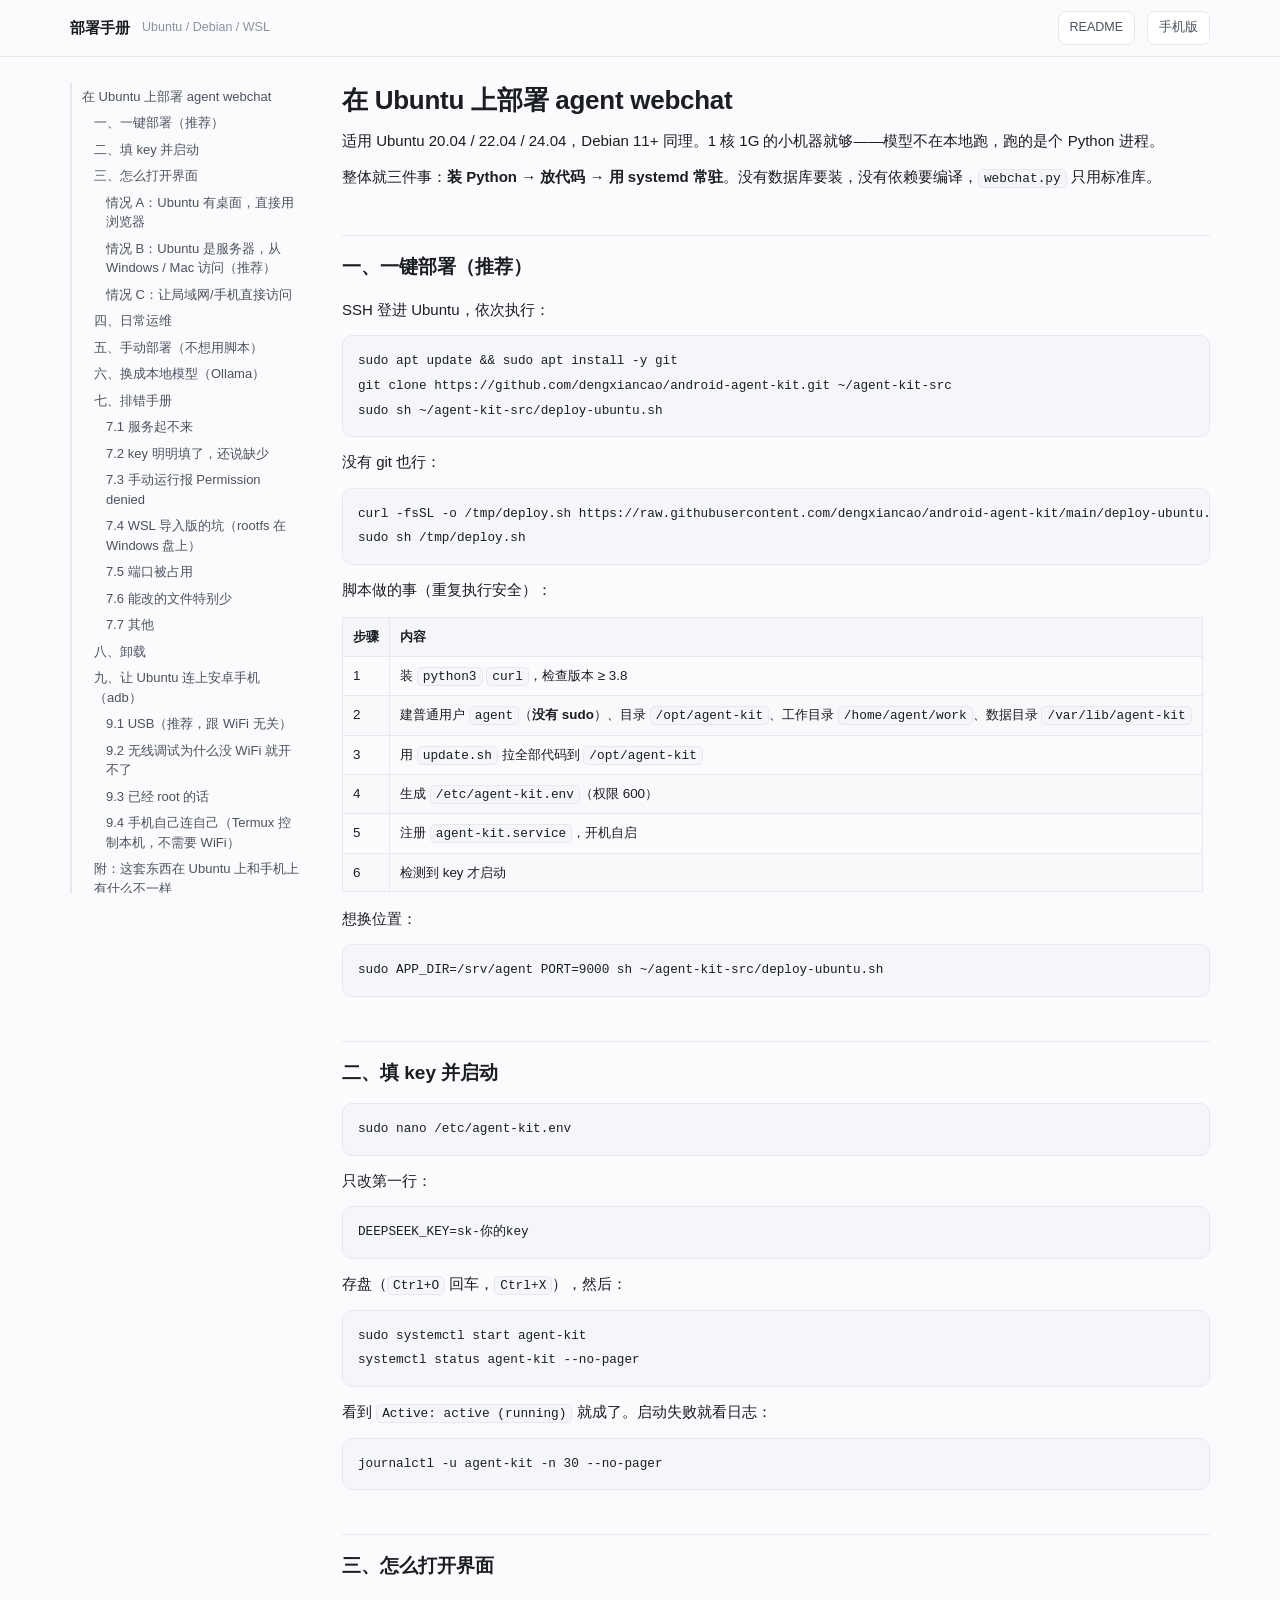
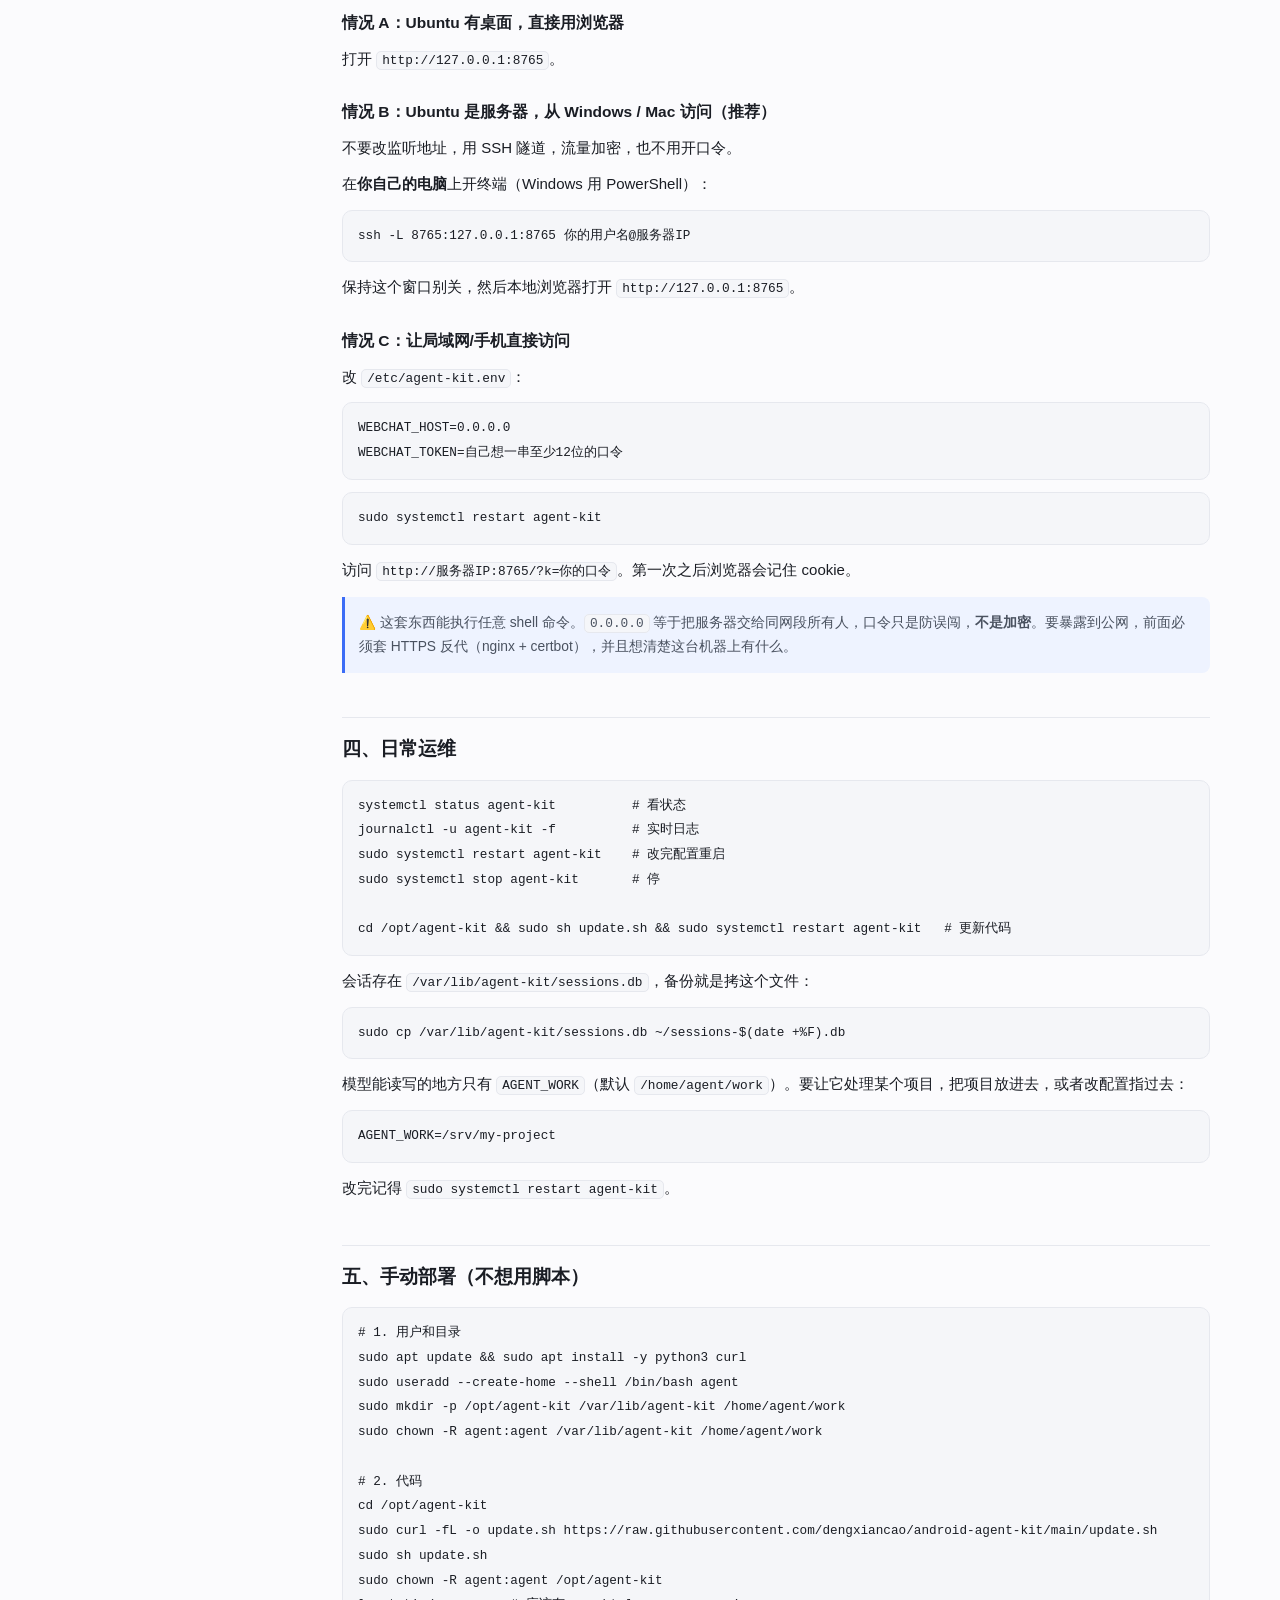
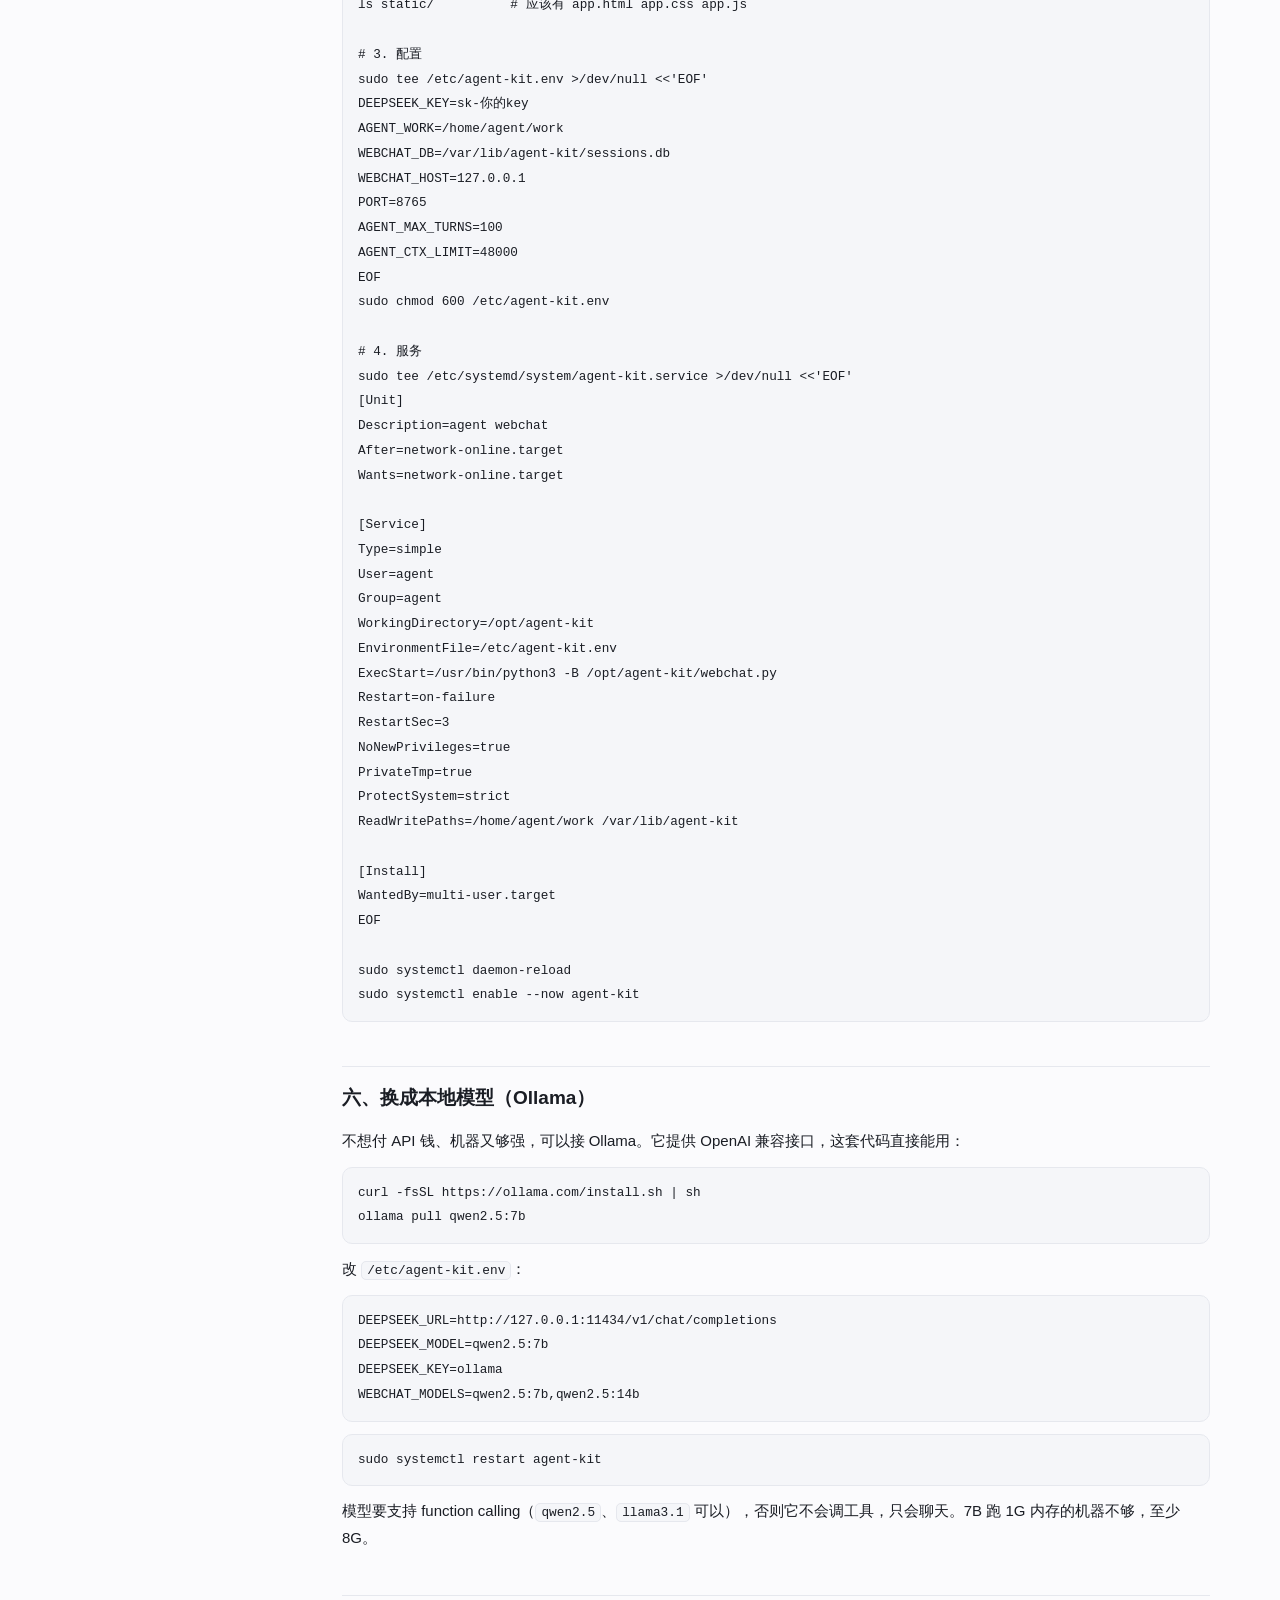
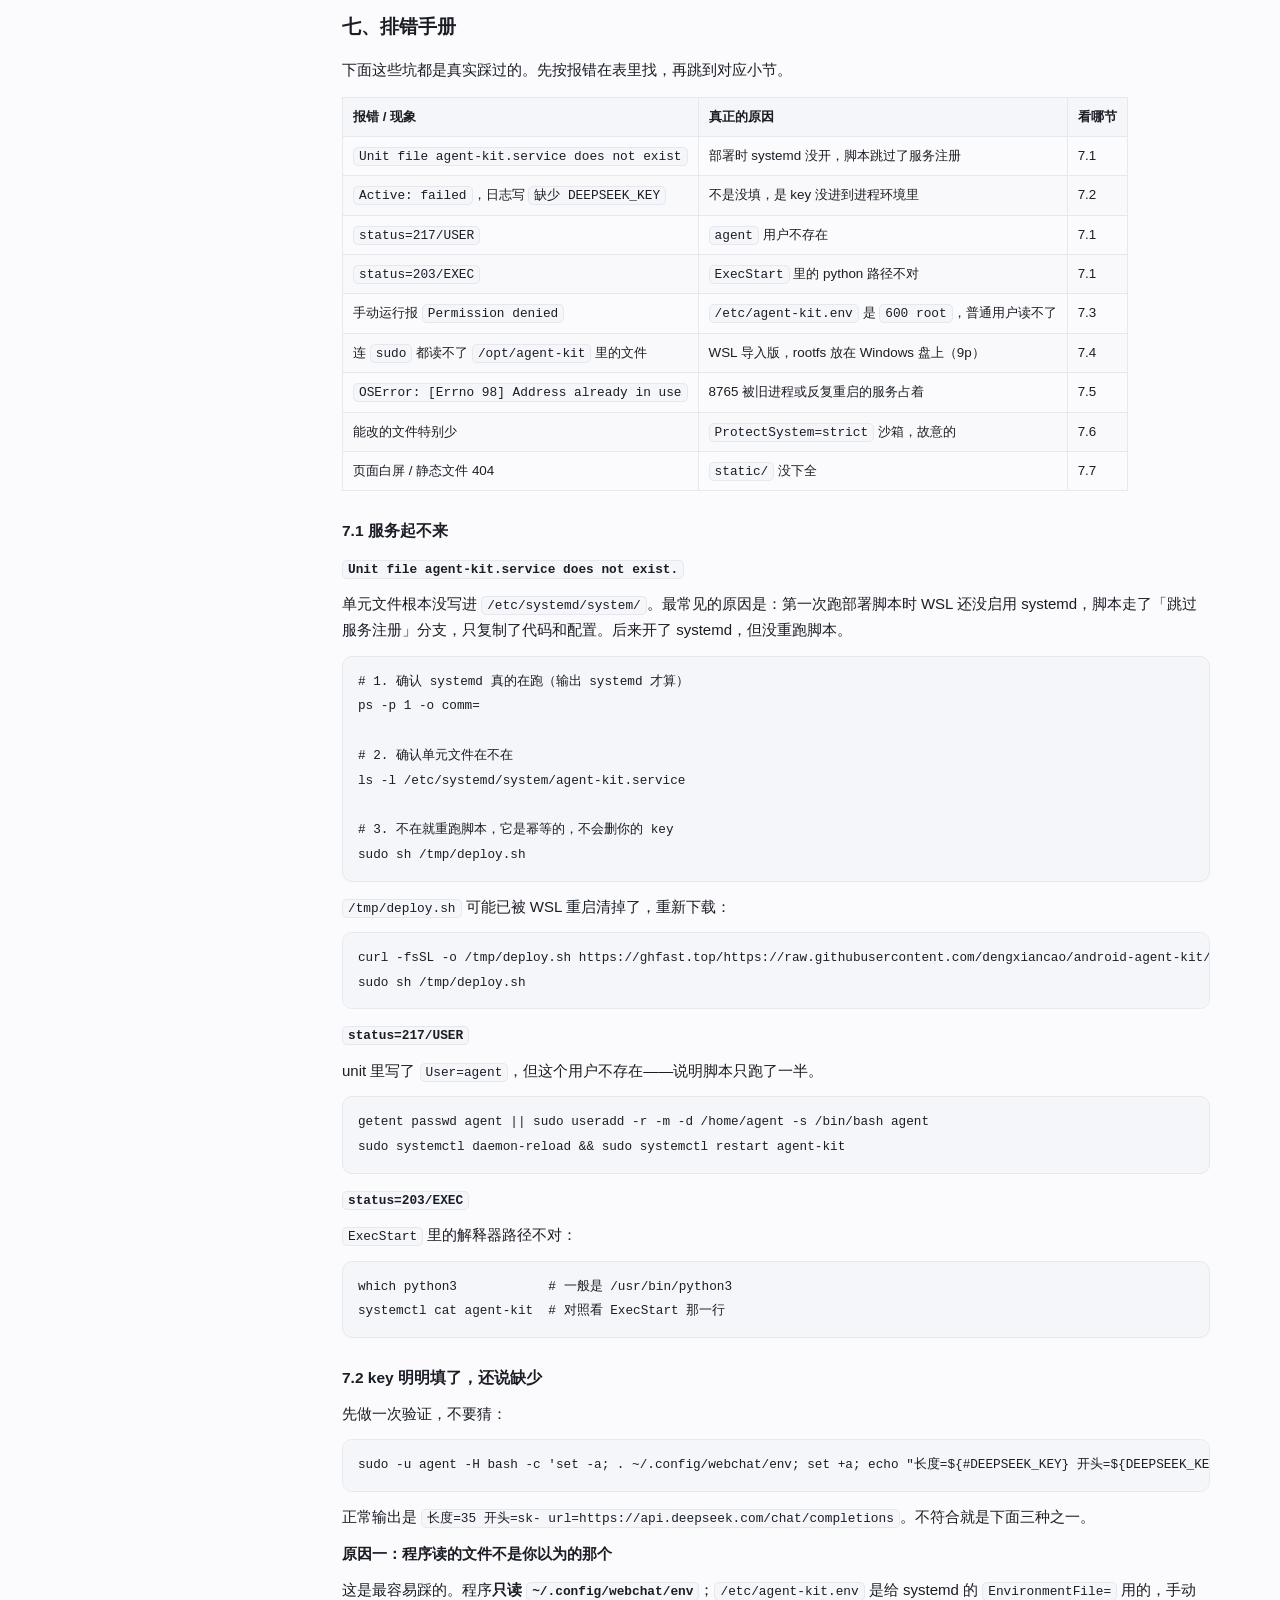
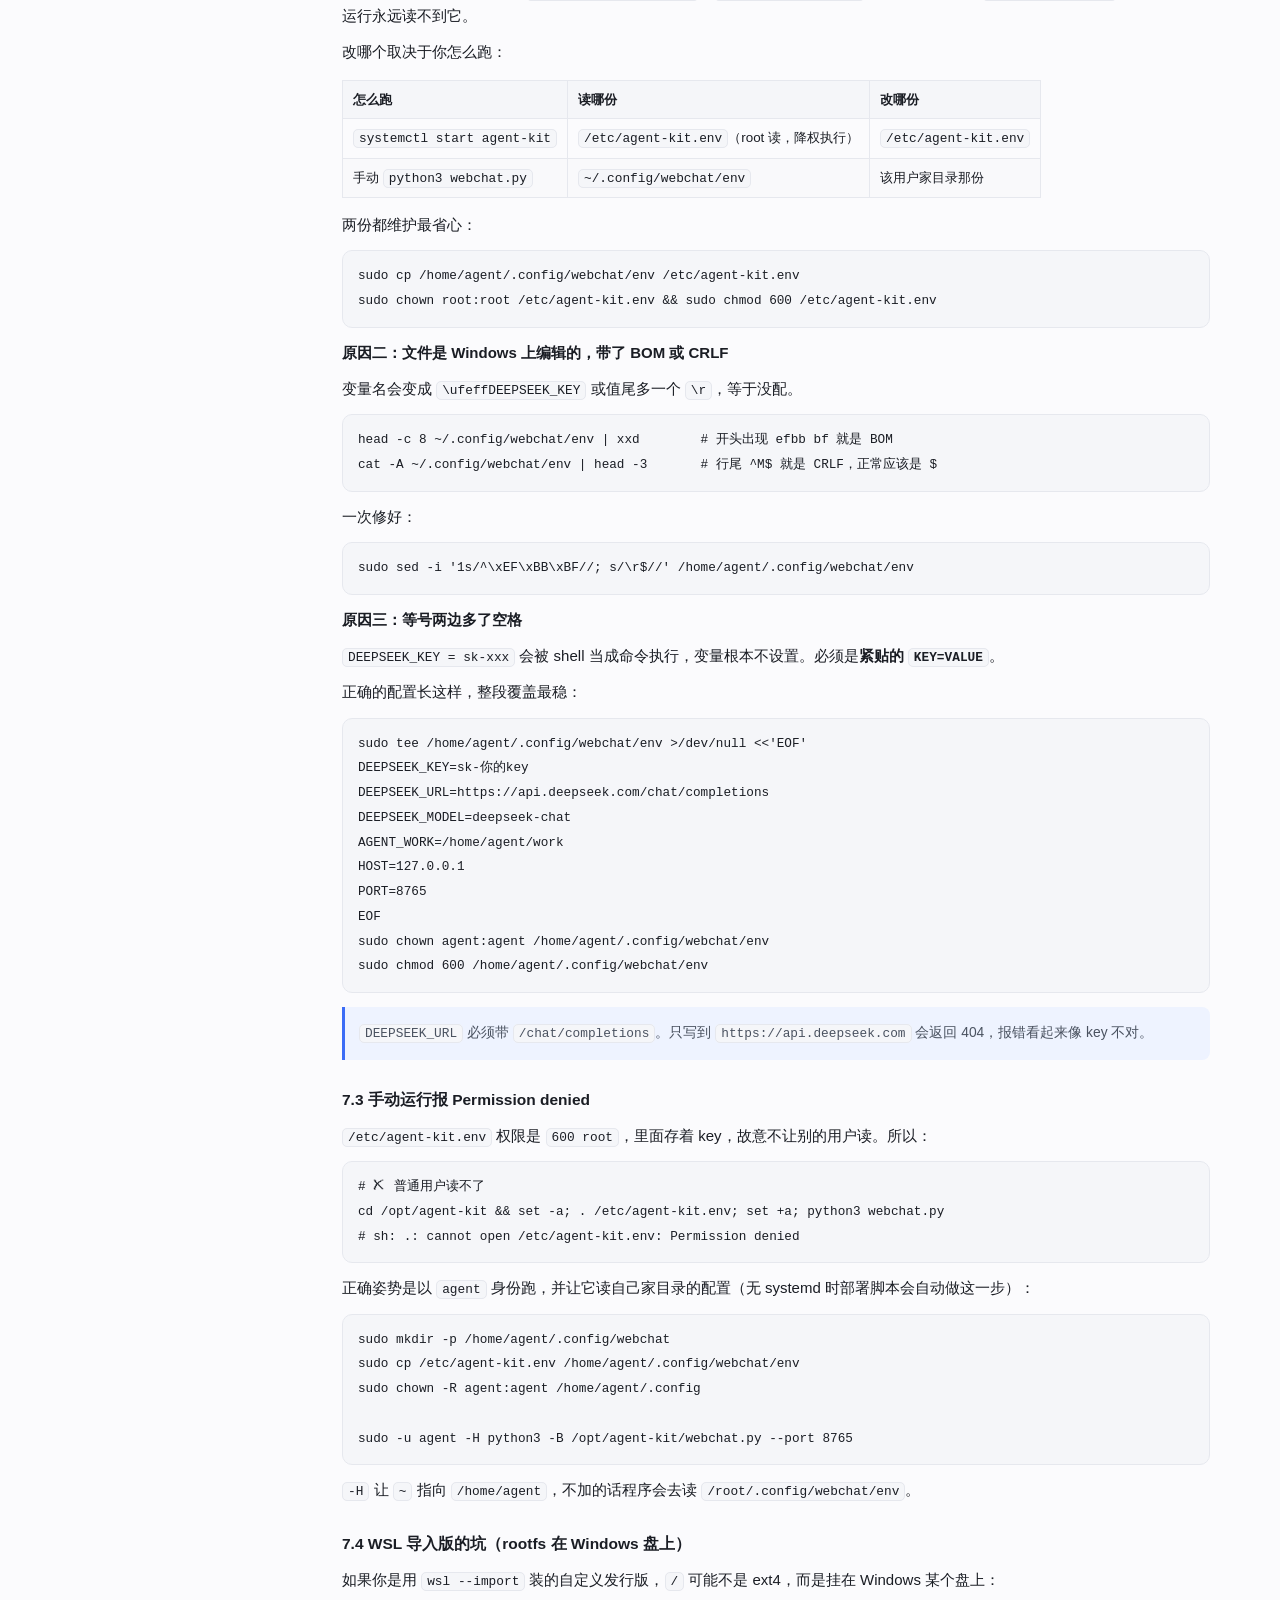
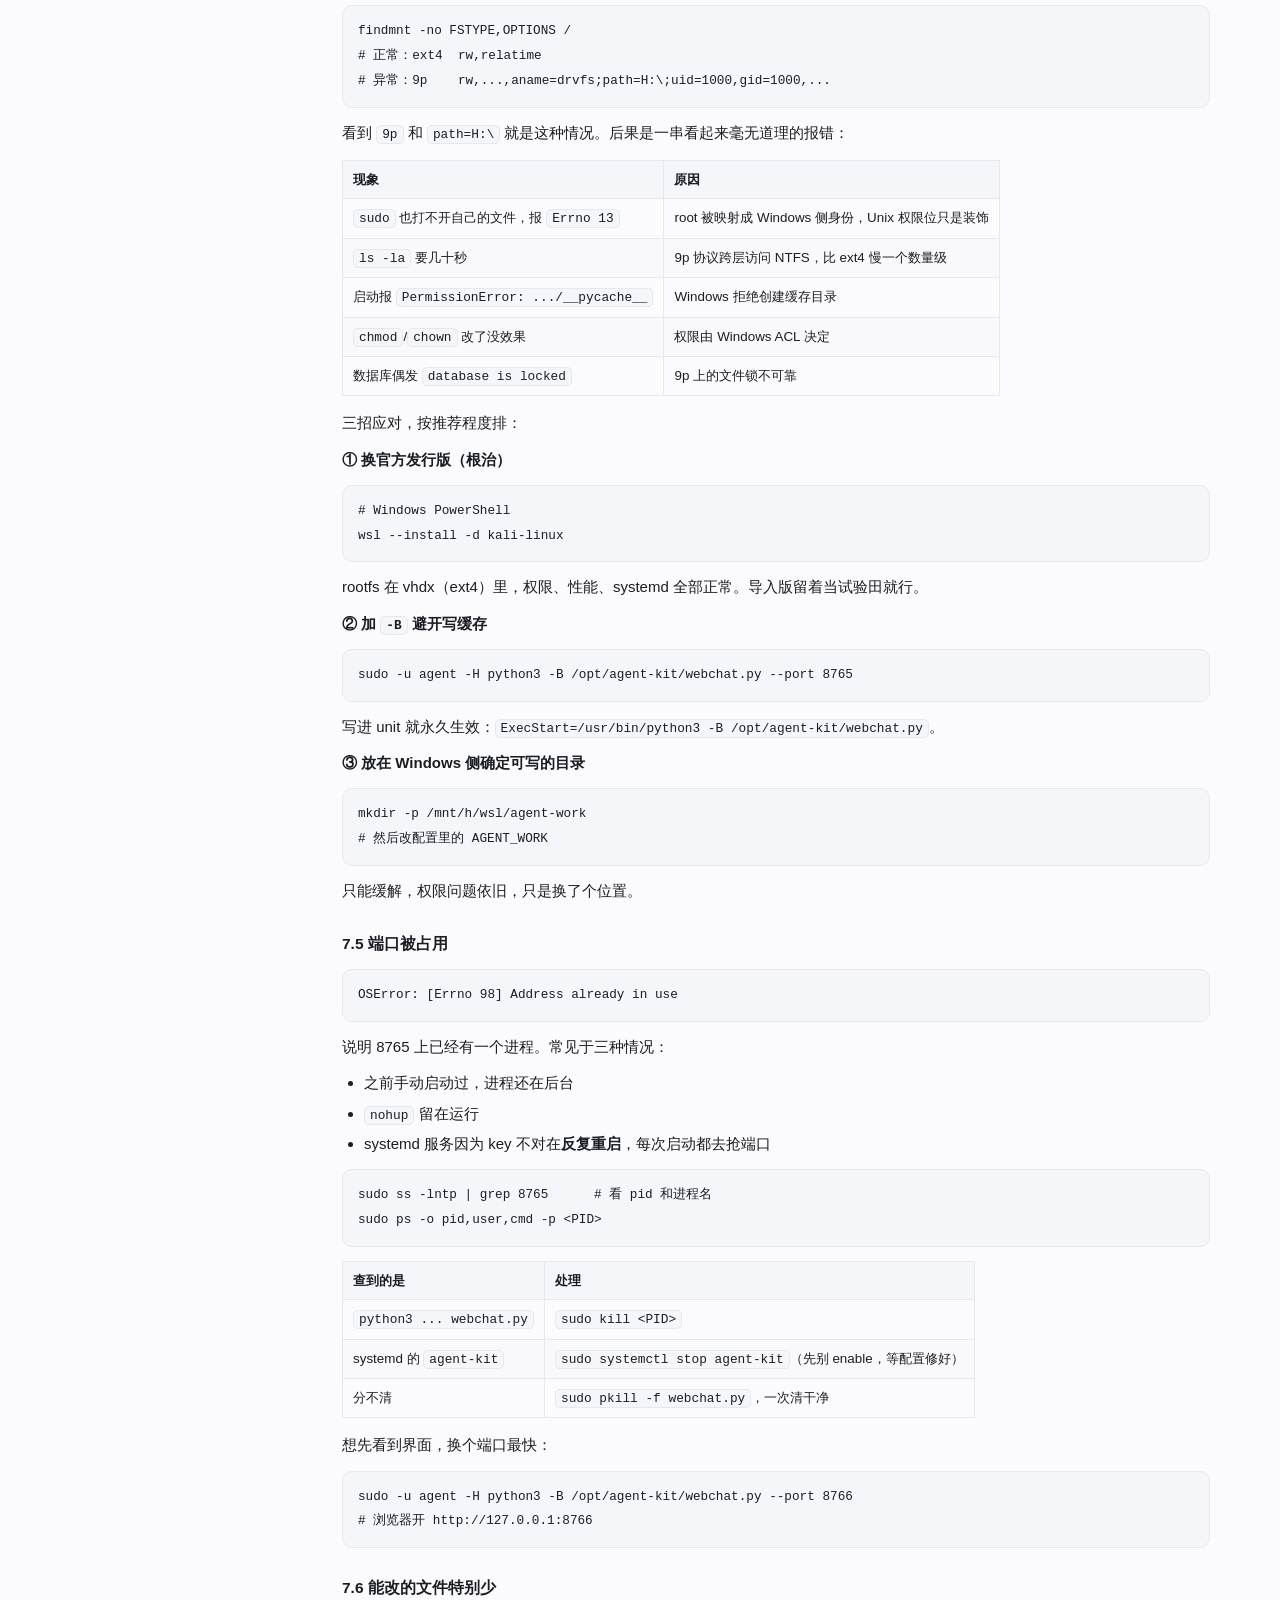
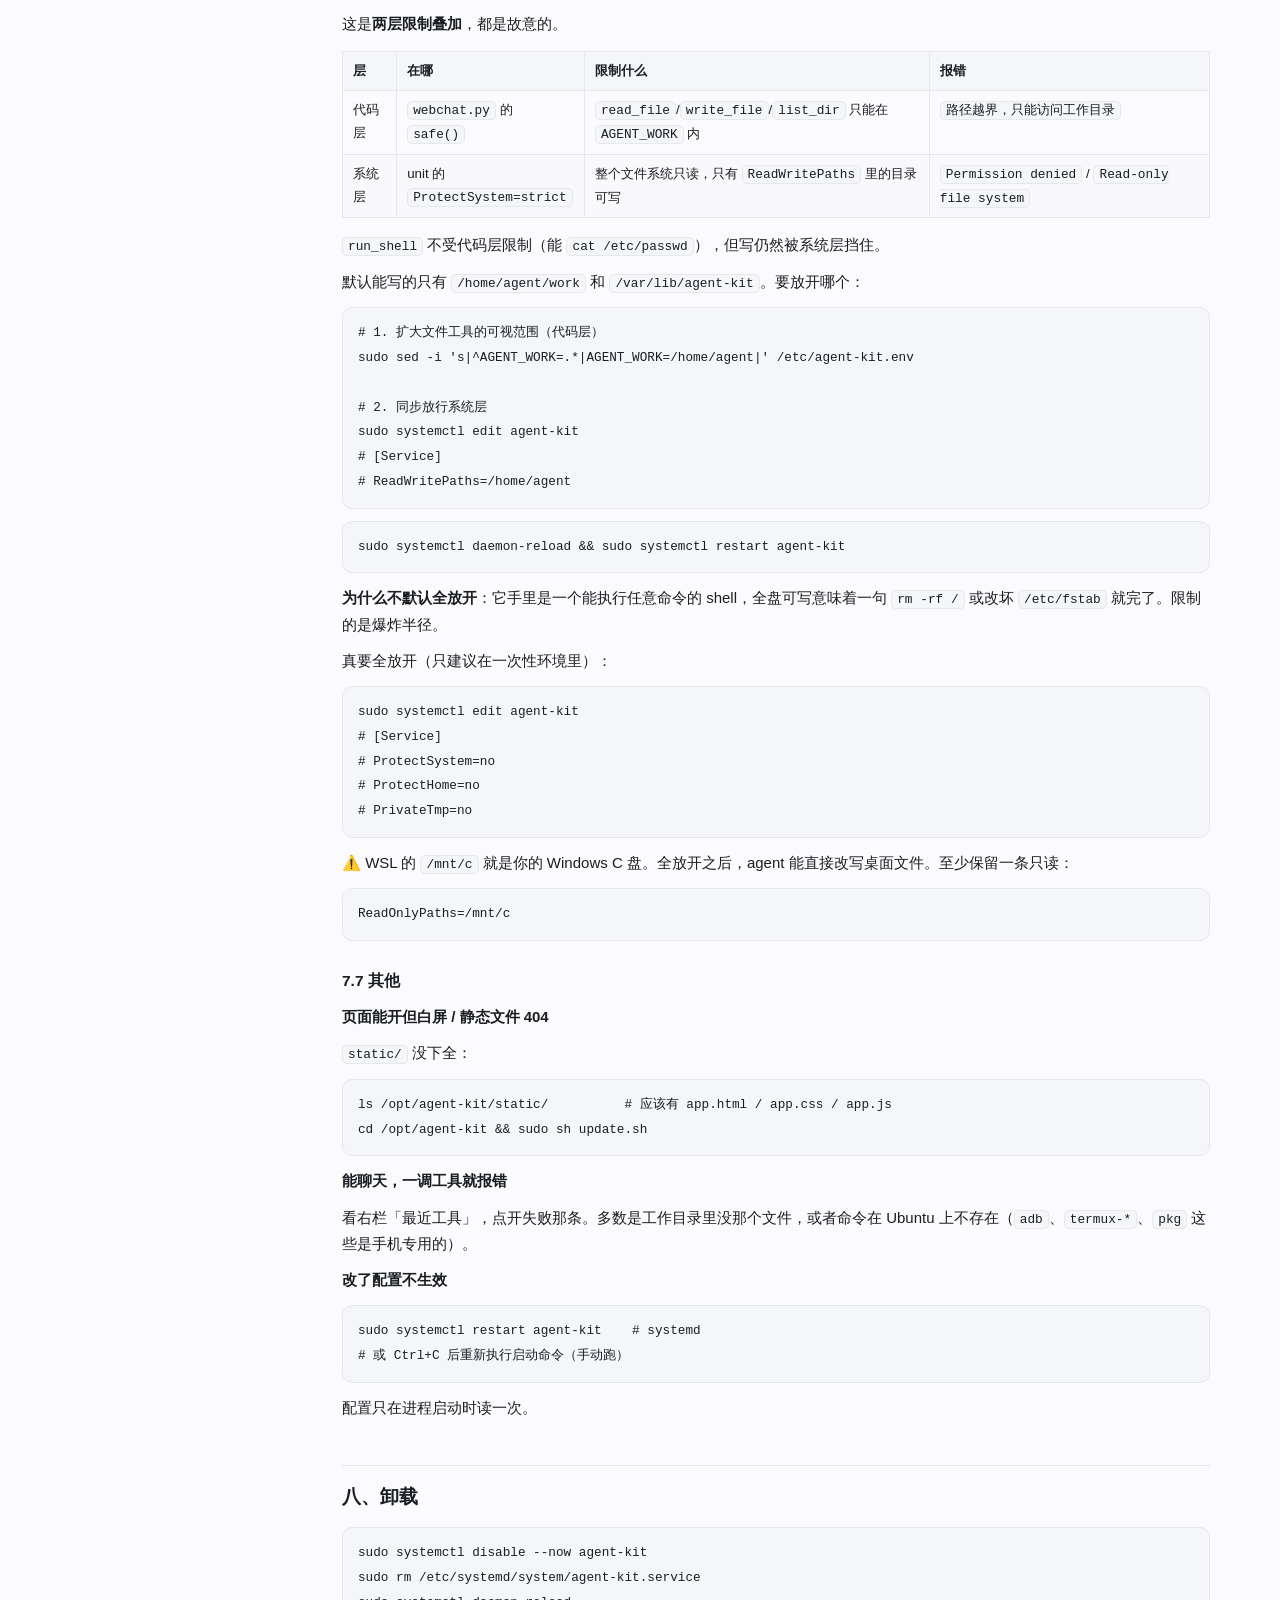
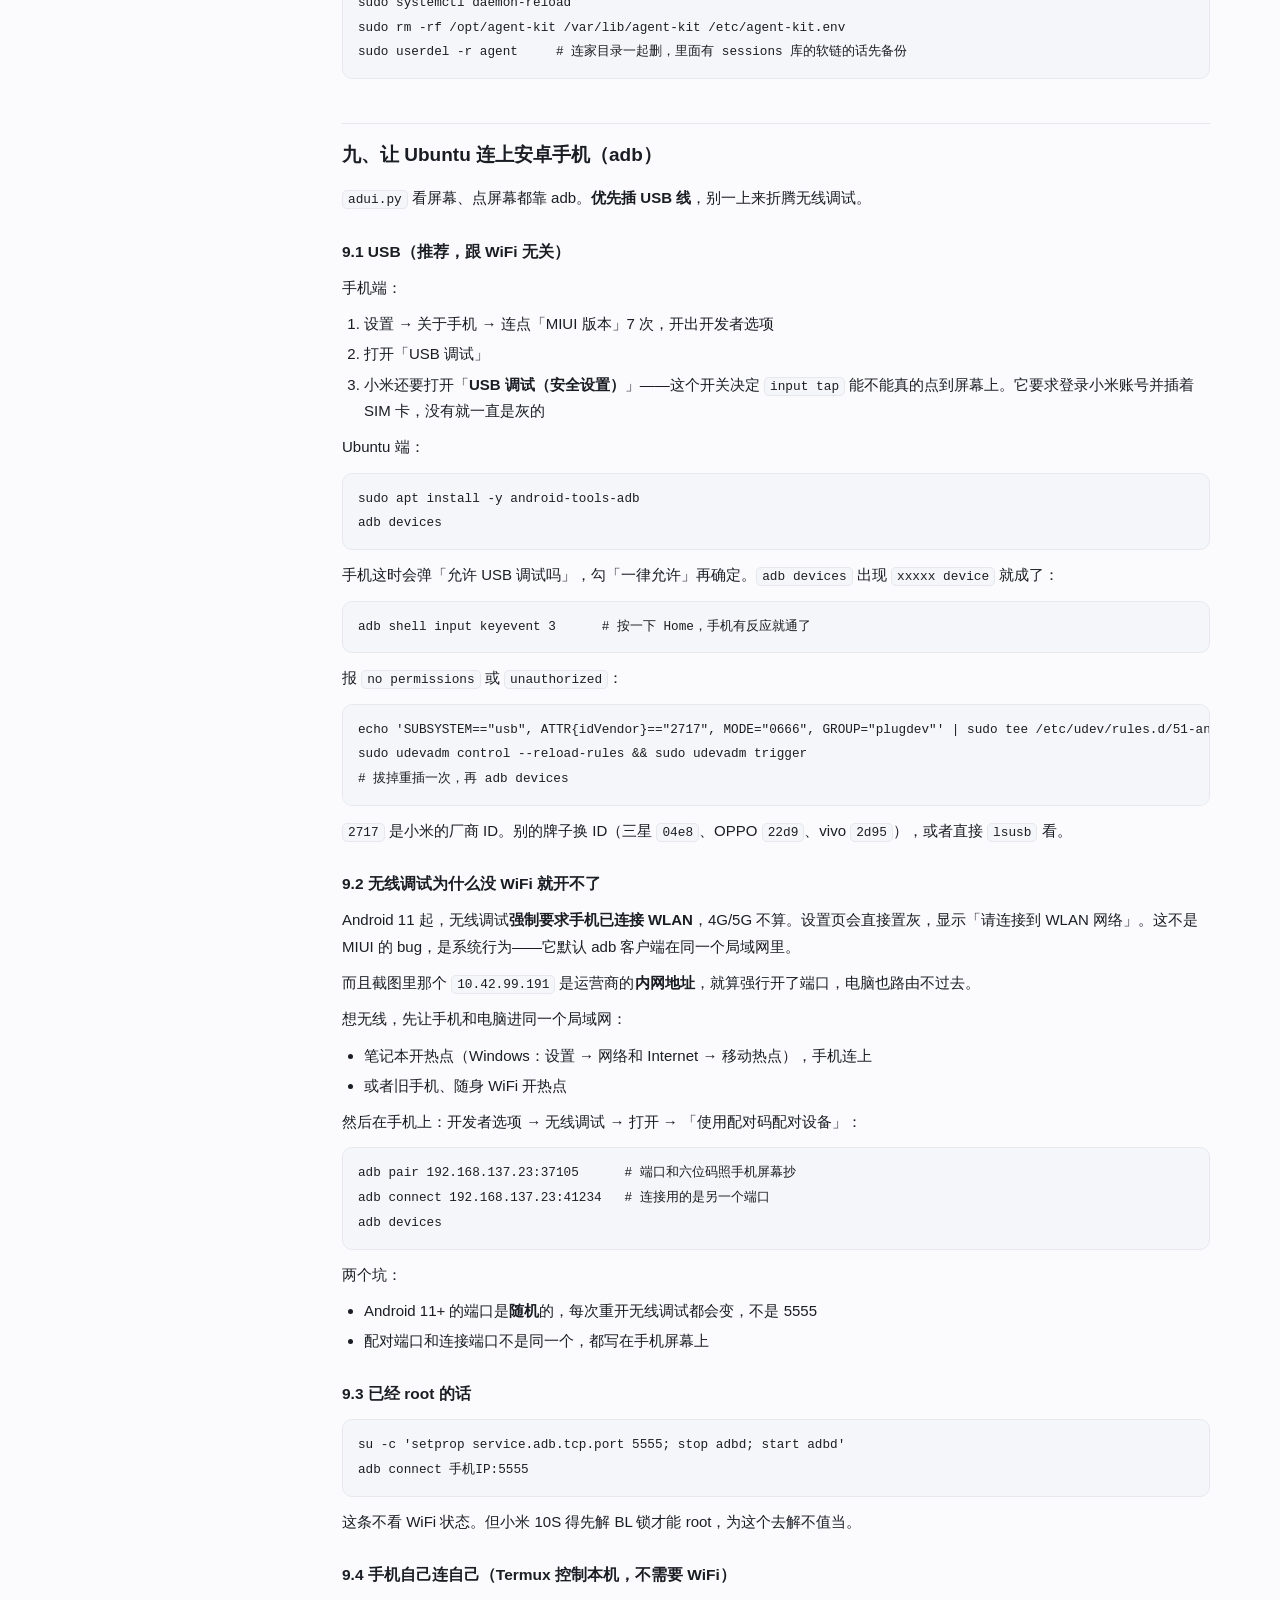
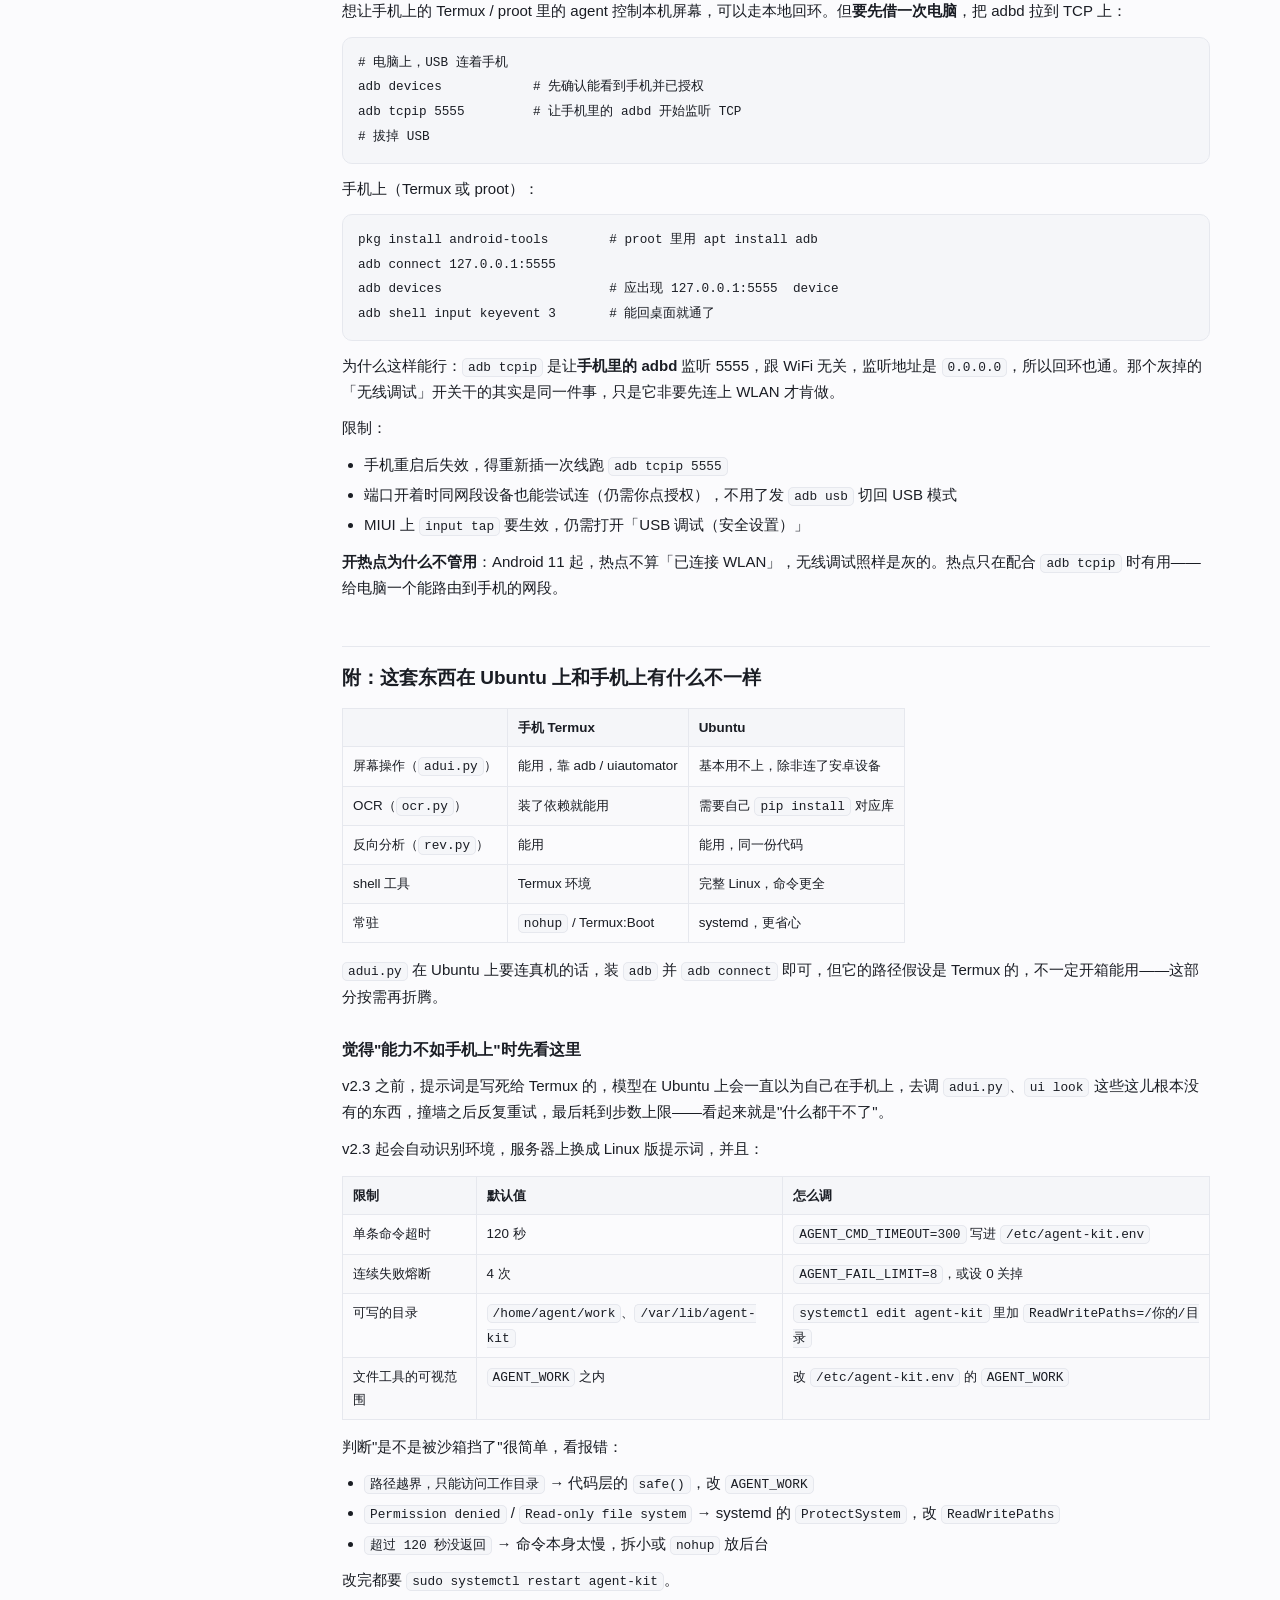
==== DEPLOY-UBUNTU.html @ cbb70004 "docs: 部署手册新增排错手册 7.1-7.7 + 速查表；deploy 脚本修正 key 同步；update.sh 纳入文档" ====
<!DOCTYPE html>
<html lang="zh-CN">
<head>
<meta charset="utf-8">
<meta name="viewport" content="width=device-width,initial-scale=1">
<title>在 Ubuntu / Debian 上部署 agent webchat</title>
<style>
:root{
  --bg:#fbfbfd; --card:#fff; --fg:#1a1d24; --fg2:#4a5260; --muted:#8b93a3;
  --line:#e6e8ee; --code:#f5f6f9; --brand:#3b6cf6; --brand-soft:#eef3ff;
  --ok:#12a06a; --warn:#b7791f;
}
@media (prefers-color-scheme:dark){
  :root{--bg:#0e1015; --card:#151821; --fg:#e8ebf2; --fg2:#b3bac9; --muted:#7c8698;
        --line:#252a36; --code:#11141c; --brand:#6f95ff; --brand-soft:#1a2340;}
}
*{box-sizing:border-box}
html{-webkit-text-size-adjust:100%}
body{margin:0;background:var(--bg);color:var(--fg);
  font:15px/1.75 -apple-system,"Segoe UI","Noto Sans SC","PingFang SC","Microsoft YaHei",sans-serif}
a{color:var(--brand);text-decoration:none}
a:hover{text-decoration:underline}

header{position:sticky;top:0;z-index:10;background:color-mix(in srgb,var(--bg) 88%,transparent);
  backdrop-filter:blur(10px);border-bottom:1px solid var(--line)}
.hd{max-width:1180px;margin:0 auto;padding:11px 20px;display:flex;align-items:center;gap:12px}
.hd b{font-size:15px;font-weight:650}
.hd .sub{font-size:12.5px;color:var(--muted)}
.hd .sp{flex:1}
.hd a.btn{font-size:12.5px;padding:5px 11px;border:1px solid var(--line);border-radius:8px;
  color:var(--fg2);background:var(--card)}

.wrap{max-width:1180px;margin:0 auto;padding:26px 20px 90px;display:grid;
  grid-template-columns:238px minmax(0,1fr);gap:34px;align-items:start}
nav.toc{position:sticky;top:66px;max-height:calc(100vh - 90px);overflow:auto;
  font-size:13px;border-left:2px solid var(--line);padding-left:2px}
.tocbtn{display:none}
nav.toc .toc{margin:0}
nav.toc ul{list-style:none;margin:0;padding-left:12px}
nav.toc > .toc > ul{padding-left:0}
nav.toc li{margin:1px 0}
nav.toc a{display:block;padding:3px 8px;border-radius:6px;color:var(--fg2);line-height:1.5}
nav.toc a:hover{background:var(--brand-soft);text-decoration:none;color:var(--brand)}

main{min-width:0}
h1{font-size:26px;line-height:1.35;margin:0 0 6px;font-weight:700;letter-spacing:-.01em}
h2{font-size:19px;margin:44px 0 14px;padding-top:14px;border-top:1px solid var(--line);font-weight:650}
h3{font-size:15.5px;margin:26px 0 10px;font-weight:650}
h4{font-size:14px;margin:20px 0 8px;color:var(--fg2)}
p{margin:10px 0}
ul,ol{padding-left:22px;margin:10px 0}
li{margin:4px 0}
hr{display:none}
blockquote{margin:14px 0;padding:10px 14px;border-left:3px solid var(--brand);
  background:var(--brand-soft);border-radius:0 8px 8px 0;color:var(--fg2);font-size:13.8px}
blockquote p{margin:4px 0}

code{font-family:ui-monospace,SFMono-Regular,Menlo,Consolas,"Liberation Mono",monospace;
  font-size:12.8px;background:var(--code);border:1px solid var(--line);
  border-radius:5px;padding:1px 5px;word-break:break-word}
.code{position:relative;margin:12px 0}
.code pre{margin:0;padding:13px 15px;background:var(--code);border:1px solid var(--line);
  border-radius:10px;overflow-x:auto;line-height:1.65}
.code pre code{background:none;border:none;padding:0;font-size:12.7px;white-space:pre}
.cp{position:absolute;top:7px;right:7px;font-size:11.5px;padding:3px 8px;border-radius:6px;
  border:1px solid var(--line);background:var(--card);color:var(--muted);cursor:pointer;
  opacity:0;transition:opacity .12s}
.code:hover .cp{opacity:1}
.cp:hover{color:var(--brand);border-color:var(--brand)}

table{width:100%;border-collapse:collapse;margin:14px 0;font-size:13.4px;display:block;overflow-x:auto}
th,td{border:1px solid var(--line);padding:7px 10px;text-align:left;vertical-align:top}
th{background:var(--code);font-weight:600;white-space:nowrap}
tr:nth-child(even) td{background:color-mix(in srgb,var(--code) 45%,transparent)}

@media (max-width:900px){
  .wrap{grid-template-columns:1fr;gap:0;padding:14px 14px 70px}
  .hd{padding:9px 14px;gap:8px}
  .hd b{font-size:14px;white-space:nowrap}
  .hd .sub{display:none}
  .hd a.btn{font-size:11.5px;padding:4px 9px;white-space:nowrap}

  .tocbtn{display:block;width:100%;margin:0;padding:9px 12px;text-align:left;
    border:1px solid var(--line);background:var(--card);border-radius:10px;
    font-size:13.5px;color:var(--fg2);cursor:pointer;font-family:inherit}
  nav.toc{position:static;max-height:none;border-left:none;padding:0;margin:0 0 4px}
  nav.toc > .toc{display:none}
  nav.toc.open > .toc{display:block;max-height:58vh;overflow:auto;margin-top:8px;
    padding:6px;border:1px solid var(--line);border-radius:10px;background:var(--card)}
  nav.toc > .toc > ul{display:block;padding-left:0}
  nav.toc ul{padding-left:14px}
  nav.toc a{padding:5px 8px;border:none;font-size:13px}
  h1{font-size:22px}
  h2{font-size:17.5px;margin-top:34px}
  .code pre code{font-size:11.8px}
  table{font-size:12.8px}
}
</style>
</head>
<body>
<header><div class="hd">
  <b>部署手册</b><span class="sub">Ubuntu / Debian / WSL</span>
  <span class="sp"></span>
  <a class="btn" href="README.md">README</a>
  <a class="btn" href="START.html">手机版</a>
</div></header>
<div class="wrap">
  <nav class="toc"><button class="tocbtn" id="tocbtn">目录 ▾</button><div class="toc">
<ul>
<li><a href="#ubuntu-agent-webchat">在 Ubuntu 上部署 agent webchat</a><ul>
<li><a href="#_1">一、一键部署（推荐）</a></li>
<li><a href="#key">二、填 key 并启动</a></li>
<li><a href="#_2">三、怎么打开界面</a><ul>
<li><a href="#aubuntu">情况 A：Ubuntu 有桌面，直接用浏览器</a></li>
<li><a href="#bubuntu-windows-mac">情况 B：Ubuntu 是服务器，从 Windows / Mac 访问（推荐）</a></li>
<li><a href="#c">情况 C：让局域网/手机直接访问</a></li>
</ul>
</li>
<li><a href="#_3">四、日常运维</a></li>
<li><a href="#_4">五、手动部署（不想用脚本）</a></li>
<li><a href="#ollama">六、换成本地模型（Ollama）</a></li>
<li><a href="#_5">七、排错手册</a><ul>
<li><a href="#71">7.1 服务起不来</a></li>
<li><a href="#72-key">7.2 key 明明填了，还说缺少</a></li>
<li><a href="#73-permission-denied">7.3 手动运行报 Permission denied</a></li>
<li><a href="#74-wsl-rootfs-windows">7.4 WSL 导入版的坑（rootfs 在 Windows 盘上）</a></li>
<li><a href="#75">7.5 端口被占用</a></li>
<li><a href="#76">7.6 能改的文件特别少</a></li>
<li><a href="#77">7.7 其他</a></li>
</ul>
</li>
<li><a href="#_6">八、卸载</a></li>
<li><a href="#ubuntu-adb">九、让 Ubuntu 连上安卓手机（adb）</a><ul>
<li><a href="#91-usb-wifi">9.1 USB（推荐，跟 WiFi 无关）</a></li>
<li><a href="#92-wifi">9.2 无线调试为什么没 WiFi 就开不了</a></li>
<li><a href="#93-root">9.3 已经 root 的话</a></li>
<li><a href="#94-termux-wifi">9.4 手机自己连自己（Termux 控制本机，不需要 WiFi）</a></li>
</ul>
</li>
<li><a href="#ubuntu">附：这套东西在 Ubuntu 上和手机上有什么不一样</a><ul>
<li><a href="#_7">觉得"能力不如手机上"时先看这里</a></li>
</ul>
</li>
</ul>
</li>
</ul>
</div>
</nav>
  <main><h1 id="ubuntu-agent-webchat">在 Ubuntu 上部署 agent webchat</h1>
<p>适用 Ubuntu 20.04 / 22.04 / 24.04，Debian 11+ 同理。1 核 1G 的小机器就够——模型不在本地跑，跑的是个 Python 进程。</p>
<p>整体就三件事：<strong>装 Python → 放代码 → 用 systemd 常驻</strong>。没有数据库要装，没有依赖要编译，<code>webchat.py</code> 只用标准库。</p>
<hr />
<h2 id="_1">一、一键部署（推荐）</h2>
<p>SSH 登进 Ubuntu，依次执行：</p>
<div class="code"><pre><code class="language-bash">sudo apt update &amp;&amp; sudo apt install -y git
git clone https://github.com/dengxiancao/android-agent-kit.git ~/agent-kit-src
sudo sh ~/agent-kit-src/deploy-ubuntu.sh
</code></pre></div>
<p>没有 git 也行：</p>
<div class="code"><pre><code class="language-bash">curl -fsSL -o /tmp/deploy.sh https://raw.githubusercontent.com/dengxiancao/android-agent-kit/main/deploy-ubuntu.sh
sudo sh /tmp/deploy.sh
</code></pre></div>
<p>脚本做的事（重复执行安全）：</p>
<table>
<thead>
<tr>
<th>步骤</th>
<th>内容</th>
</tr>
</thead>
<tbody>
<tr>
<td>1</td>
<td>装 <code>python3</code> <code>curl</code>，检查版本 ≥ 3.8</td>
</tr>
<tr>
<td>2</td>
<td>建普通用户 <code>agent</code>（<strong>没有 sudo</strong>）、目录 <code>/opt/agent-kit</code>、工作目录 <code>/home/agent/work</code>、数据目录 <code>/var/lib/agent-kit</code></td>
</tr>
<tr>
<td>3</td>
<td>用 <code>update.sh</code> 拉全部代码到 <code>/opt/agent-kit</code></td>
</tr>
<tr>
<td>4</td>
<td>生成 <code>/etc/agent-kit.env</code>（权限 600）</td>
</tr>
<tr>
<td>5</td>
<td>注册 <code>agent-kit.service</code>，开机自启</td>
</tr>
<tr>
<td>6</td>
<td>检测到 key 才启动</td>
</tr>
</tbody>
</table>
<p>想换位置：</p>
<div class="code"><pre><code class="language-bash">sudo APP_DIR=/srv/agent PORT=9000 sh ~/agent-kit-src/deploy-ubuntu.sh
</code></pre></div>
<hr />
<h2 id="key">二、填 key 并启动</h2>
<div class="code"><pre><code class="language-bash">sudo nano /etc/agent-kit.env
</code></pre></div>
<p>只改第一行：</p>
<div class="code"><pre><code class="language-ini">DEEPSEEK_KEY=sk-你的key
</code></pre></div>
<p>存盘（<code>Ctrl+O</code> 回车，<code>Ctrl+X</code>），然后：</p>
<div class="code"><pre><code class="language-bash">sudo systemctl start agent-kit
systemctl status agent-kit --no-pager
</code></pre></div>
<p>看到 <code>Active: active (running)</code> 就成了。启动失败就看日志：</p>
<div class="code"><pre><code class="language-bash">journalctl -u agent-kit -n 30 --no-pager
</code></pre></div>
<hr />
<h2 id="_2">三、怎么打开界面</h2>
<h3 id="aubuntu">情况 A：Ubuntu 有桌面，直接用浏览器</h3>
<p>打开 <code>http://127.0.0.1:8765</code>。</p>
<h3 id="bubuntu-windows-mac">情况 B：Ubuntu 是服务器，从 Windows / Mac 访问（推荐）</h3>
<p>不要改监听地址，用 SSH 隧道，流量加密，也不用开口令。</p>
<p>在<strong>你自己的电脑</strong>上开终端（Windows 用 PowerShell）：</p>
<div class="code"><pre><code class="language-bash">ssh -L 8765:127.0.0.1:8765 你的用户名@服务器IP
</code></pre></div>
<p>保持这个窗口别关，然后本地浏览器打开 <code>http://127.0.0.1:8765</code>。</p>
<h3 id="c">情况 C：让局域网/手机直接访问</h3>
<p>改 <code>/etc/agent-kit.env</code>：</p>
<div class="code"><pre><code class="language-ini">WEBCHAT_HOST=0.0.0.0
WEBCHAT_TOKEN=自己想一串至少12位的口令
</code></pre></div>
<div class="code"><pre><code class="language-bash">sudo systemctl restart agent-kit
</code></pre></div>
<p>访问 <code>http://服务器IP:8765/?k=你的口令</code>。第一次之后浏览器会记住 cookie。</p>
<blockquote>
<p>⚠️ 这套东西能执行任意 shell 命令。<code>0.0.0.0</code> 等于把服务器交给同网段所有人，口令只是防误闯，<strong>不是加密</strong>。要暴露到公网，前面必须套 HTTPS 反代（nginx + certbot），并且想清楚这台机器上有什么。</p>
</blockquote>
<hr />
<h2 id="_3">四、日常运维</h2>
<div class="code"><pre><code class="language-bash">systemctl status agent-kit          # 看状态
journalctl -u agent-kit -f          # 实时日志
sudo systemctl restart agent-kit    # 改完配置重启
sudo systemctl stop agent-kit       # 停

cd /opt/agent-kit &amp;&amp; sudo sh update.sh &amp;&amp; sudo systemctl restart agent-kit   # 更新代码
</code></pre></div>
<p>会话存在 <code>/var/lib/agent-kit/sessions.db</code>，备份就是拷这个文件：</p>
<div class="code"><pre><code class="language-bash">sudo cp /var/lib/agent-kit/sessions.db ~/sessions-$(date +%F).db
</code></pre></div>
<p>模型能读写的地方只有 <code>AGENT_WORK</code>（默认 <code>/home/agent/work</code>）。要让它处理某个项目，把项目放进去，或者改配置指过去：</p>
<div class="code"><pre><code class="language-ini">AGENT_WORK=/srv/my-project
</code></pre></div>
<p>改完记得 <code>sudo systemctl restart agent-kit</code>。</p>
<hr />
<h2 id="_4">五、手动部署（不想用脚本）</h2>
<div class="code"><pre><code class="language-bash"># 1. 用户和目录
sudo apt update &amp;&amp; sudo apt install -y python3 curl
sudo useradd --create-home --shell /bin/bash agent
sudo mkdir -p /opt/agent-kit /var/lib/agent-kit /home/agent/work
sudo chown -R agent:agent /var/lib/agent-kit /home/agent/work

# 2. 代码
cd /opt/agent-kit
sudo curl -fL -o update.sh https://raw.githubusercontent.com/dengxiancao/android-agent-kit/main/update.sh
sudo sh update.sh
sudo chown -R agent:agent /opt/agent-kit
ls static/          # 应该有 app.html app.css app.js

# 3. 配置
sudo tee /etc/agent-kit.env &gt;/dev/null &lt;&lt;'EOF'
DEEPSEEK_KEY=sk-你的key
AGENT_WORK=/home/agent/work
WEBCHAT_DB=/var/lib/agent-kit/sessions.db
WEBCHAT_HOST=127.0.0.1
PORT=8765
AGENT_MAX_TURNS=100
AGENT_CTX_LIMIT=48000
EOF
sudo chmod 600 /etc/agent-kit.env

# 4. 服务
sudo tee /etc/systemd/system/agent-kit.service &gt;/dev/null &lt;&lt;'EOF'
[Unit]
Description=agent webchat
After=network-online.target
Wants=network-online.target

[Service]
Type=simple
User=agent
Group=agent
WorkingDirectory=/opt/agent-kit
EnvironmentFile=/etc/agent-kit.env
ExecStart=/usr/bin/python3 -B /opt/agent-kit/webchat.py
Restart=on-failure
RestartSec=3
NoNewPrivileges=true
PrivateTmp=true
ProtectSystem=strict
ReadWritePaths=/home/agent/work /var/lib/agent-kit

[Install]
WantedBy=multi-user.target
EOF

sudo systemctl daemon-reload
sudo systemctl enable --now agent-kit
</code></pre></div>
<hr />
<h2 id="ollama">六、换成本地模型（Ollama）</h2>
<p>不想付 API 钱、机器又够强，可以接 Ollama。它提供 OpenAI 兼容接口，这套代码直接能用：</p>
<div class="code"><pre><code class="language-bash">curl -fsSL https://ollama.com/install.sh | sh
ollama pull qwen2.5:7b
</code></pre></div>
<p>改 <code>/etc/agent-kit.env</code>：</p>
<div class="code"><pre><code class="language-ini">DEEPSEEK_URL=http://127.0.0.1:11434/v1/chat/completions
DEEPSEEK_MODEL=qwen2.5:7b
DEEPSEEK_KEY=ollama
WEBCHAT_MODELS=qwen2.5:7b,qwen2.5:14b
</code></pre></div>
<div class="code"><pre><code class="language-bash">sudo systemctl restart agent-kit
</code></pre></div>
<p>模型要支持 function calling（<code>qwen2.5</code>、<code>llama3.1</code> 可以），否则它不会调工具，只会聊天。7B 跑 1G 内存的机器不够，至少 8G。</p>
<hr />
<h2 id="_5">七、排错手册</h2>
<p>下面这些坑都是真实踩过的。先按报错在表里找，再跳到对应小节。</p>
<table>
<thead>
<tr>
<th>报错 / 现象</th>
<th>真正的原因</th>
<th>看哪节</th>
</tr>
</thead>
<tbody>
<tr>
<td><code>Unit file agent-kit.service does not exist</code></td>
<td>部署时 systemd 没开，脚本跳过了服务注册</td>
<td>7.1</td>
</tr>
<tr>
<td><code>Active: failed</code>，日志写 <code>缺少 DEEPSEEK_KEY</code></td>
<td>不是没填，是 key 没进到进程环境里</td>
<td>7.2</td>
</tr>
<tr>
<td><code>status=217/USER</code></td>
<td><code>agent</code> 用户不存在</td>
<td>7.1</td>
</tr>
<tr>
<td><code>status=203/EXEC</code></td>
<td><code>ExecStart</code> 里的 python 路径不对</td>
<td>7.1</td>
</tr>
<tr>
<td>手动运行报 <code>Permission denied</code></td>
<td><code>/etc/agent-kit.env</code> 是 <code>600 root</code>，普通用户读不了</td>
<td>7.3</td>
</tr>
<tr>
<td>连 <code>sudo</code> 都读不了 <code>/opt/agent-kit</code> 里的文件</td>
<td>WSL 导入版，rootfs 放在 Windows 盘上（9p）</td>
<td>7.4</td>
</tr>
<tr>
<td><code>OSError: [Errno 98] Address already in use</code></td>
<td>8765 被旧进程或反复重启的服务占着</td>
<td>7.5</td>
</tr>
<tr>
<td>能改的文件特别少</td>
<td><code>ProtectSystem=strict</code> 沙箱，故意的</td>
<td>7.6</td>
</tr>
<tr>
<td>页面白屏 / 静态文件 404</td>
<td><code>static/</code> 没下全</td>
<td>7.7</td>
</tr>
</tbody>
</table>
<h3 id="71">7.1 服务起不来</h3>
<p><strong><code>Unit file agent-kit.service does not exist.</code></strong></p>
<p>单元文件根本没写进 <code>/etc/systemd/system/</code>。最常见的原因是：第一次跑部署脚本时 WSL 还没启用 systemd，脚本走了「跳过服务注册」分支，只复制了代码和配置。后来开了 systemd，但没重跑脚本。</p>
<div class="code"><pre><code class="language-bash"># 1. 确认 systemd 真的在跑（输出 systemd 才算）
ps -p 1 -o comm=

# 2. 确认单元文件在不在
ls -l /etc/systemd/system/agent-kit.service

# 3. 不在就重跑脚本，它是幂等的，不会删你的 key
sudo sh /tmp/deploy.sh
</code></pre></div>
<p><code>/tmp/deploy.sh</code> 可能已被 WSL 重启清掉了，重新下载：</p>
<div class="code"><pre><code class="language-bash">curl -fsSL -o /tmp/deploy.sh https://ghfast.top/https://raw.githubusercontent.com/dengxiancao/android-agent-kit/main/deploy-ubuntu.sh
sudo sh /tmp/deploy.sh
</code></pre></div>
<p><strong><code>status=217/USER</code></strong></p>
<p>unit 里写了 <code>User=agent</code>，但这个用户不存在——说明脚本只跑了一半。</p>
<div class="code"><pre><code class="language-bash">getent passwd agent || sudo useradd -r -m -d /home/agent -s /bin/bash agent
sudo systemctl daemon-reload &amp;&amp; sudo systemctl restart agent-kit
</code></pre></div>
<p><strong><code>status=203/EXEC</code></strong></p>
<p><code>ExecStart</code> 里的解释器路径不对：</p>
<div class="code"><pre><code class="language-bash">which python3            # 一般是 /usr/bin/python3
systemctl cat agent-kit  # 对照看 ExecStart 那一行
</code></pre></div>
<h3 id="72-key">7.2 key 明明填了，还说缺少</h3>
<p>先做一次验证，不要猜：</p>
<div class="code"><pre><code class="language-bash">sudo -u agent -H bash -c 'set -a; . ~/.config/webchat/env; set +a; echo &quot;长度=${#DEEPSEEK_KEY} 开头=${DEEPSEEK_KEY:0:6} url=$DEEPSEEK_URL&quot;'
</code></pre></div>
<p>正常输出是 <code>长度=35 开头=sk- url=https://api.deepseek.com/chat/completions</code>。不符合就是下面三种之一。</p>
<p><strong>原因一：程序读的文件不是你以为的那个</strong></p>
<p>这是最容易踩的。程序<strong>只读 <code>~/.config/webchat/env</code></strong>；<code>/etc/agent-kit.env</code> 是给 systemd 的 <code>EnvironmentFile=</code> 用的，手动运行永远读不到它。</p>
<p>改哪个取决于你怎么跑：</p>
<table>
<thead>
<tr>
<th>怎么跑</th>
<th>读哪份</th>
<th>改哪份</th>
</tr>
</thead>
<tbody>
<tr>
<td><code>systemctl start agent-kit</code></td>
<td><code>/etc/agent-kit.env</code>（root 读，降权执行）</td>
<td><code>/etc/agent-kit.env</code></td>
</tr>
<tr>
<td>手动 <code>python3 webchat.py</code></td>
<td><code>~/.config/webchat/env</code></td>
<td>该用户家目录那份</td>
</tr>
</tbody>
</table>
<p>两份都维护最省心：</p>
<div class="code"><pre><code class="language-bash">sudo cp /home/agent/.config/webchat/env /etc/agent-kit.env
sudo chown root:root /etc/agent-kit.env &amp;&amp; sudo chmod 600 /etc/agent-kit.env
</code></pre></div>
<p><strong>原因二：文件是 Windows 上编辑的，带了 BOM 或 CRLF</strong></p>
<p>变量名会变成 <code>\ufeffDEEPSEEK_KEY</code> 或值尾多一个 <code>\r</code>，等于没配。</p>
<div class="code"><pre><code class="language-bash">head -c 8 ~/.config/webchat/env | xxd        # 开头出现 efbb bf 就是 BOM
cat -A ~/.config/webchat/env | head -3       # 行尾 ^M$ 就是 CRLF，正常应该是 $
</code></pre></div>
<p>一次修好：</p>
<div class="code"><pre><code class="language-bash">sudo sed -i '1s/^\xEF\xBB\xBF//; s/\r$//' /home/agent/.config/webchat/env
</code></pre></div>
<p><strong>原因三：等号两边多了空格</strong></p>
<p><code>DEEPSEEK_KEY = sk-xxx</code> 会被 shell 当成命令执行，变量根本不设置。必须是<strong>紧贴的 <code>KEY=VALUE</code></strong>。</p>
<p>正确的配置长这样，整段覆盖最稳：</p>
<div class="code"><pre><code class="language-bash">sudo tee /home/agent/.config/webchat/env &gt;/dev/null &lt;&lt;'EOF'
DEEPSEEK_KEY=sk-你的key
DEEPSEEK_URL=https://api.deepseek.com/chat/completions
DEEPSEEK_MODEL=deepseek-chat
AGENT_WORK=/home/agent/work
HOST=127.0.0.1
PORT=8765
EOF
sudo chown agent:agent /home/agent/.config/webchat/env
sudo chmod 600 /home/agent/.config/webchat/env
</code></pre></div>
<blockquote>
<p><code>DEEPSEEK_URL</code> 必须带 <code>/chat/completions</code>。只写到 <code>https://api.deepseek.com</code> 会返回 404，报错看起来像 key 不对。</p>
</blockquote>
<h3 id="73-permission-denied">7.3 手动运行报 Permission denied</h3>
<p><code>/etc/agent-kit.env</code> 权限是 <code>600 root</code>，里面存着 key，故意不让别的用户读。所以：</p>
<div class="code"><pre><code class="language-bash"># ✗ 普通用户读不了
cd /opt/agent-kit &amp;&amp; set -a; . /etc/agent-kit.env; set +a; python3 webchat.py
# sh: .: cannot open /etc/agent-kit.env: Permission denied
</code></pre></div>
<p>正确姿势是以 <code>agent</code> 身份跑，并让它读自己家目录的配置（无 systemd 时部署脚本会自动做这一步）：</p>
<div class="code"><pre><code class="language-bash">sudo mkdir -p /home/agent/.config/webchat
sudo cp /etc/agent-kit.env /home/agent/.config/webchat/env
sudo chown -R agent:agent /home/agent/.config

sudo -u agent -H python3 -B /opt/agent-kit/webchat.py --port 8765
</code></pre></div>
<p><code>-H</code> 让 <code>~</code> 指向 <code>/home/agent</code>，不加的话程序会去读 <code>/root/.config/webchat/env</code>。</p>
<h3 id="74-wsl-rootfs-windows">7.4 WSL 导入版的坑（rootfs 在 Windows 盘上）</h3>
<p>如果你是用 <code>wsl --import</code> 装的自定义发行版，<code>/</code> 可能不是 ext4，而是挂在 Windows 某个盘上：</p>
<div class="code"><pre><code class="language-bash">findmnt -no FSTYPE,OPTIONS /
# 正常：ext4  rw,relatime
# 异常：9p    rw,...,aname=drvfs;path=H:\;uid=1000,gid=1000,...
</code></pre></div>
<p>看到 <code>9p</code> 和 <code>path=H:\</code> 就是这种情况。后果是一串看起来毫无道理的报错：</p>
<table>
<thead>
<tr>
<th>现象</th>
<th>原因</th>
</tr>
</thead>
<tbody>
<tr>
<td><code>sudo</code> 也打不开自己的文件，报 <code>Errno 13</code></td>
<td>root 被映射成 Windows 侧身份，Unix 权限位只是装饰</td>
</tr>
<tr>
<td><code>ls -la</code> 要几十秒</td>
<td>9p 协议跨层访问 NTFS，比 ext4 慢一个数量级</td>
</tr>
<tr>
<td>启动报 <code>PermissionError: .../__pycache__</code></td>
<td>Windows 拒绝创建缓存目录</td>
</tr>
<tr>
<td><code>chmod</code>/<code>chown</code> 改了没效果</td>
<td>权限由 Windows ACL 决定</td>
</tr>
<tr>
<td>数据库偶发 <code>database is locked</code></td>
<td>9p 上的文件锁不可靠</td>
</tr>
</tbody>
</table>
<p>三招应对，按推荐程度排：</p>
<p><strong>① 换官方发行版（根治）</strong></p>
<div class="code"><pre><code class="language-powershell"># Windows PowerShell
wsl --install -d kali-linux
</code></pre></div>
<p>rootfs 在 vhdx（ext4）里，权限、性能、systemd 全部正常。导入版留着当试验田就行。</p>
<p><strong>② 加 <code>-B</code> 避开写缓存</strong></p>
<div class="code"><pre><code class="language-bash">sudo -u agent -H python3 -B /opt/agent-kit/webchat.py --port 8765
</code></pre></div>
<p>写进 unit 就永久生效：<code>ExecStart=/usr/bin/python3 -B /opt/agent-kit/webchat.py</code>。</p>
<p><strong>③ 放在 Windows 侧确定可写的目录</strong></p>
<div class="code"><pre><code class="language-bash">mkdir -p /mnt/h/wsl/agent-work
# 然后改配置里的 AGENT_WORK
</code></pre></div>
<p>只能缓解，权限问题依旧，只是换了个位置。</p>
<h3 id="75">7.5 端口被占用</h3>
<div class="code"><pre><code>OSError: [Errno 98] Address already in use
</code></pre></div>
<p>说明 8765 上已经有一个进程。常见于三种情况：</p>
<ul>
<li>之前手动启动过，进程还在后台</li>
<li><code>nohup</code> 留在运行</li>
<li>systemd 服务因为 key 不对在<strong>反复重启</strong>，每次启动都去抢端口</li>
</ul>
<div class="code"><pre><code class="language-bash">sudo ss -lntp | grep 8765      # 看 pid 和进程名
sudo ps -o pid,user,cmd -p &lt;PID&gt;
</code></pre></div>
<table>
<thead>
<tr>
<th>查到的是</th>
<th>处理</th>
</tr>
</thead>
<tbody>
<tr>
<td><code>python3 ... webchat.py</code></td>
<td><code>sudo kill &lt;PID&gt;</code></td>
</tr>
<tr>
<td>systemd 的 <code>agent-kit</code></td>
<td><code>sudo systemctl stop agent-kit</code>（先别 enable，等配置修好）</td>
</tr>
<tr>
<td>分不清</td>
<td><code>sudo pkill -f webchat.py</code>，一次清干净</td>
</tr>
</tbody>
</table>
<p>想先看到界面，换个端口最快：</p>
<div class="code"><pre><code class="language-bash">sudo -u agent -H python3 -B /opt/agent-kit/webchat.py --port 8766
# 浏览器开 http://127.0.0.1:8766
</code></pre></div>
<h3 id="76">7.6 能改的文件特别少</h3>
<p>这是<strong>两层限制叠加</strong>，都是故意的。</p>
<table>
<thead>
<tr>
<th>层</th>
<th>在哪</th>
<th>限制什么</th>
<th>报错</th>
</tr>
</thead>
<tbody>
<tr>
<td>代码层</td>
<td><code>webchat.py</code> 的 <code>safe()</code></td>
<td><code>read_file</code>/<code>write_file</code>/<code>list_dir</code> 只能在 <code>AGENT_WORK</code> 内</td>
<td><code>路径越界，只能访问工作目录</code></td>
</tr>
<tr>
<td>系统层</td>
<td>unit 的 <code>ProtectSystem=strict</code></td>
<td>整个文件系统只读，只有 <code>ReadWritePaths</code> 里的目录可写</td>
<td><code>Permission denied</code> / <code>Read-only file system</code></td>
</tr>
</tbody>
</table>
<p><code>run_shell</code> 不受代码层限制（能 <code>cat /etc/passwd</code>），但写仍然被系统层挡住。</p>
<p>默认能写的只有 <code>/home/agent/work</code> 和 <code>/var/lib/agent-kit</code>。要放开哪个：</p>
<div class="code"><pre><code class="language-bash"># 1. 扩大文件工具的可视范围（代码层）
sudo sed -i 's|^AGENT_WORK=.*|AGENT_WORK=/home/agent|' /etc/agent-kit.env

# 2. 同步放行系统层
sudo systemctl edit agent-kit
# [Service]
# ReadWritePaths=/home/agent
</code></pre></div>
<div class="code"><pre><code class="language-bash">sudo systemctl daemon-reload &amp;&amp; sudo systemctl restart agent-kit
</code></pre></div>
<p><strong>为什么不默认全放开</strong>：它手里是一个能执行任意命令的 shell，全盘可写意味着一句 <code>rm -rf /</code> 或改坏 <code>/etc/fstab</code> 就完了。限制的是爆炸半径。</p>
<p>真要全放开（只建议在一次性环境里）：</p>
<div class="code"><pre><code class="language-bash">sudo systemctl edit agent-kit
# [Service]
# ProtectSystem=no
# ProtectHome=no
# PrivateTmp=no
</code></pre></div>
<p>⚠️ WSL 的 <code>/mnt/c</code> 就是你的 Windows C 盘。全放开之后，agent 能直接改写桌面文件。至少保留一条只读：</p>
<div class="code"><pre><code class="language-ini">ReadOnlyPaths=/mnt/c
</code></pre></div>
<h3 id="77">7.7 其他</h3>
<p><strong>页面能开但白屏 / 静态文件 404</strong></p>
<p><code>static/</code> 没下全：</p>
<div class="code"><pre><code class="language-bash">ls /opt/agent-kit/static/          # 应该有 app.html / app.css / app.js
cd /opt/agent-kit &amp;&amp; sudo sh update.sh
</code></pre></div>
<p><strong>能聊天，一调工具就报错</strong></p>
<p>看右栏「最近工具」，点开失败那条。多数是工作目录里没那个文件，或者命令在 Ubuntu 上不存在（<code>adb</code>、<code>termux-*</code>、<code>pkg</code> 这些是手机专用的）。</p>
<p><strong>改了配置不生效</strong></p>
<div class="code"><pre><code class="language-bash">sudo systemctl restart agent-kit    # systemd
# 或 Ctrl+C 后重新执行启动命令（手动跑）
</code></pre></div>
<p>配置只在进程启动时读一次。</p>
<hr />
<h2 id="_6">八、卸载</h2>
<div class="code"><pre><code class="language-bash">sudo systemctl disable --now agent-kit
sudo rm /etc/systemd/system/agent-kit.service
sudo systemctl daemon-reload
sudo rm -rf /opt/agent-kit /var/lib/agent-kit /etc/agent-kit.env
sudo userdel -r agent     # 连家目录一起删，里面有 sessions 库的软链的话先备份
</code></pre></div>
<hr />
<h2 id="ubuntu-adb">九、让 Ubuntu 连上安卓手机（adb）</h2>
<p><code>adui.py</code> 看屏幕、点屏幕都靠 adb。<strong>优先插 USB 线</strong>，别一上来折腾无线调试。</p>
<h3 id="91-usb-wifi">9.1 USB（推荐，跟 WiFi 无关）</h3>
<p>手机端：</p>
<ol>
<li>设置 → 关于手机 → 连点「MIUI 版本」7 次，开出开发者选项</li>
<li>打开「USB 调试」</li>
<li>小米还要打开「<strong>USB 调试（安全设置）</strong>」——这个开关决定 <code>input tap</code> 能不能真的点到屏幕上。它要求登录小米账号并插着 SIM 卡，没有就一直是灰的</li>
</ol>
<p>Ubuntu 端：</p>
<div class="code"><pre><code class="language-bash">sudo apt install -y android-tools-adb
adb devices
</code></pre></div>
<p>手机这时会弹「允许 USB 调试吗」，勾「一律允许」再确定。<code>adb devices</code> 出现 <code>xxxxx device</code> 就成了：</p>
<div class="code"><pre><code class="language-bash">adb shell input keyevent 3      # 按一下 Home，手机有反应就通了
</code></pre></div>
<p>报 <code>no permissions</code> 或 <code>unauthorized</code>：</p>
<div class="code"><pre><code class="language-bash">echo 'SUBSYSTEM==&quot;usb&quot;, ATTR{idVendor}==&quot;2717&quot;, MODE=&quot;0666&quot;, GROUP=&quot;plugdev&quot;' | sudo tee /etc/udev/rules.d/51-android.rules
sudo udevadm control --reload-rules &amp;&amp; sudo udevadm trigger
# 拔掉重插一次，再 adb devices
</code></pre></div>
<p><code>2717</code> 是小米的厂商 ID。别的牌子换 ID（三星 <code>04e8</code>、OPPO <code>22d9</code>、vivo <code>2d95</code>），或者直接 <code>lsusb</code> 看。</p>
<h3 id="92-wifi">9.2 无线调试为什么没 WiFi 就开不了</h3>
<p>Android 11 起，无线调试<strong>强制要求手机已连接 WLAN</strong>，4G/5G 不算。设置页会直接置灰，显示「请连接到 WLAN 网络」。这不是 MIUI 的 bug，是系统行为——它默认 adb 客户端在同一个局域网里。</p>
<p>而且截图里那个 <code>10.42.99.191</code> 是运营商的<strong>内网地址</strong>，就算强行开了端口，电脑也路由不过去。</p>
<p>想无线，先让手机和电脑进同一个局域网：</p>
<ul>
<li>笔记本开热点（Windows：设置 → 网络和 Internet → 移动热点），手机连上</li>
<li>或者旧手机、随身 WiFi 开热点</li>
</ul>
<p>然后在手机上：开发者选项 → 无线调试 → 打开 → 「使用配对码配对设备」：</p>
<div class="code"><pre><code class="language-bash">adb pair 192.168.137.23:37105      # 端口和六位码照手机屏幕抄
adb connect 192.168.137.23:41234   # 连接用的是另一个端口
adb devices
</code></pre></div>
<p>两个坑：</p>
<ul>
<li>Android 11+ 的端口是<strong>随机</strong>的，每次重开无线调试都会变，不是 5555</li>
<li>配对端口和连接端口不是同一个，都写在手机屏幕上</li>
</ul>
<h3 id="93-root">9.3 已经 root 的话</h3>
<div class="code"><pre><code class="language-bash">su -c 'setprop service.adb.tcp.port 5555; stop adbd; start adbd'
adb connect 手机IP:5555
</code></pre></div>
<p>这条不看 WiFi 状态。但小米 10S 得先解 BL 锁才能 root，为这个去解不值当。</p>
<h3 id="94-termux-wifi">9.4 手机自己连自己（Termux 控制本机，不需要 WiFi）</h3>
<p>想让手机上的 Termux / proot 里的 agent 控制本机屏幕，可以走本地回环。但<strong>要先借一次电脑</strong>，把 adbd 拉到 TCP 上：</p>
<div class="code"><pre><code class="language-bash"># 电脑上，USB 连着手机
adb devices            # 先确认能看到手机并已授权
adb tcpip 5555         # 让手机里的 adbd 开始监听 TCP
# 拔掉 USB
</code></pre></div>
<p>手机上（Termux 或 proot）：</p>
<div class="code"><pre><code class="language-bash">pkg install android-tools        # proot 里用 apt install adb
adb connect 127.0.0.1:5555
adb devices                      # 应出现 127.0.0.1:5555  device
adb shell input keyevent 3       # 能回桌面就通了
</code></pre></div>
<p>为什么这样能行：<code>adb tcpip</code> 是让<strong>手机里的 adbd</strong> 监听 5555，跟 WiFi 无关，监听地址是 <code>0.0.0.0</code>，所以回环也通。那个灰掉的「无线调试」开关干的其实是同一件事，只是它非要先连上 WLAN 才肯做。</p>
<p>限制：</p>
<ul>
<li>手机重启后失效，得重新插一次线跑 <code>adb tcpip 5555</code></li>
<li>端口开着时同网段设备也能尝试连（仍需你点授权），不用了发 <code>adb usb</code> 切回 USB 模式</li>
<li>MIUI 上 <code>input tap</code> 要生效，仍需打开「USB 调试（安全设置）」</li>
</ul>
<p><strong>开热点为什么不管用</strong>：Android 11 起，热点不算「已连接 WLAN」，无线调试照样是灰的。热点只在配合 <code>adb tcpip</code> 时有用——给电脑一个能路由到手机的网段。</p>
<hr />
<h2 id="ubuntu">附：这套东西在 Ubuntu 上和手机上有什么不一样</h2>
<table>
<thead>
<tr>
<th></th>
<th>手机 Termux</th>
<th>Ubuntu</th>
</tr>
</thead>
<tbody>
<tr>
<td>屏幕操作（<code>adui.py</code>）</td>
<td>能用，靠 adb / uiautomator</td>
<td>基本用不上，除非连了安卓设备</td>
</tr>
<tr>
<td>OCR（<code>ocr.py</code>）</td>
<td>装了依赖就能用</td>
<td>需要自己 <code>pip install</code> 对应库</td>
</tr>
<tr>
<td>反向分析（<code>rev.py</code>）</td>
<td>能用</td>
<td>能用，同一份代码</td>
</tr>
<tr>
<td>shell 工具</td>
<td>Termux 环境</td>
<td>完整 Linux，命令更全</td>
</tr>
<tr>
<td>常驻</td>
<td><code>nohup</code> / Termux:Boot</td>
<td>systemd，更省心</td>
</tr>
</tbody>
</table>
<p><code>adui.py</code> 在 Ubuntu 上要连真机的话，装 <code>adb</code> 并 <code>adb connect</code> 即可，但它的路径假设是 Termux 的，不一定开箱能用——这部分按需再折腾。</p>
<h3 id="_7">觉得"能力不如手机上"时先看这里</h3>
<p>v2.3 之前，提示词是写死给 Termux 的，模型在 Ubuntu 上会一直以为自己在手机上，去调 <code>adui.py</code>、<code>ui look</code> 这些这儿根本没有的东西，撞墙之后反复重试，最后耗到步数上限——看起来就是"什么都干不了"。</p>
<p>v2.3 起会自动识别环境，服务器上换成 Linux 版提示词，并且：</p>
<table>
<thead>
<tr>
<th>限制</th>
<th>默认值</th>
<th>怎么调</th>
</tr>
</thead>
<tbody>
<tr>
<td>单条命令超时</td>
<td>120 秒</td>
<td><code>AGENT_CMD_TIMEOUT=300</code> 写进 <code>/etc/agent-kit.env</code></td>
</tr>
<tr>
<td>连续失败熔断</td>
<td>4 次</td>
<td><code>AGENT_FAIL_LIMIT=8</code>，或设 0 关掉</td>
</tr>
<tr>
<td>可写的目录</td>
<td><code>/home/agent/work</code>、<code>/var/lib/agent-kit</code></td>
<td><code>systemctl edit agent-kit</code> 里加 <code>ReadWritePaths=/你的/目录</code></td>
</tr>
<tr>
<td>文件工具的可视范围</td>
<td><code>AGENT_WORK</code> 之内</td>
<td>改 <code>/etc/agent-kit.env</code> 的 <code>AGENT_WORK</code></td>
</tr>
</tbody>
</table>
<p>判断"是不是被沙箱挡了"很简单，看报错：</p>
<ul>
<li><code>路径越界，只能访问工作目录</code> → 代码层的 <code>safe()</code>，改 <code>AGENT_WORK</code></li>
<li><code>Permission denied</code> / <code>Read-only file system</code> → systemd 的 <code>ProtectSystem</code>，改 <code>ReadWritePaths</code></li>
<li><code>超过 120 秒没返回</code> → 命令本身太慢，拆小或 <code>nohup</code> 放后台</li>
</ul>
<p>改完都要 <code>sudo systemctl restart agent-kit</code>。</p></main>
</div>
<script>
var tb=document.getElementById('tocbtn');
if(tb) tb.onclick=function(){
  var n=document.querySelector('nav.toc');
  n.classList.toggle('open');
  tb.textContent=n.classList.contains('open')?'目录 ▴':'目录 ▾';
};
document.querySelectorAll('.code').forEach(function(box){
  var btn=document.createElement('button');
  btn.className='cp'; btn.textContent='复制';
  btn.onclick=function(){
    var t=box.querySelector('code').innerText;
    navigator.clipboard.writeText(t).then(function(){
      btn.textContent='已复制';
      setTimeout(function(){btn.textContent='复制';},1200);
    });
  };
  box.appendChild(btn);
});
</script>
</body>
</html>
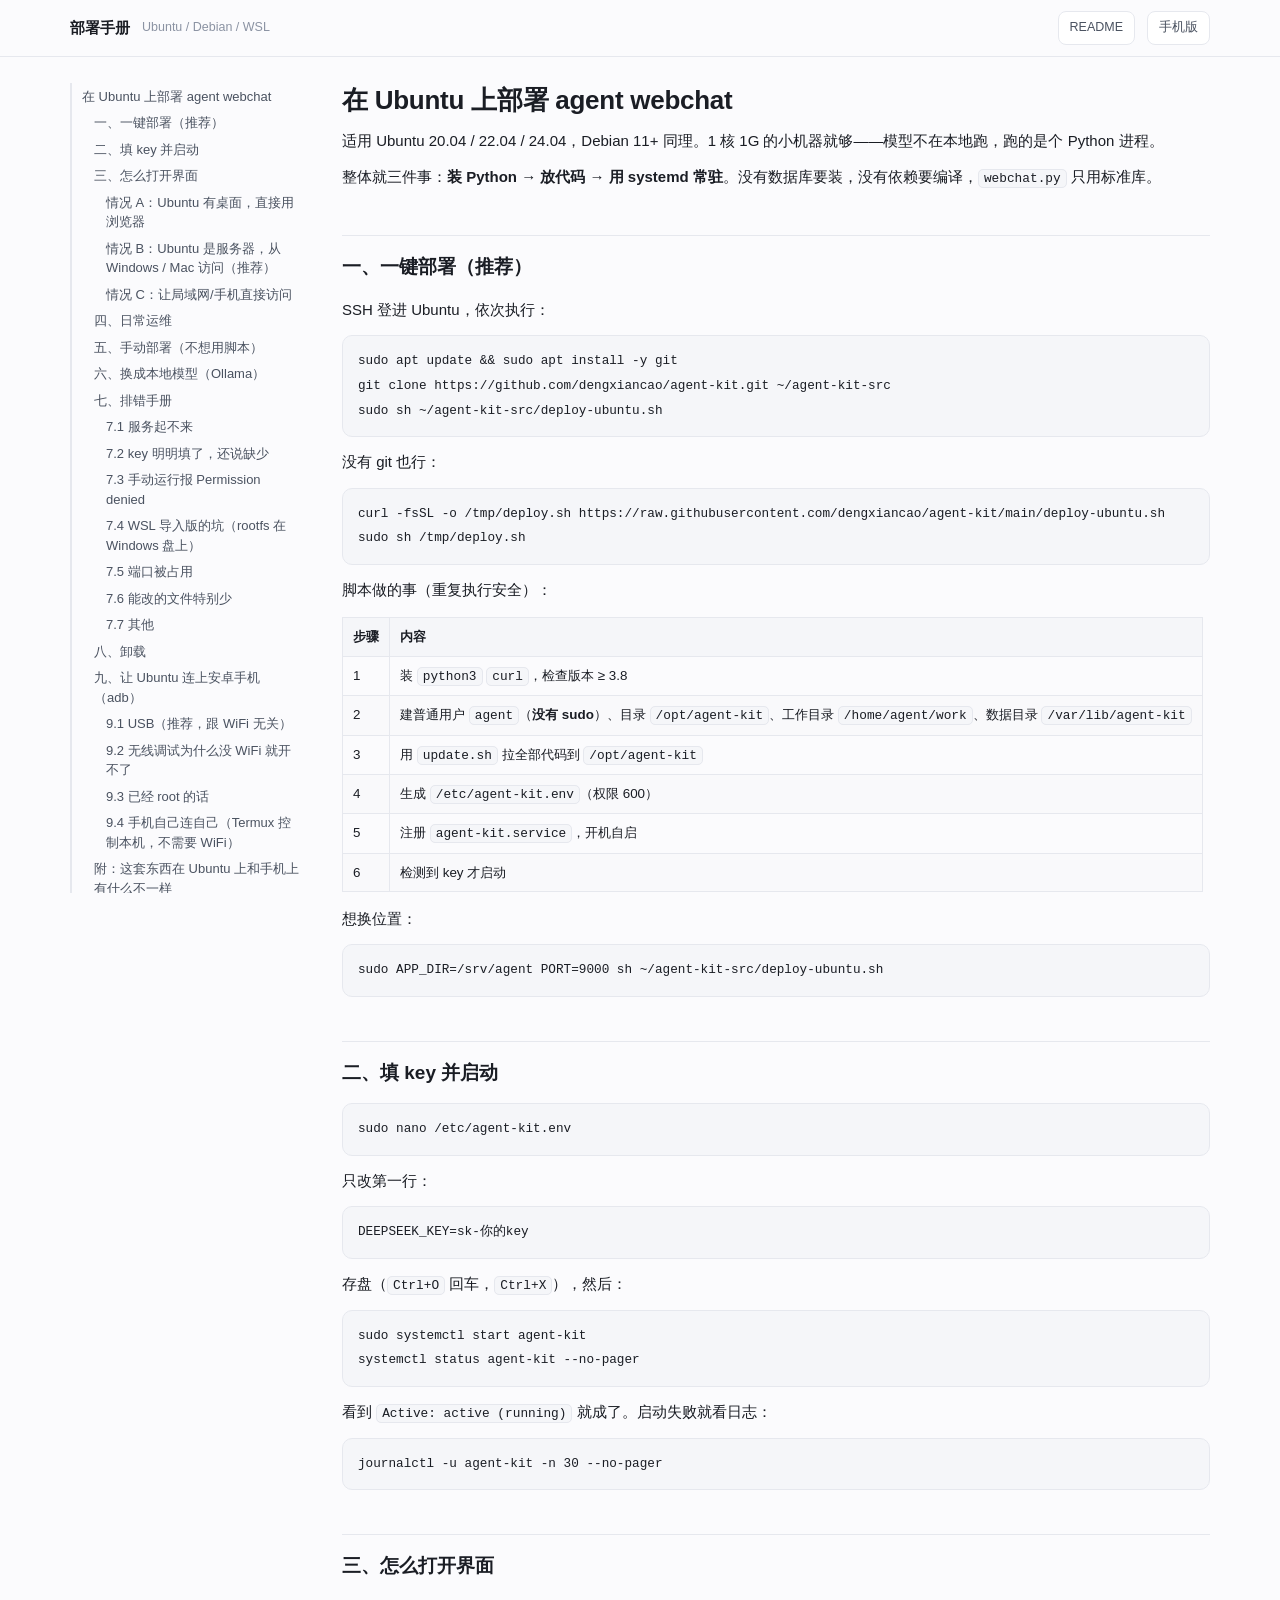
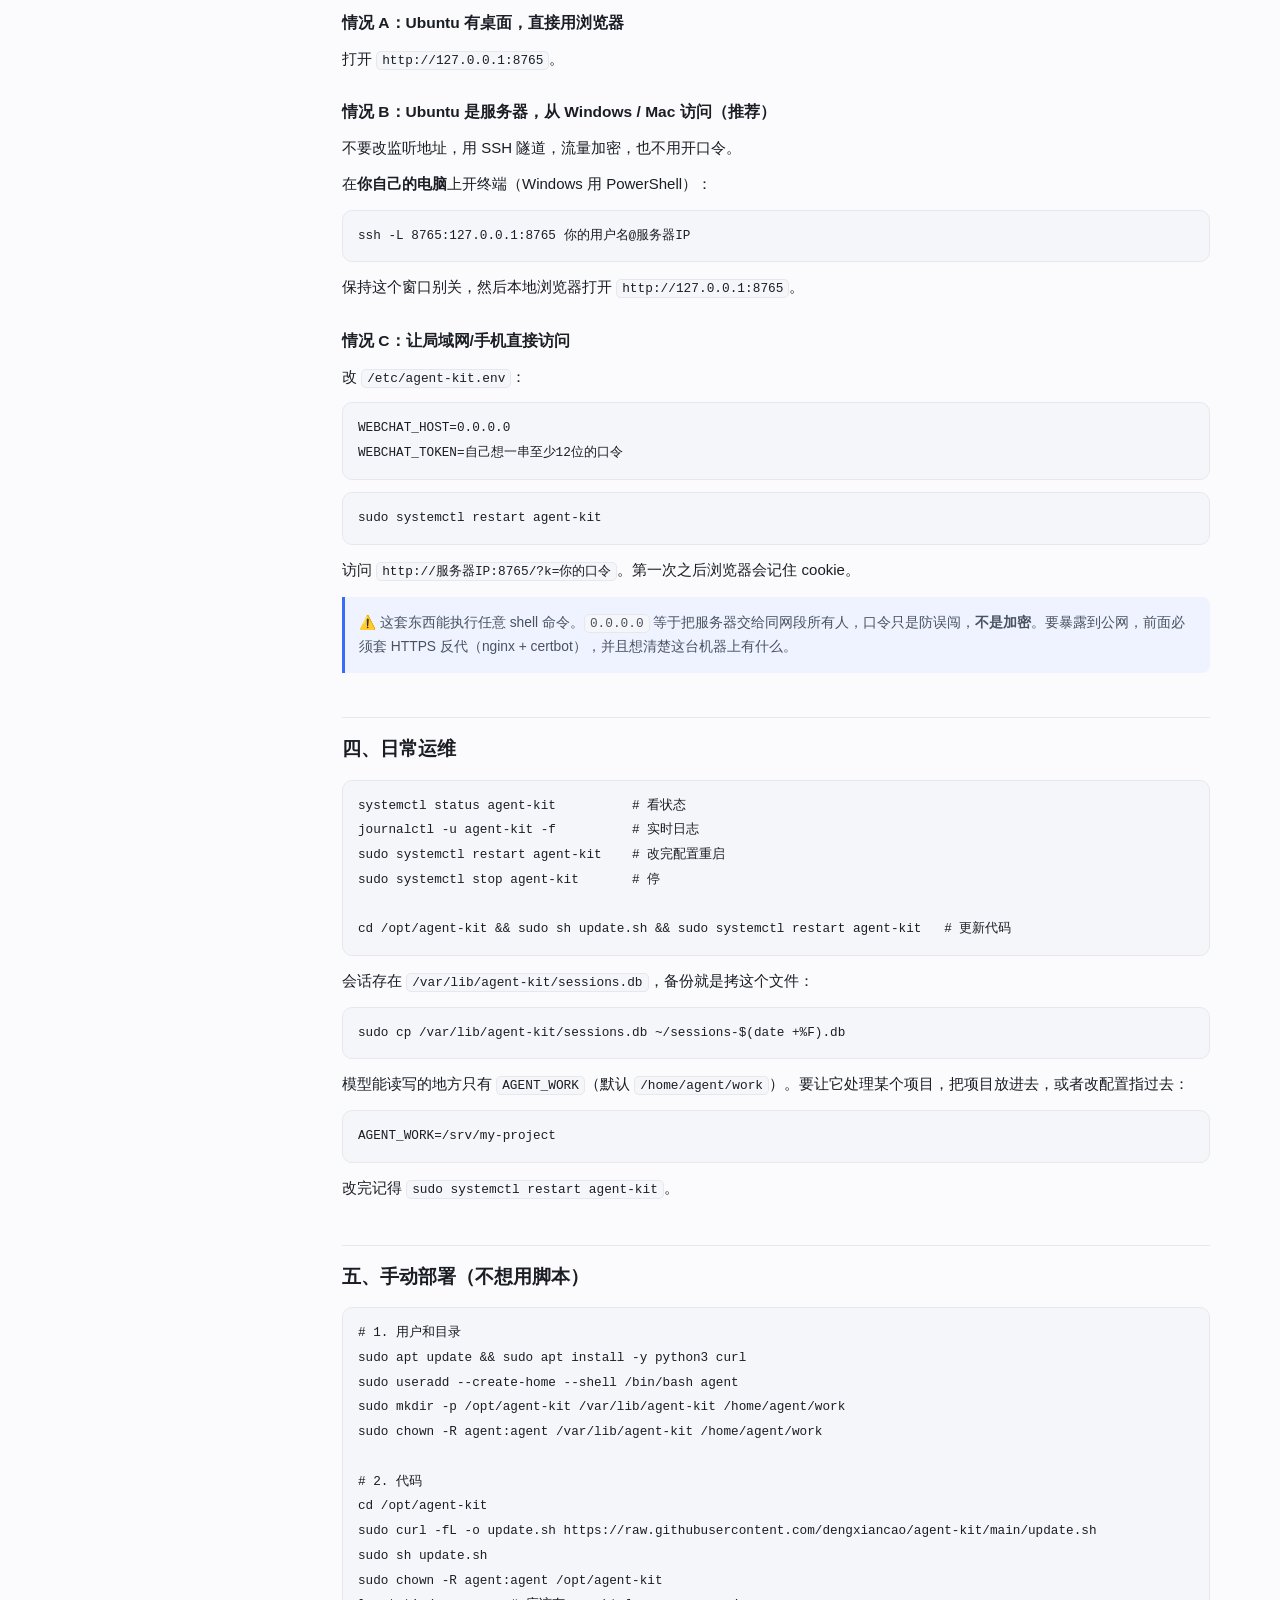
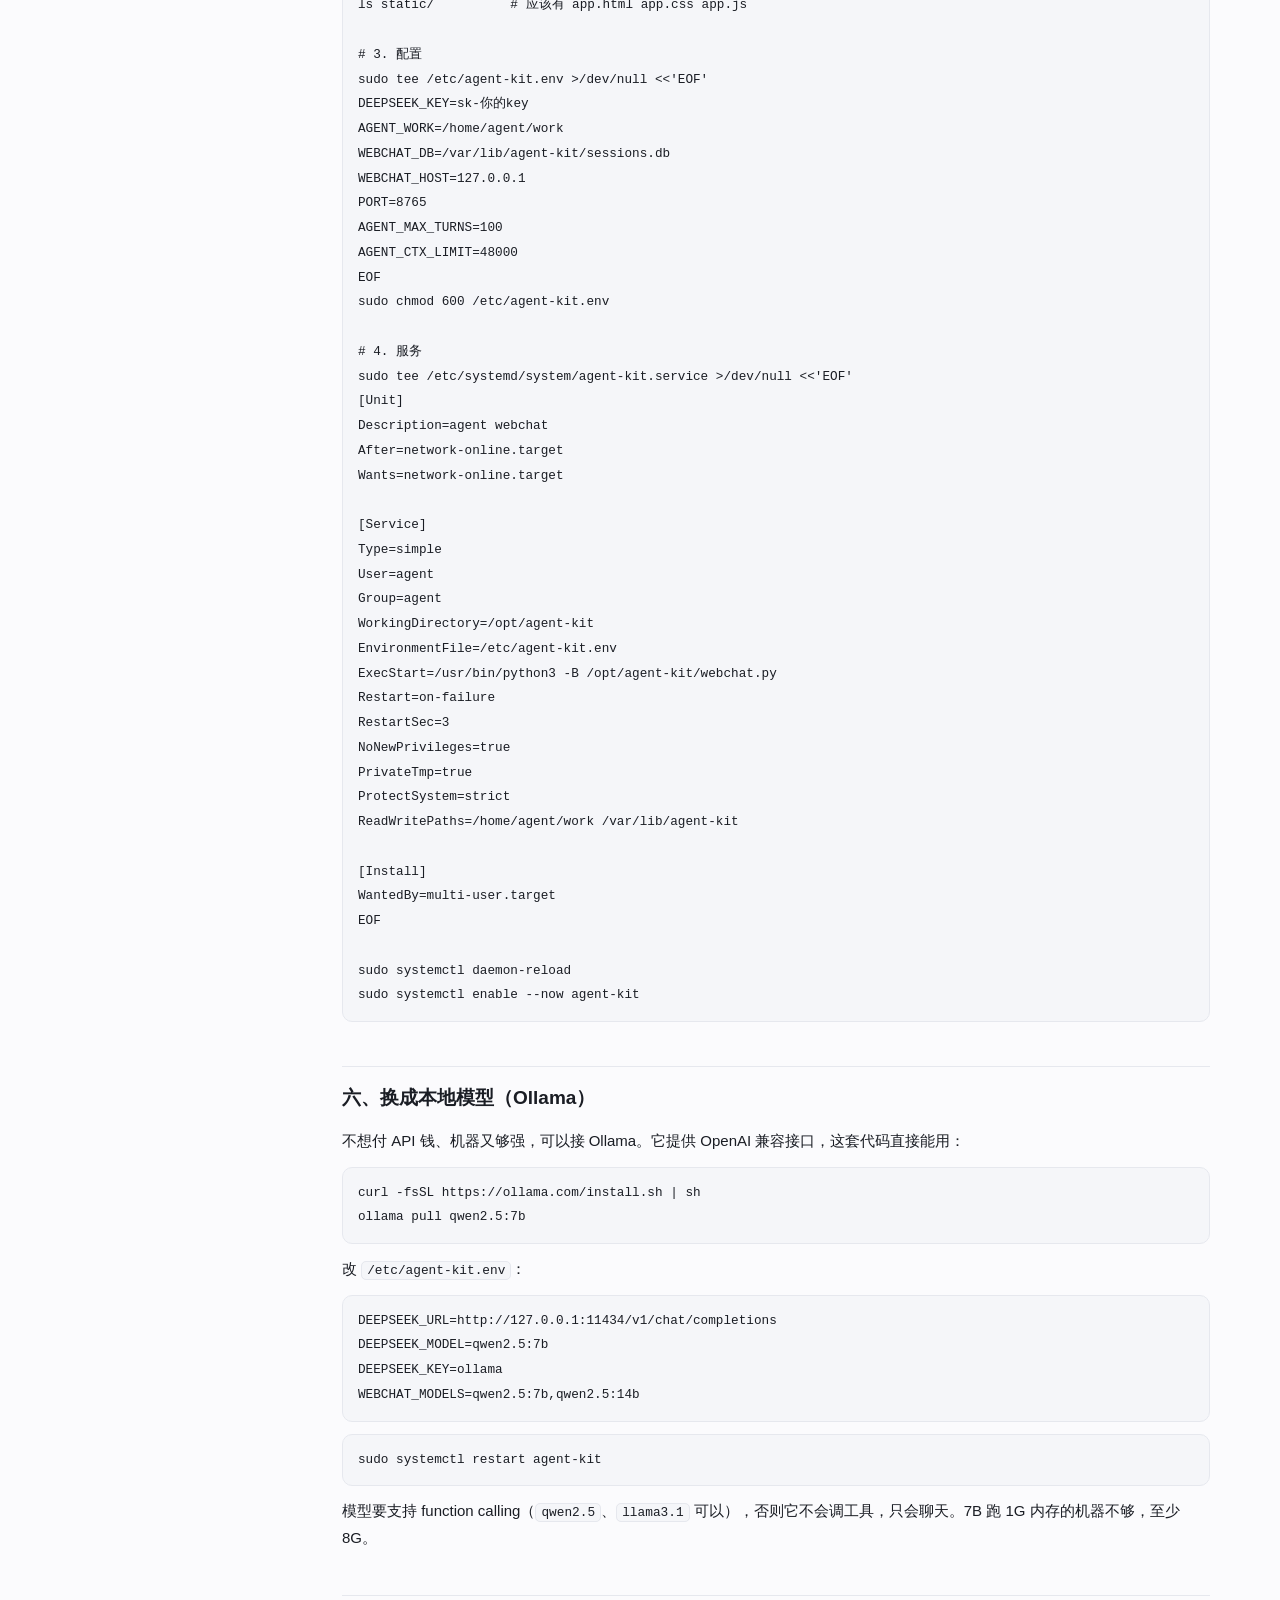
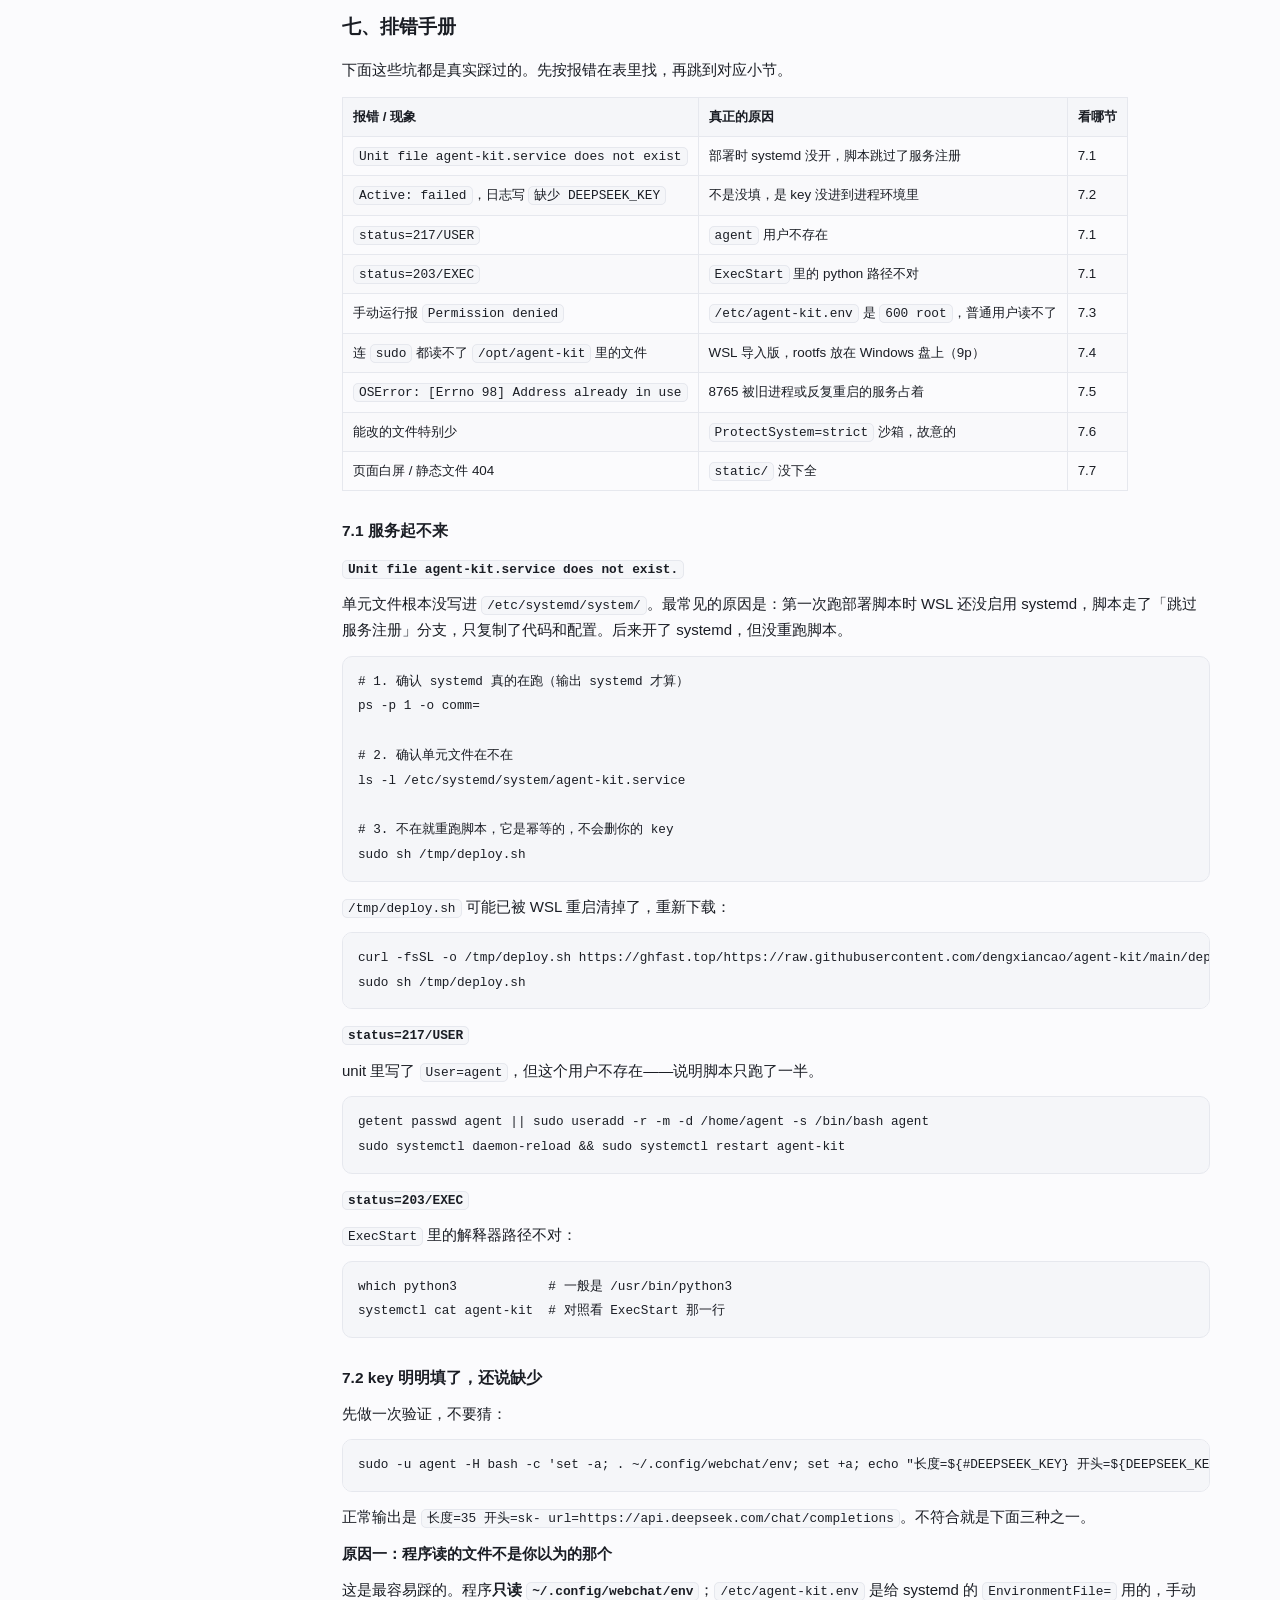
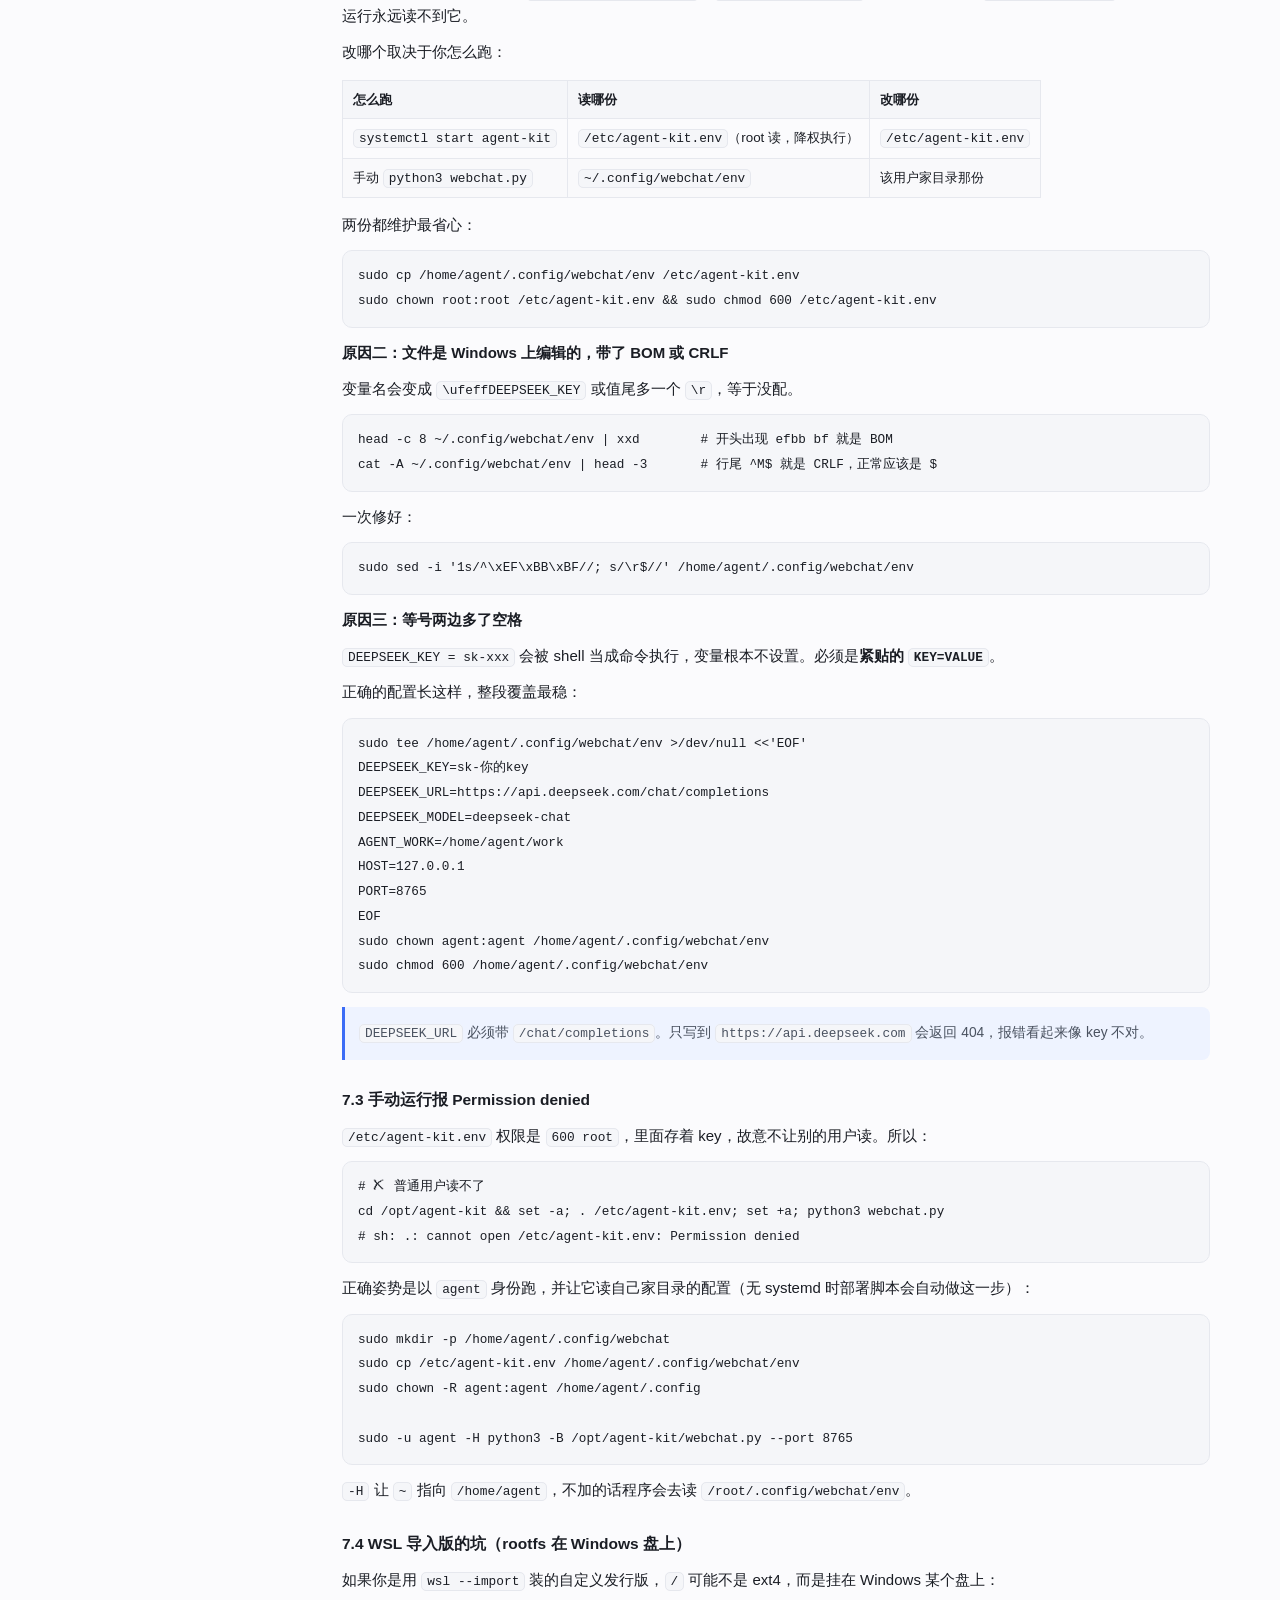
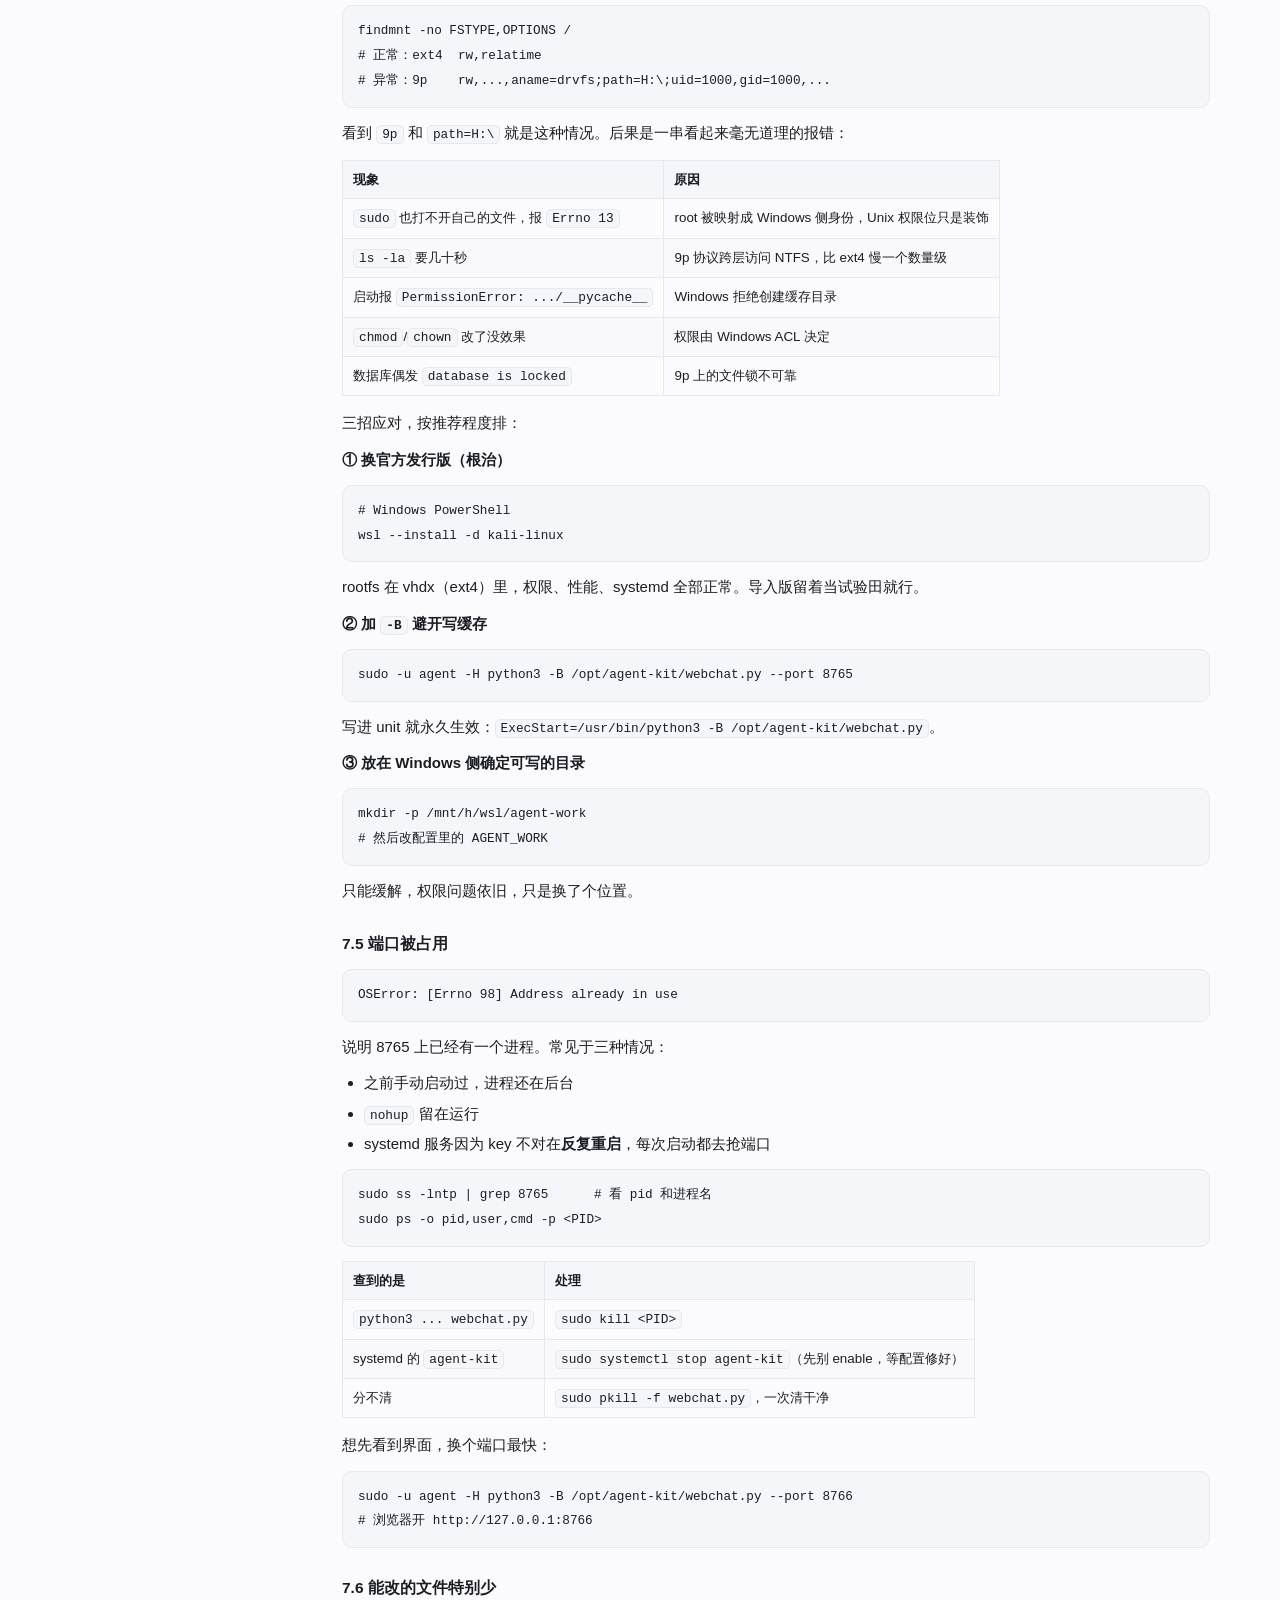
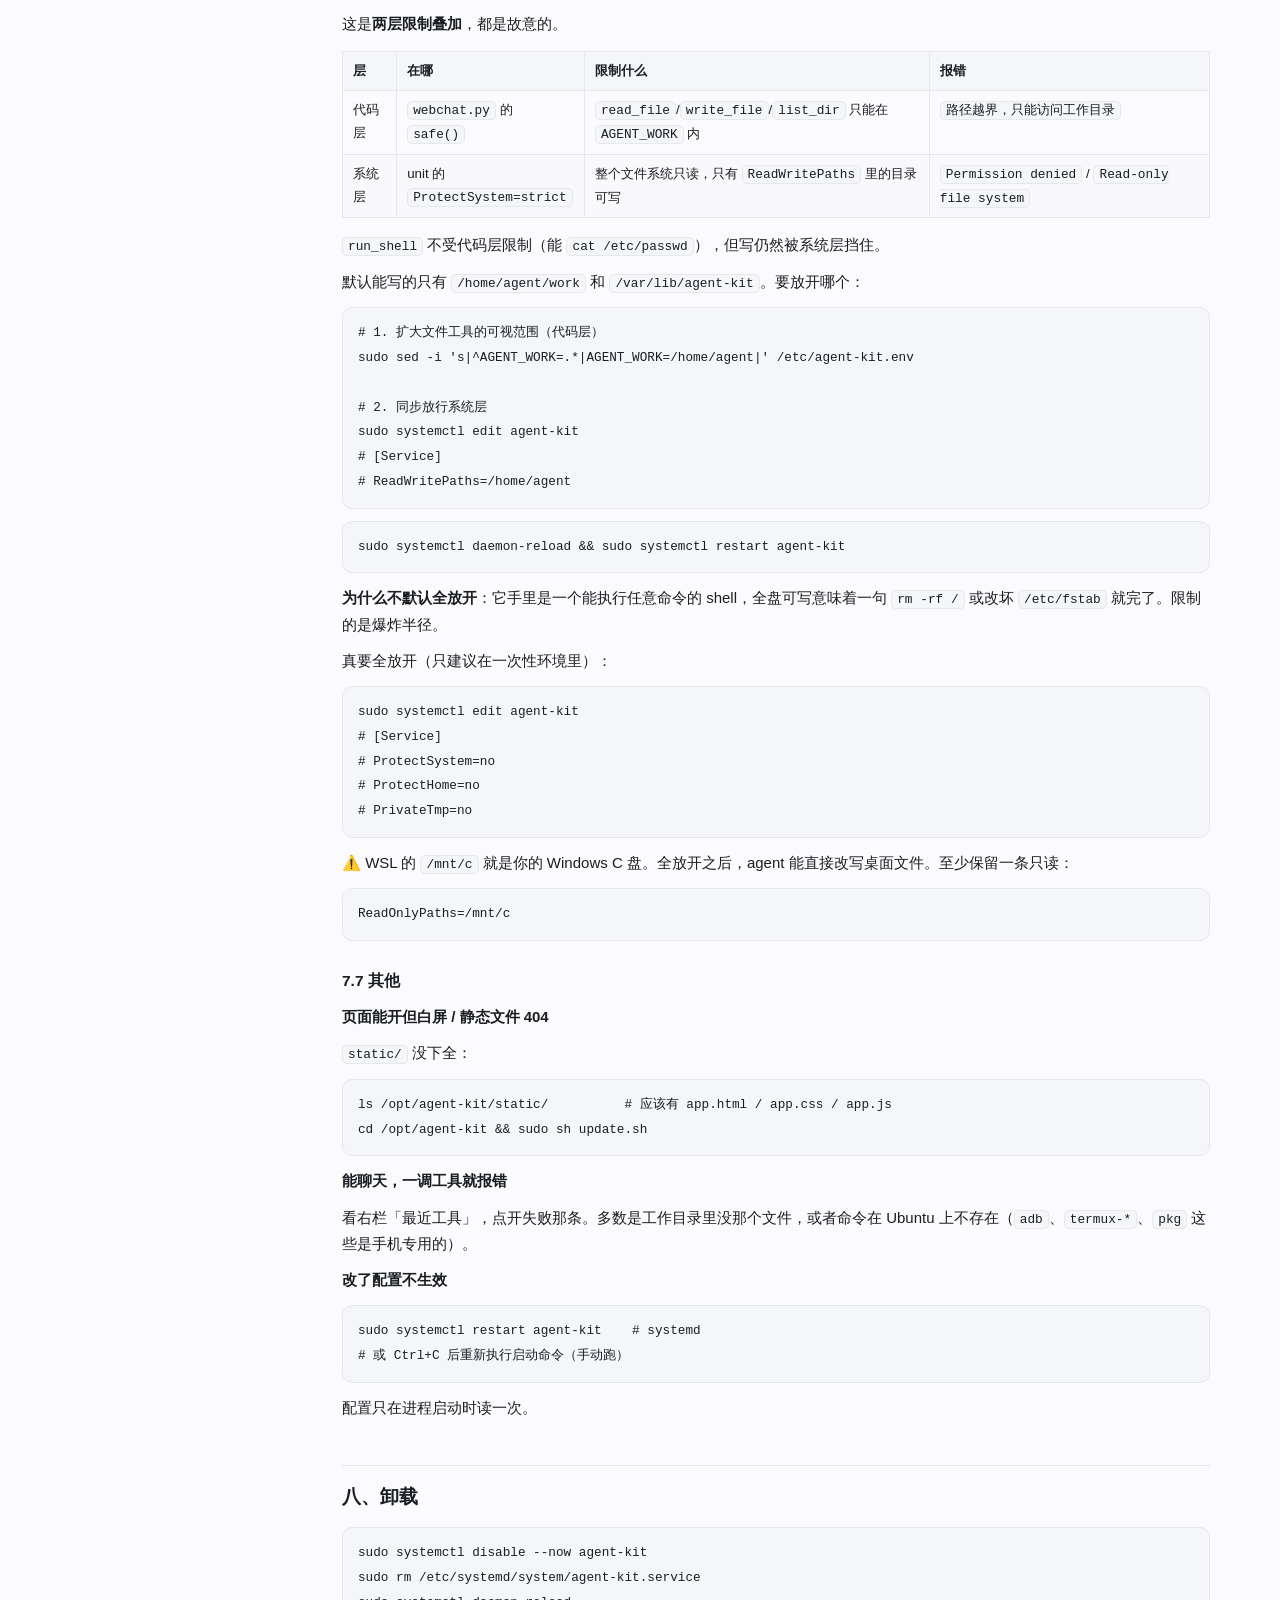
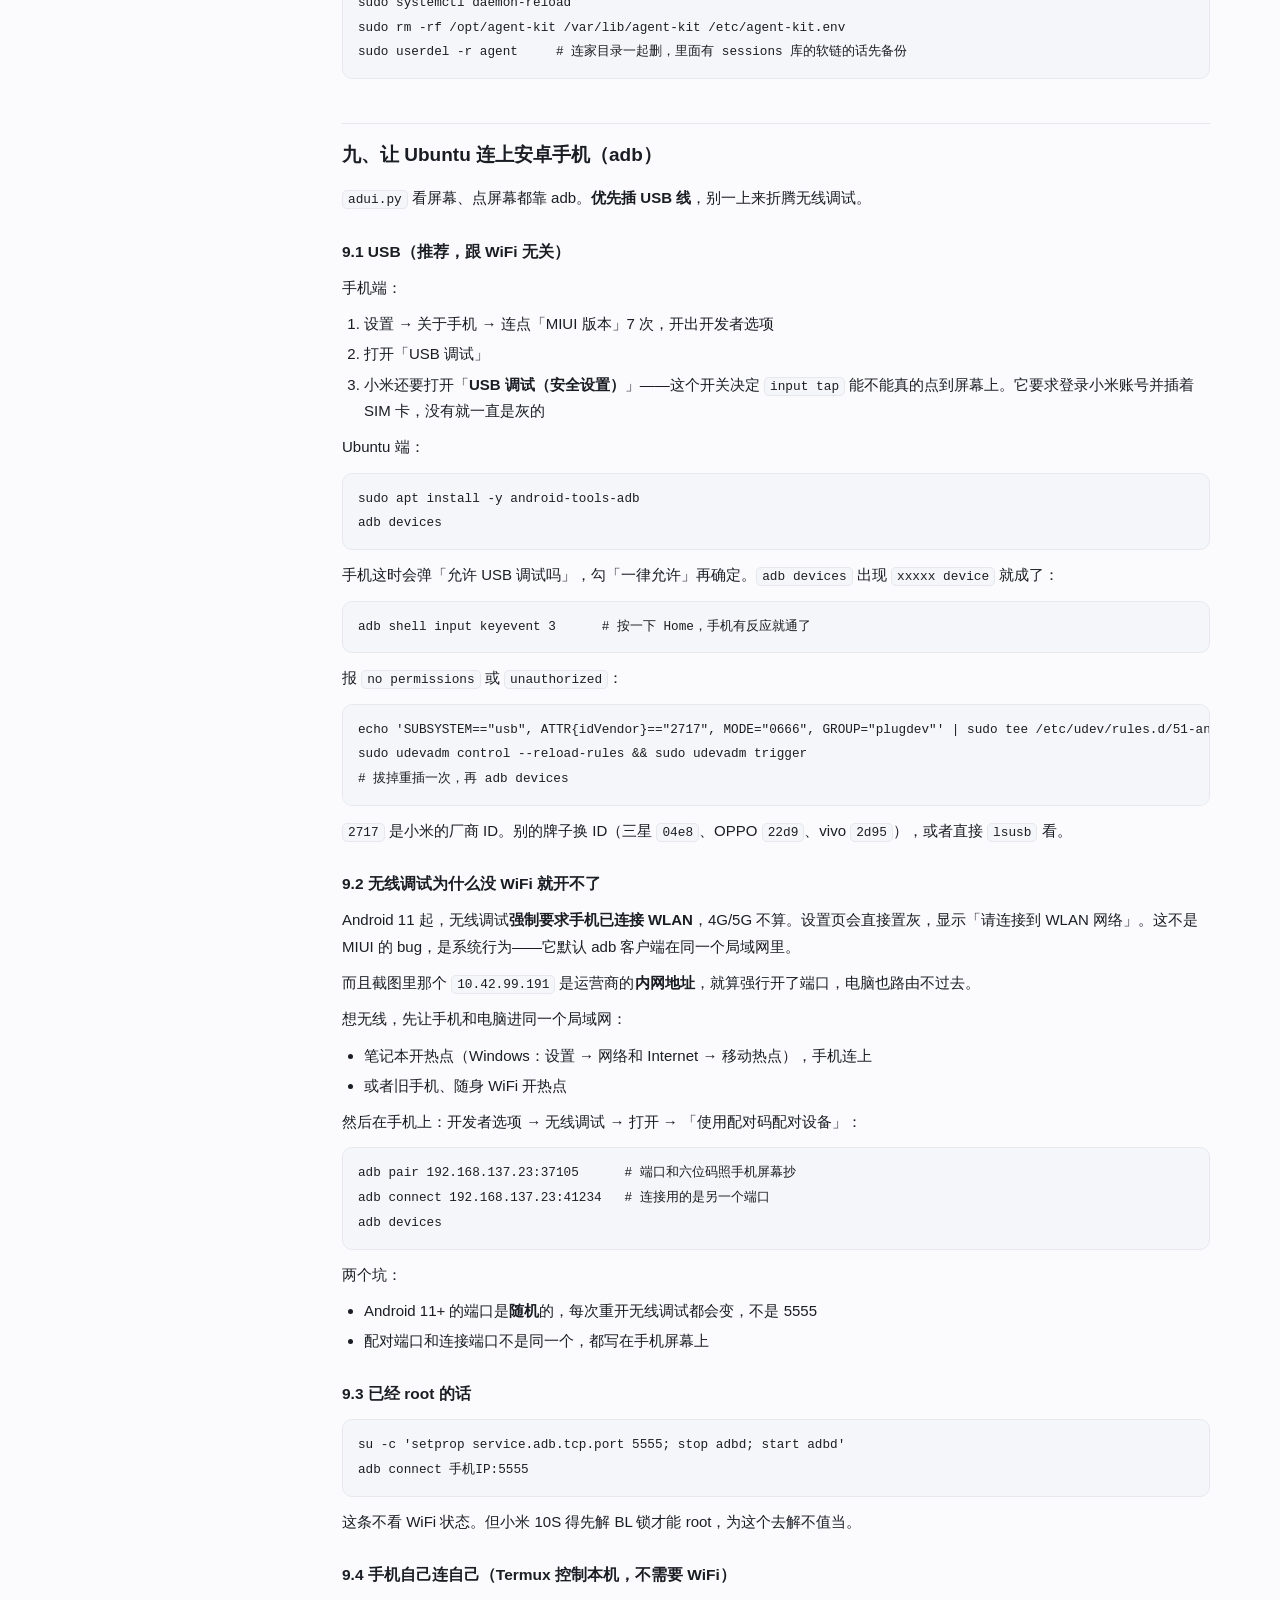
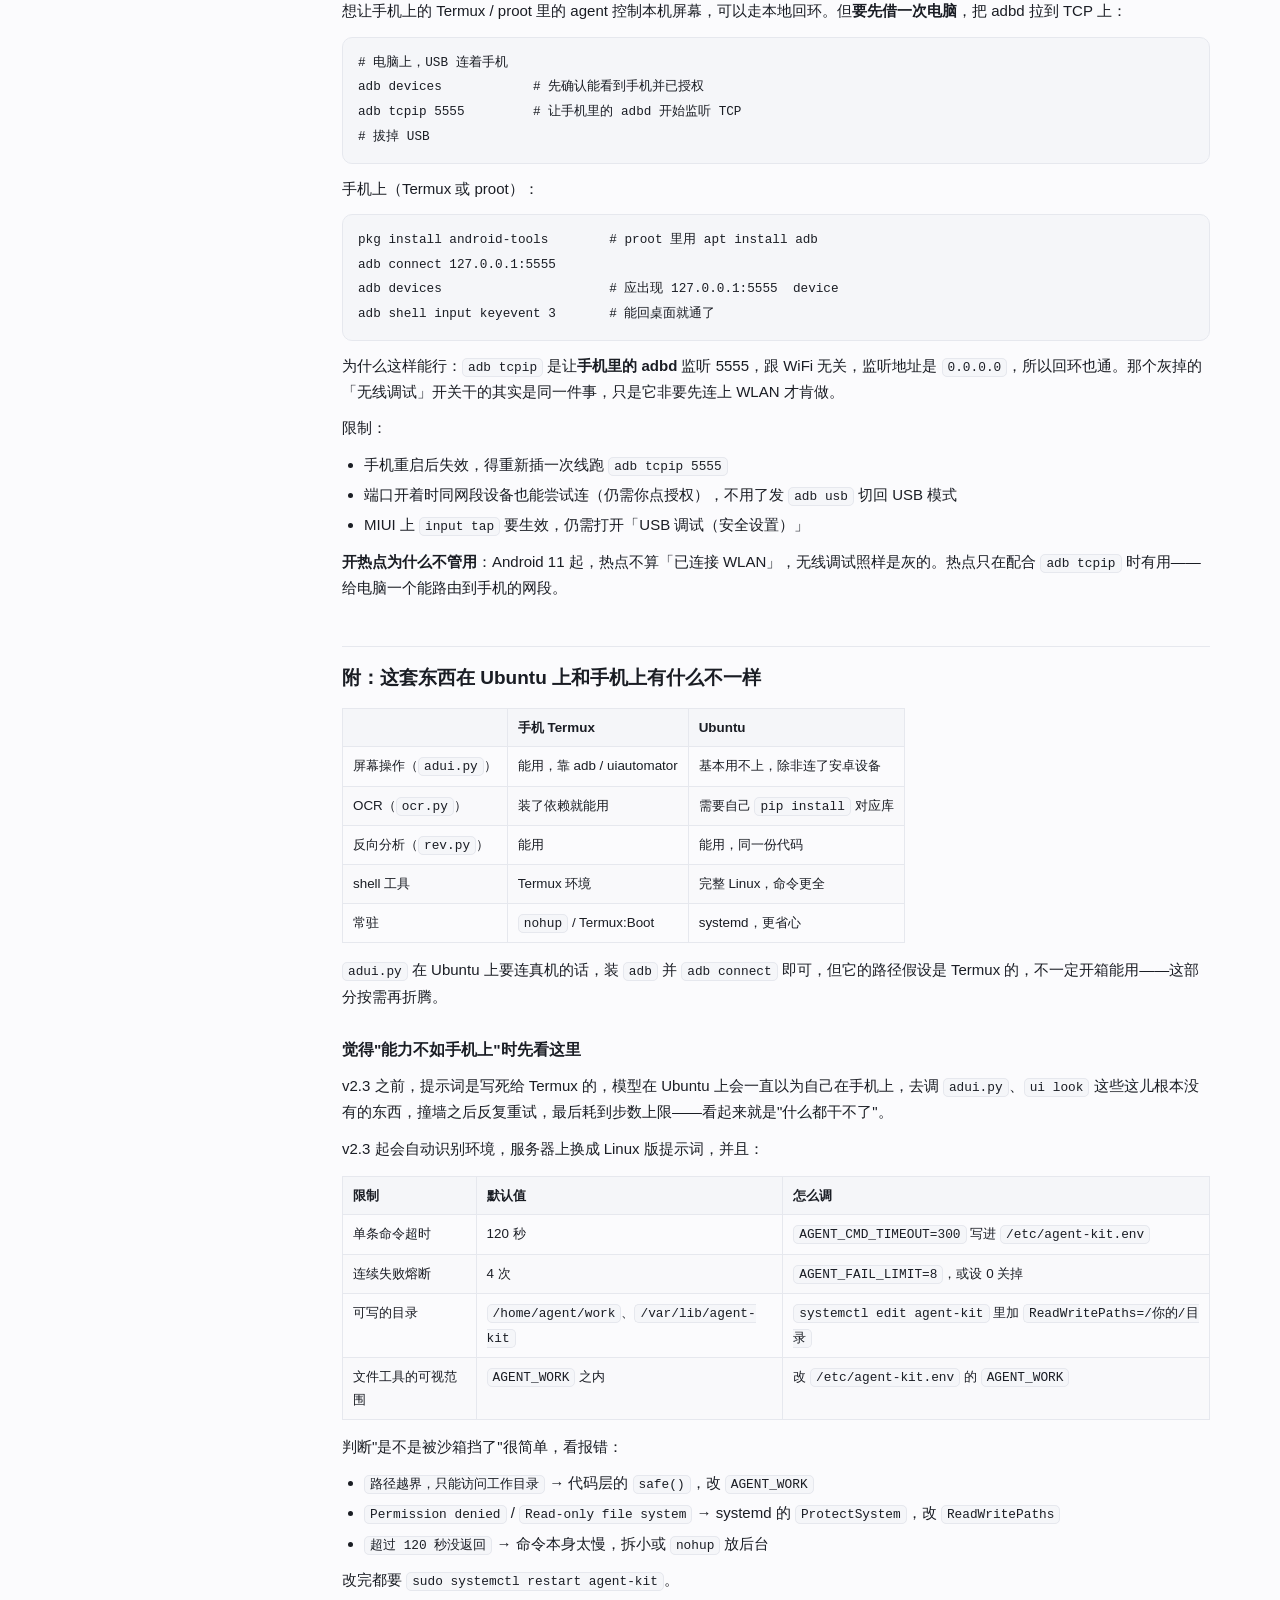
==== commit a622c9ff: "refactor: 仓库更名 agent-kit，去掉安卓限定，文档统一双平台表述" ====
--- a/DEPLOY-UBUNTU.html
+++ b/DEPLOY-UBUNTU.html
@@ -153,11 +153,11 @@
 <h2 id="_1">一、一键部署（推荐）</h2>
 <p>SSH 登进 Ubuntu，依次执行：</p>
 <div class="code"><pre><code class="language-bash">sudo apt update &amp;&amp; sudo apt install -y git
-git clone https://github.com/dengxiancao/android-agent-kit.git ~/agent-kit-src
+git clone https://github.com/dengxiancao/agent-kit.git ~/agent-kit-src
 sudo sh ~/agent-kit-src/deploy-ubuntu.sh
 </code></pre></div>
 <p>没有 git 也行：</p>
-<div class="code"><pre><code class="language-bash">curl -fsSL -o /tmp/deploy.sh https://raw.githubusercontent.com/dengxiancao/android-agent-kit/main/deploy-ubuntu.sh
+<div class="code"><pre><code class="language-bash">curl -fsSL -o /tmp/deploy.sh https://raw.githubusercontent.com/dengxiancao/agent-kit/main/deploy-ubuntu.sh
 sudo sh /tmp/deploy.sh
 </code></pre></div>
 <p>脚本做的事（重复执行安全）：</p>
@@ -259,7 +259,7 @@
 
 # 2. 代码
 cd /opt/agent-kit
-sudo curl -fL -o update.sh https://raw.githubusercontent.com/dengxiancao/android-agent-kit/main/update.sh
+sudo curl -fL -o update.sh https://raw.githubusercontent.com/dengxiancao/agent-kit/main/update.sh
 sudo sh update.sh
 sudo chown -R agent:agent /opt/agent-kit
 ls static/          # 应该有 app.html app.css app.js
@@ -391,7 +391,7 @@
 sudo sh /tmp/deploy.sh
 </code></pre></div>
 <p><code>/tmp/deploy.sh</code> 可能已被 WSL 重启清掉了，重新下载：</p>
-<div class="code"><pre><code class="language-bash">curl -fsSL -o /tmp/deploy.sh https://ghfast.top/https://raw.githubusercontent.com/dengxiancao/android-agent-kit/main/deploy-ubuntu.sh
+<div class="code"><pre><code class="language-bash">curl -fsSL -o /tmp/deploy.sh https://ghfast.top/https://raw.githubusercontent.com/dengxiancao/agent-kit/main/deploy-ubuntu.sh
 sudo sh /tmp/deploy.sh
 </code></pre></div>
 <p><strong><code>status=217/USER</code></strong></p>
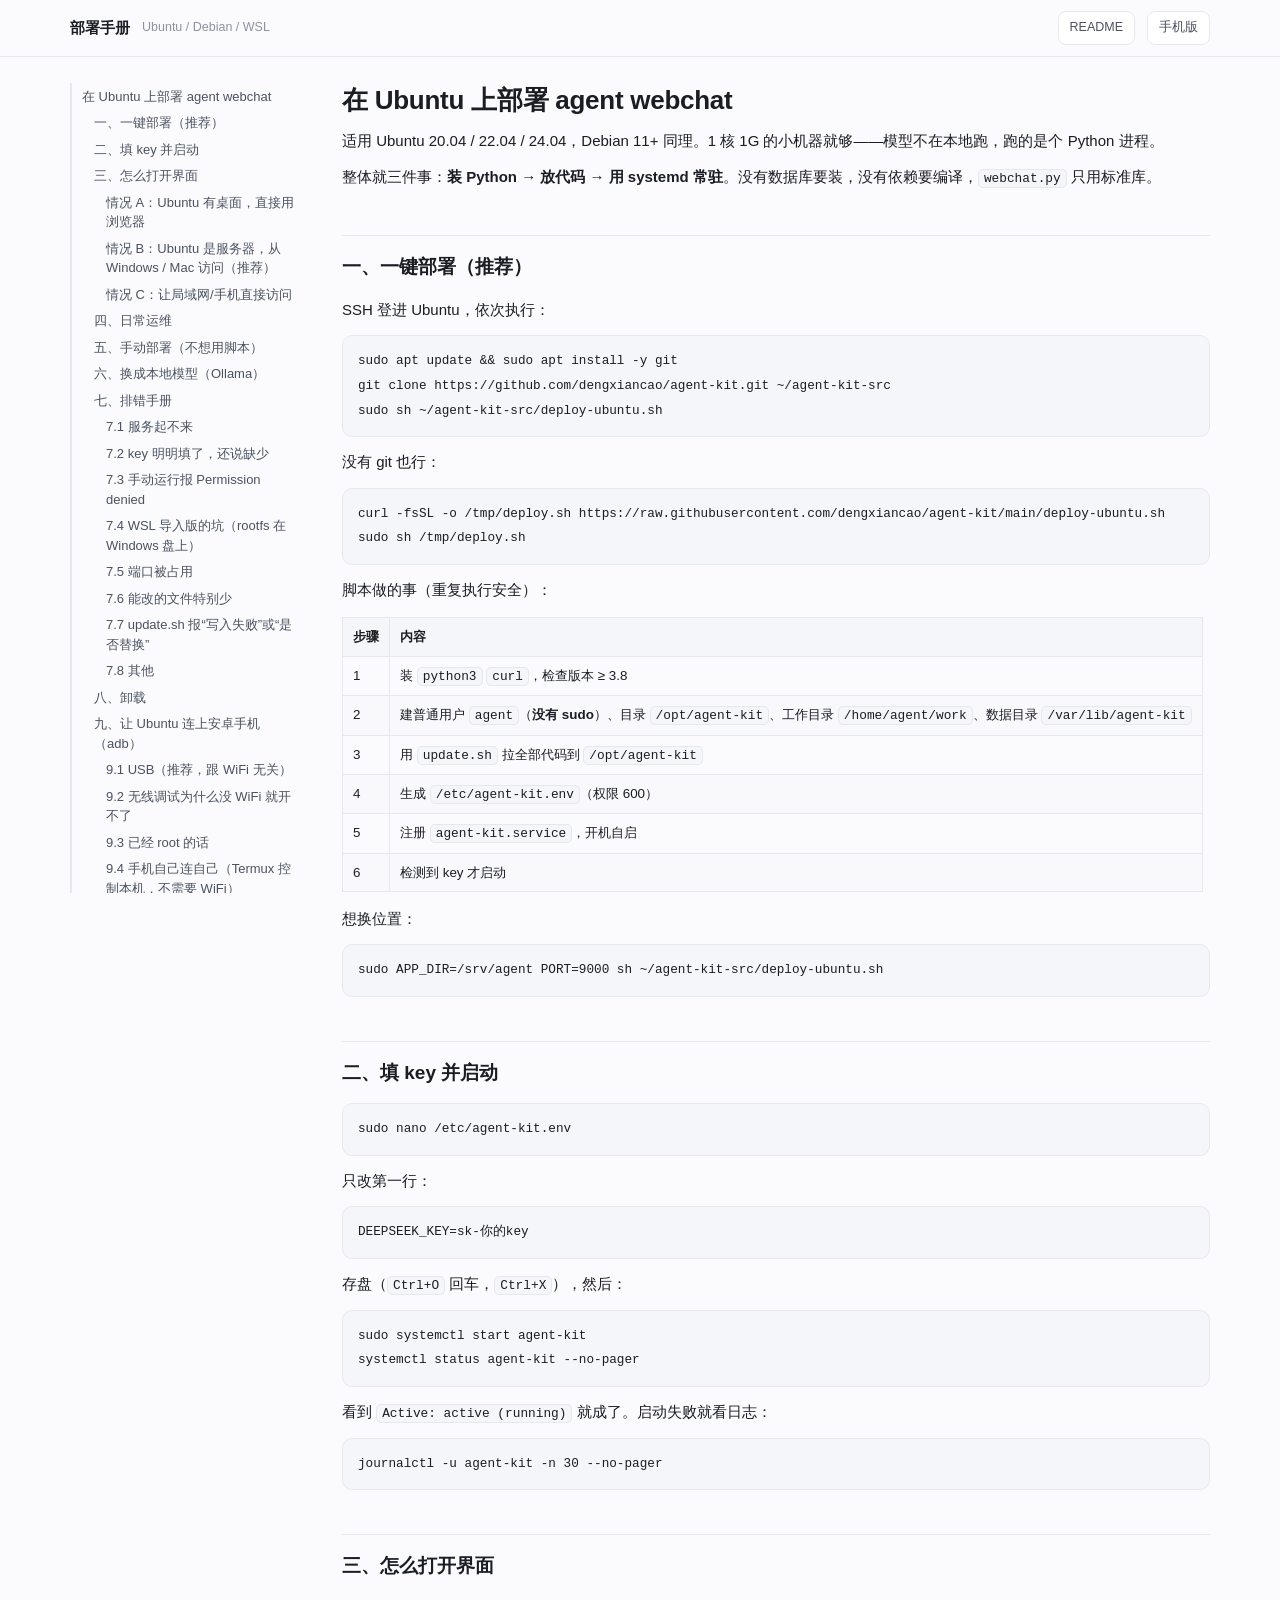
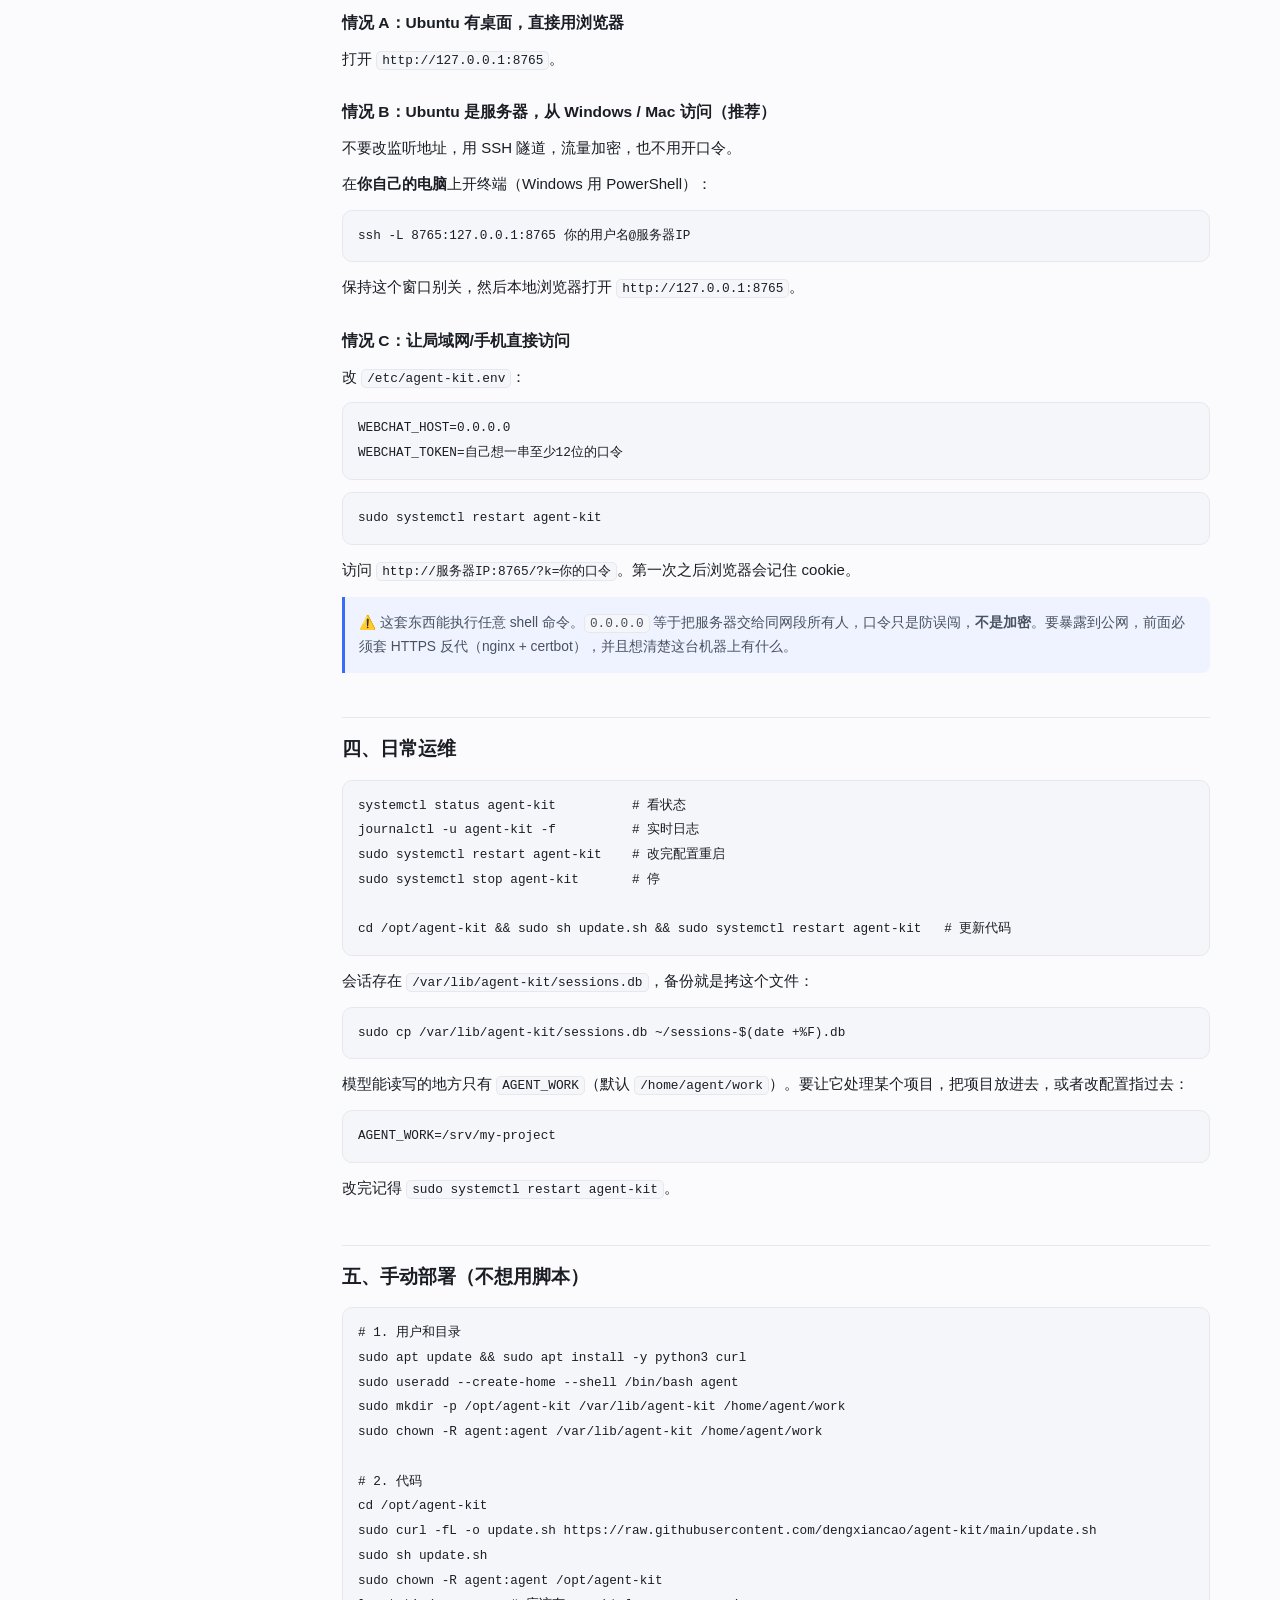
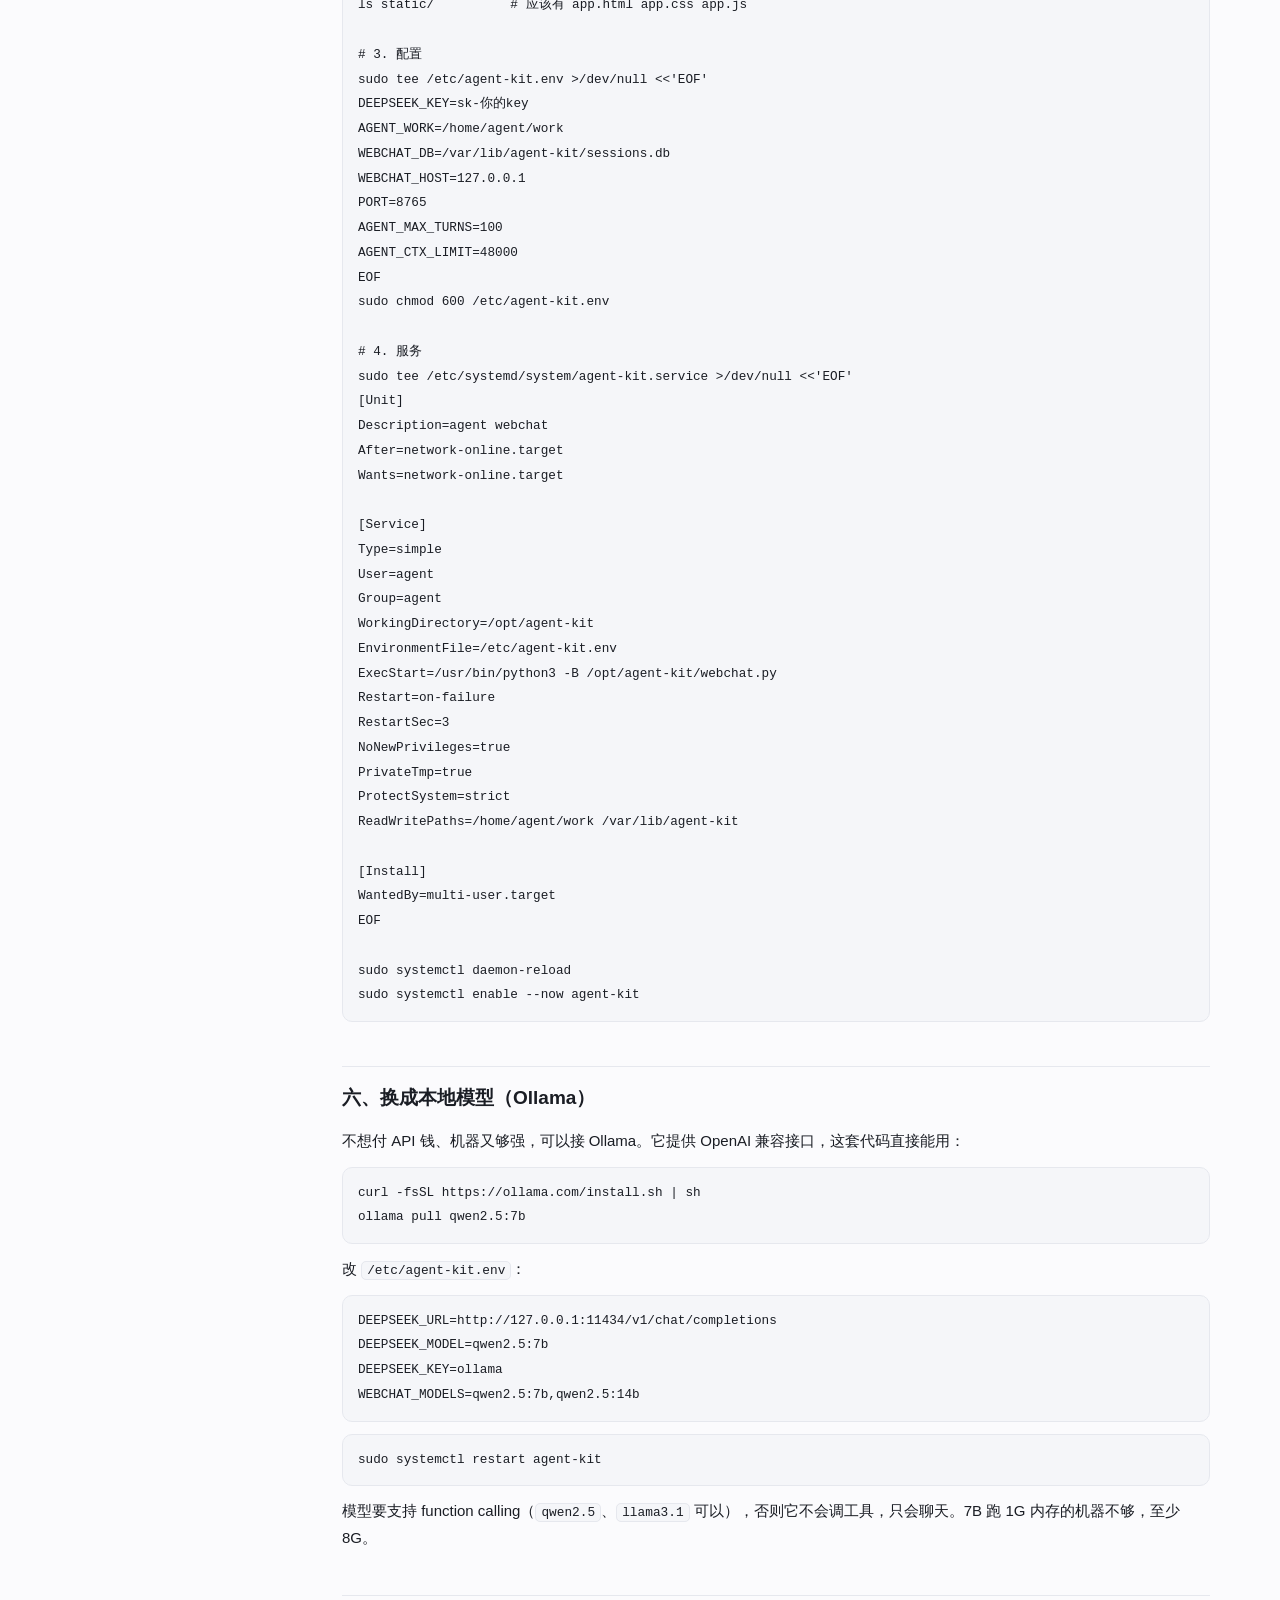
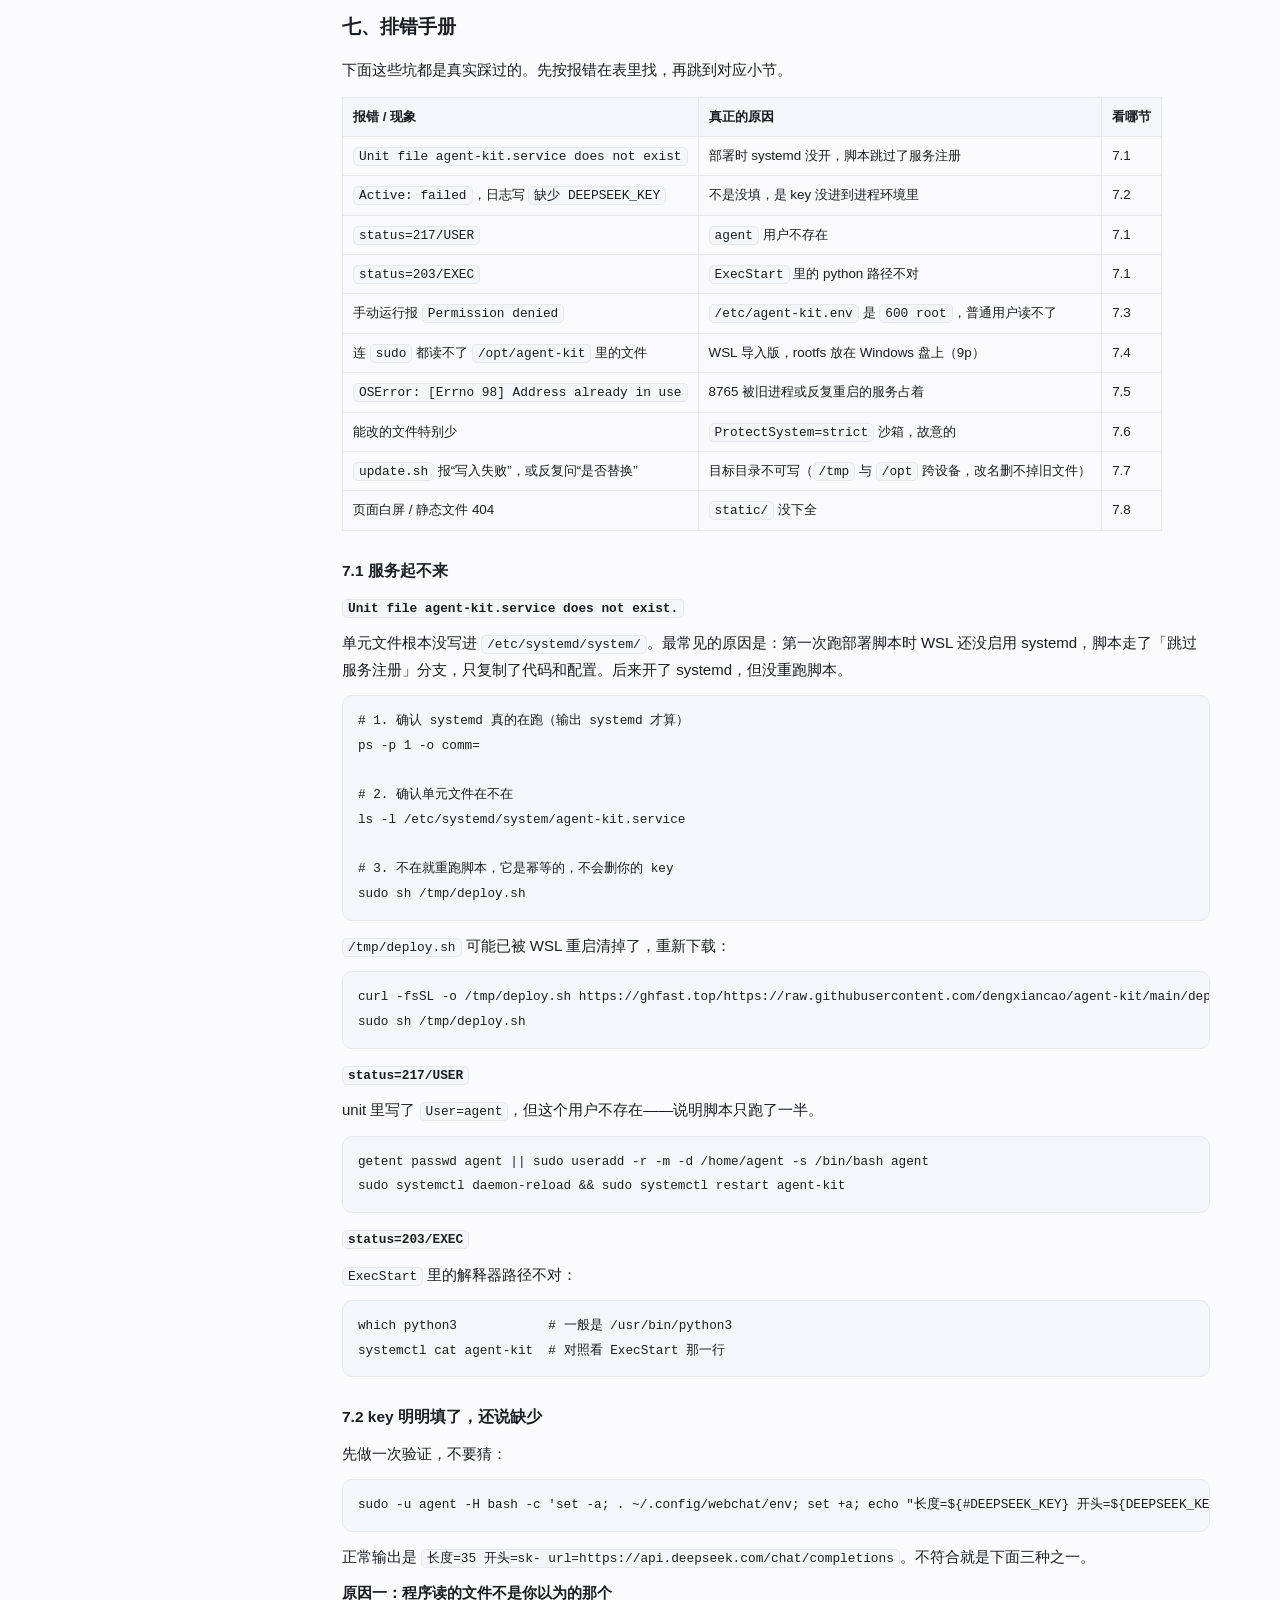
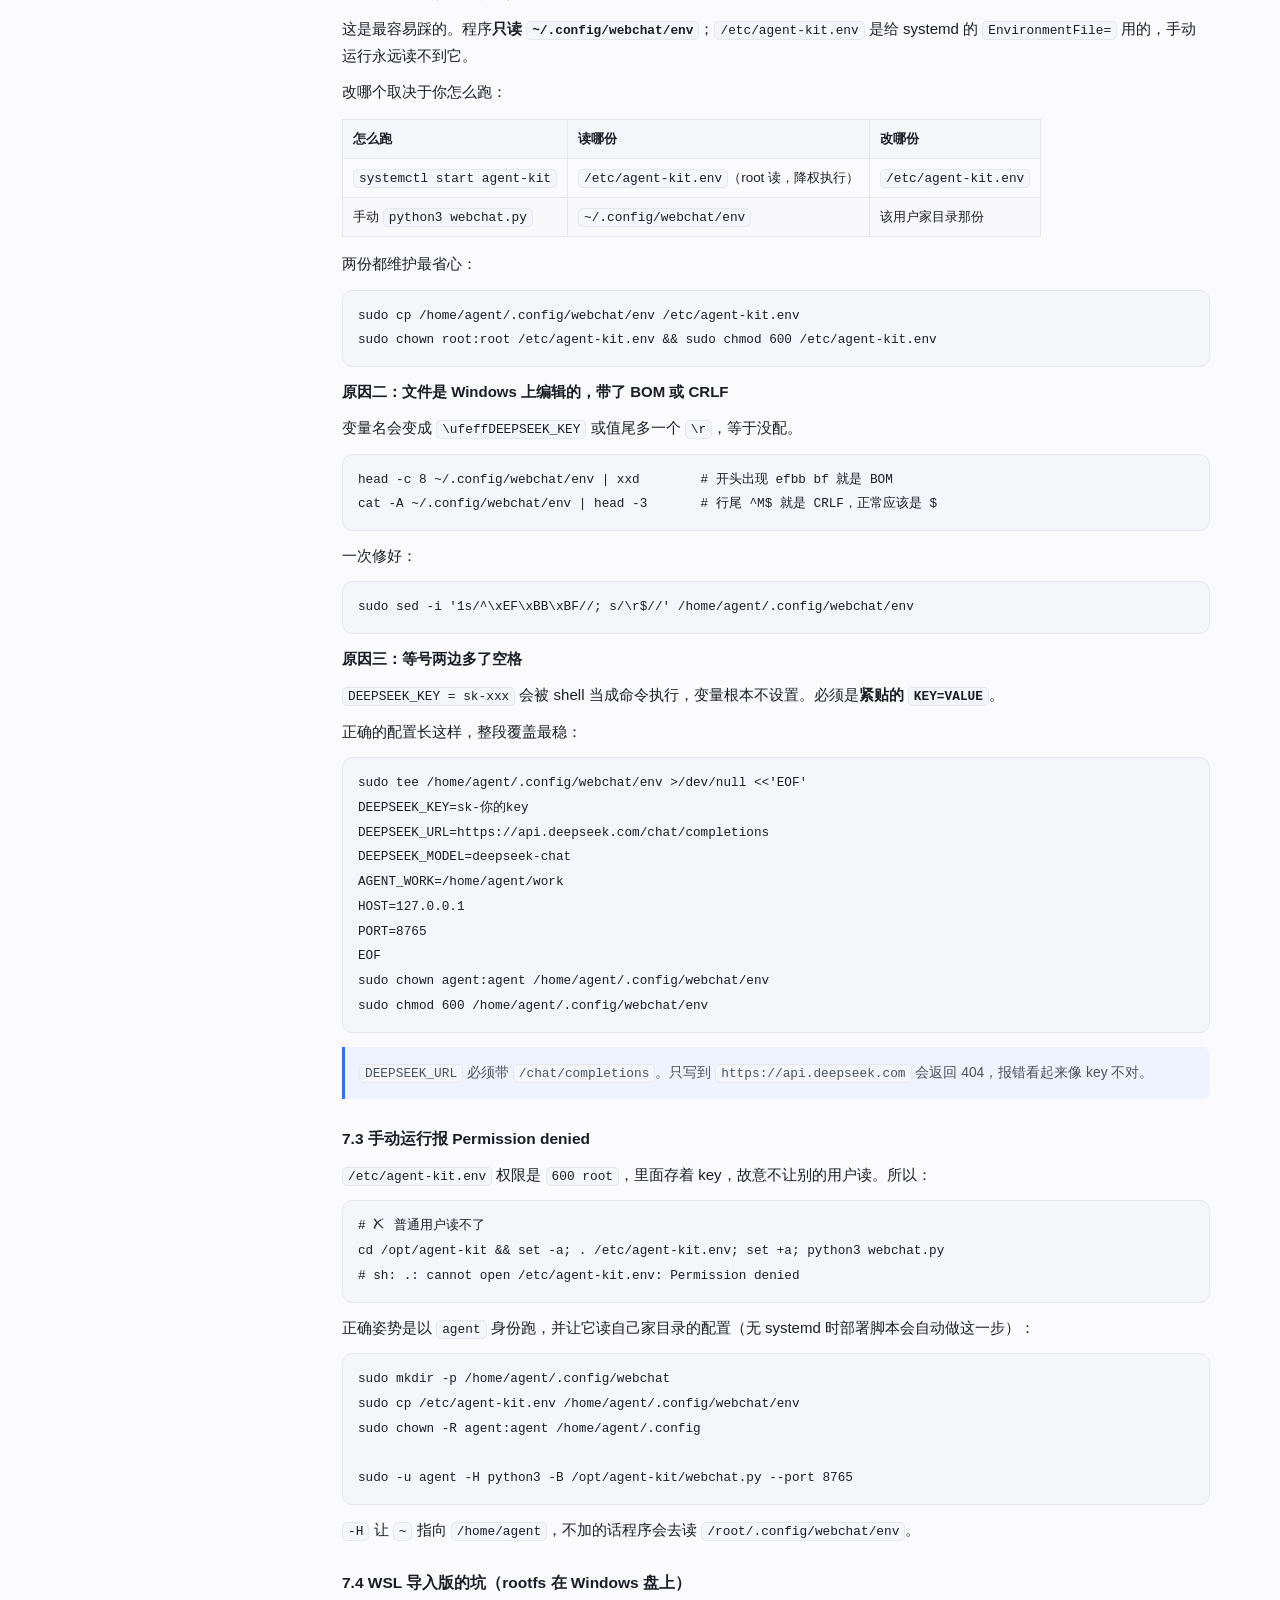
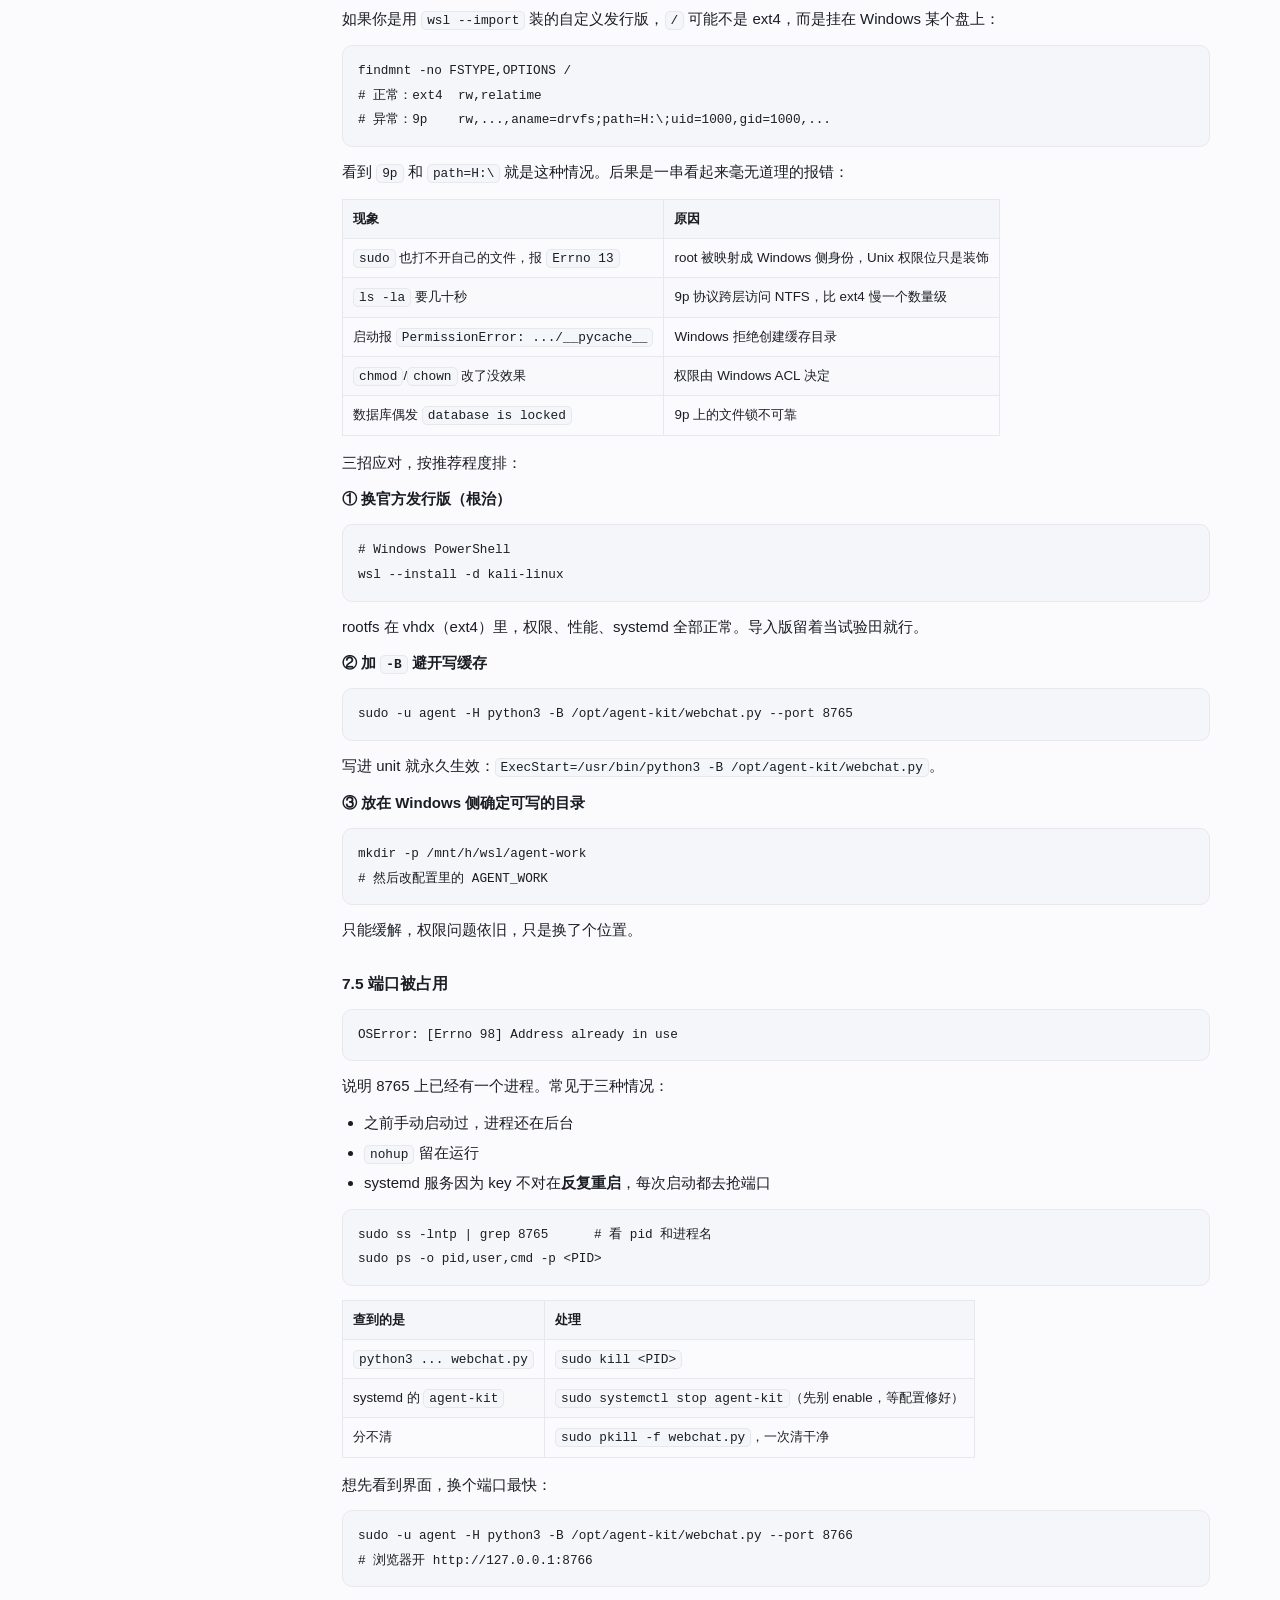
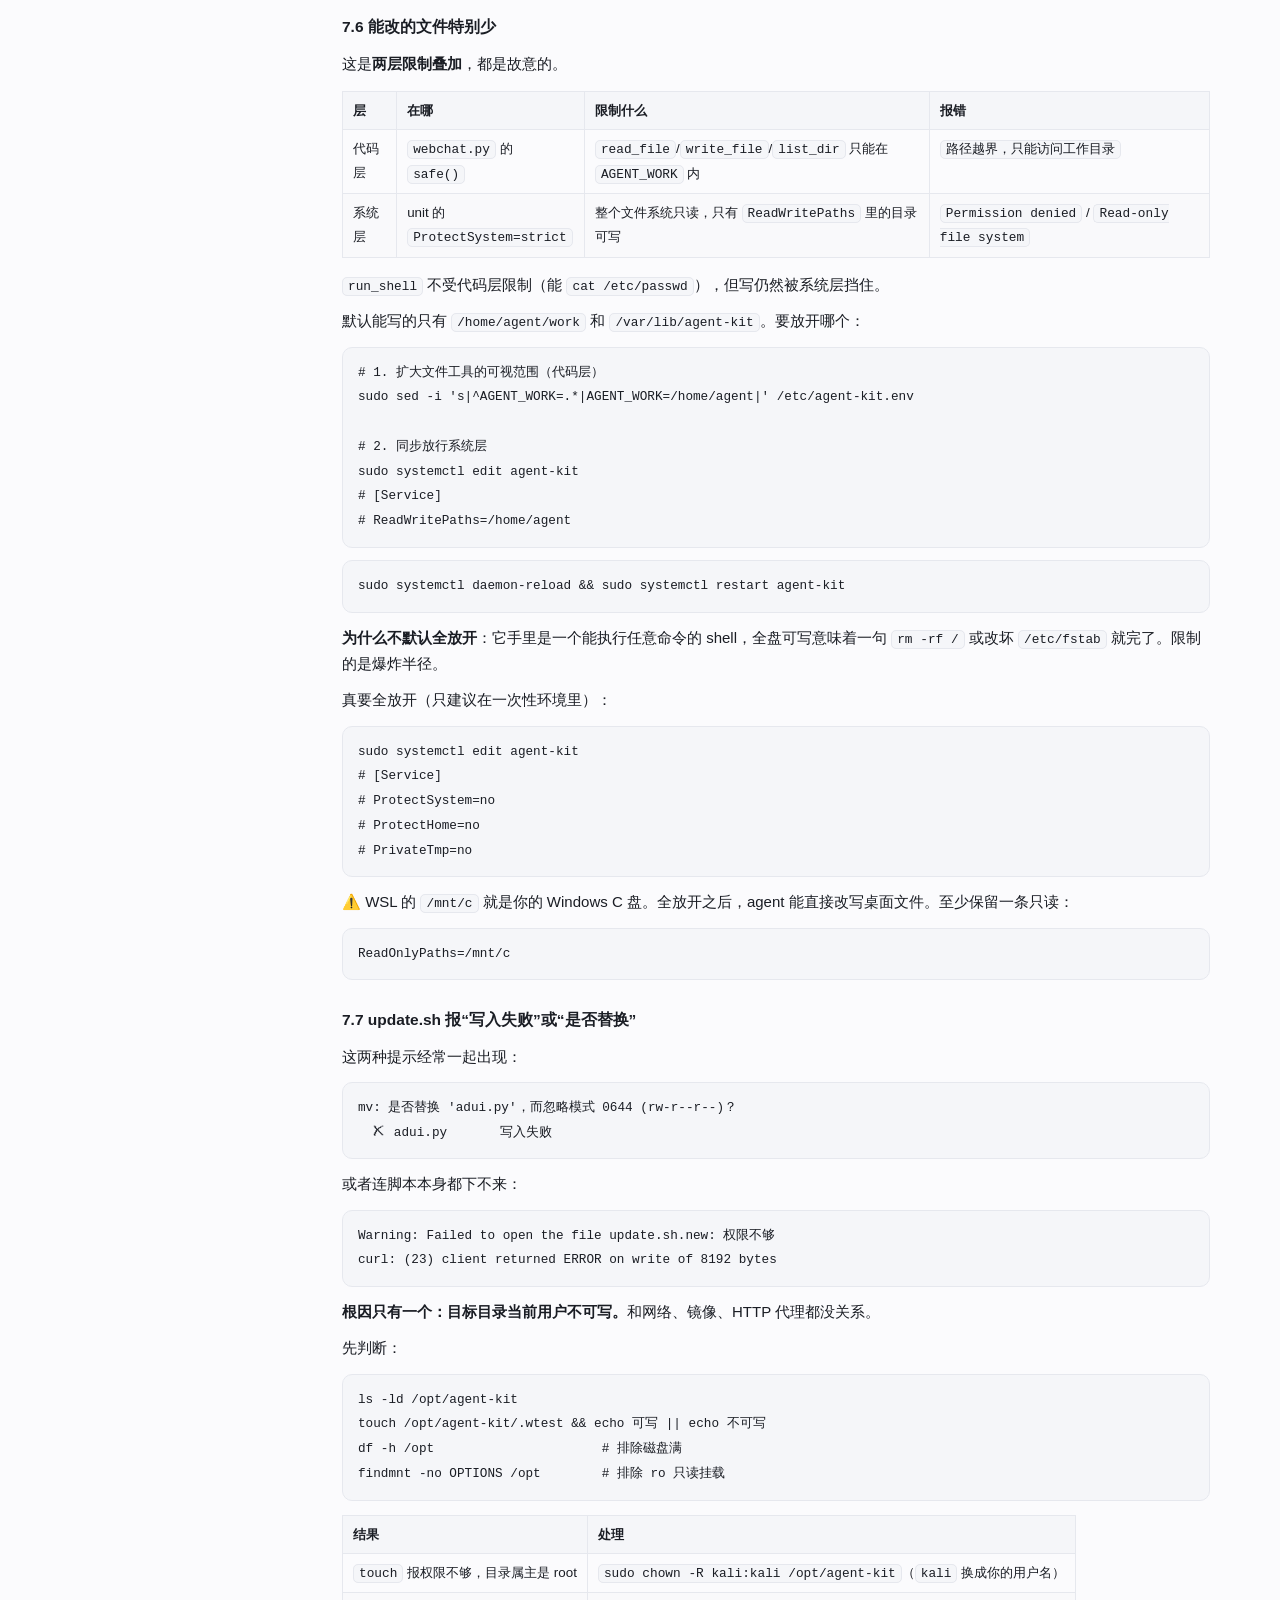
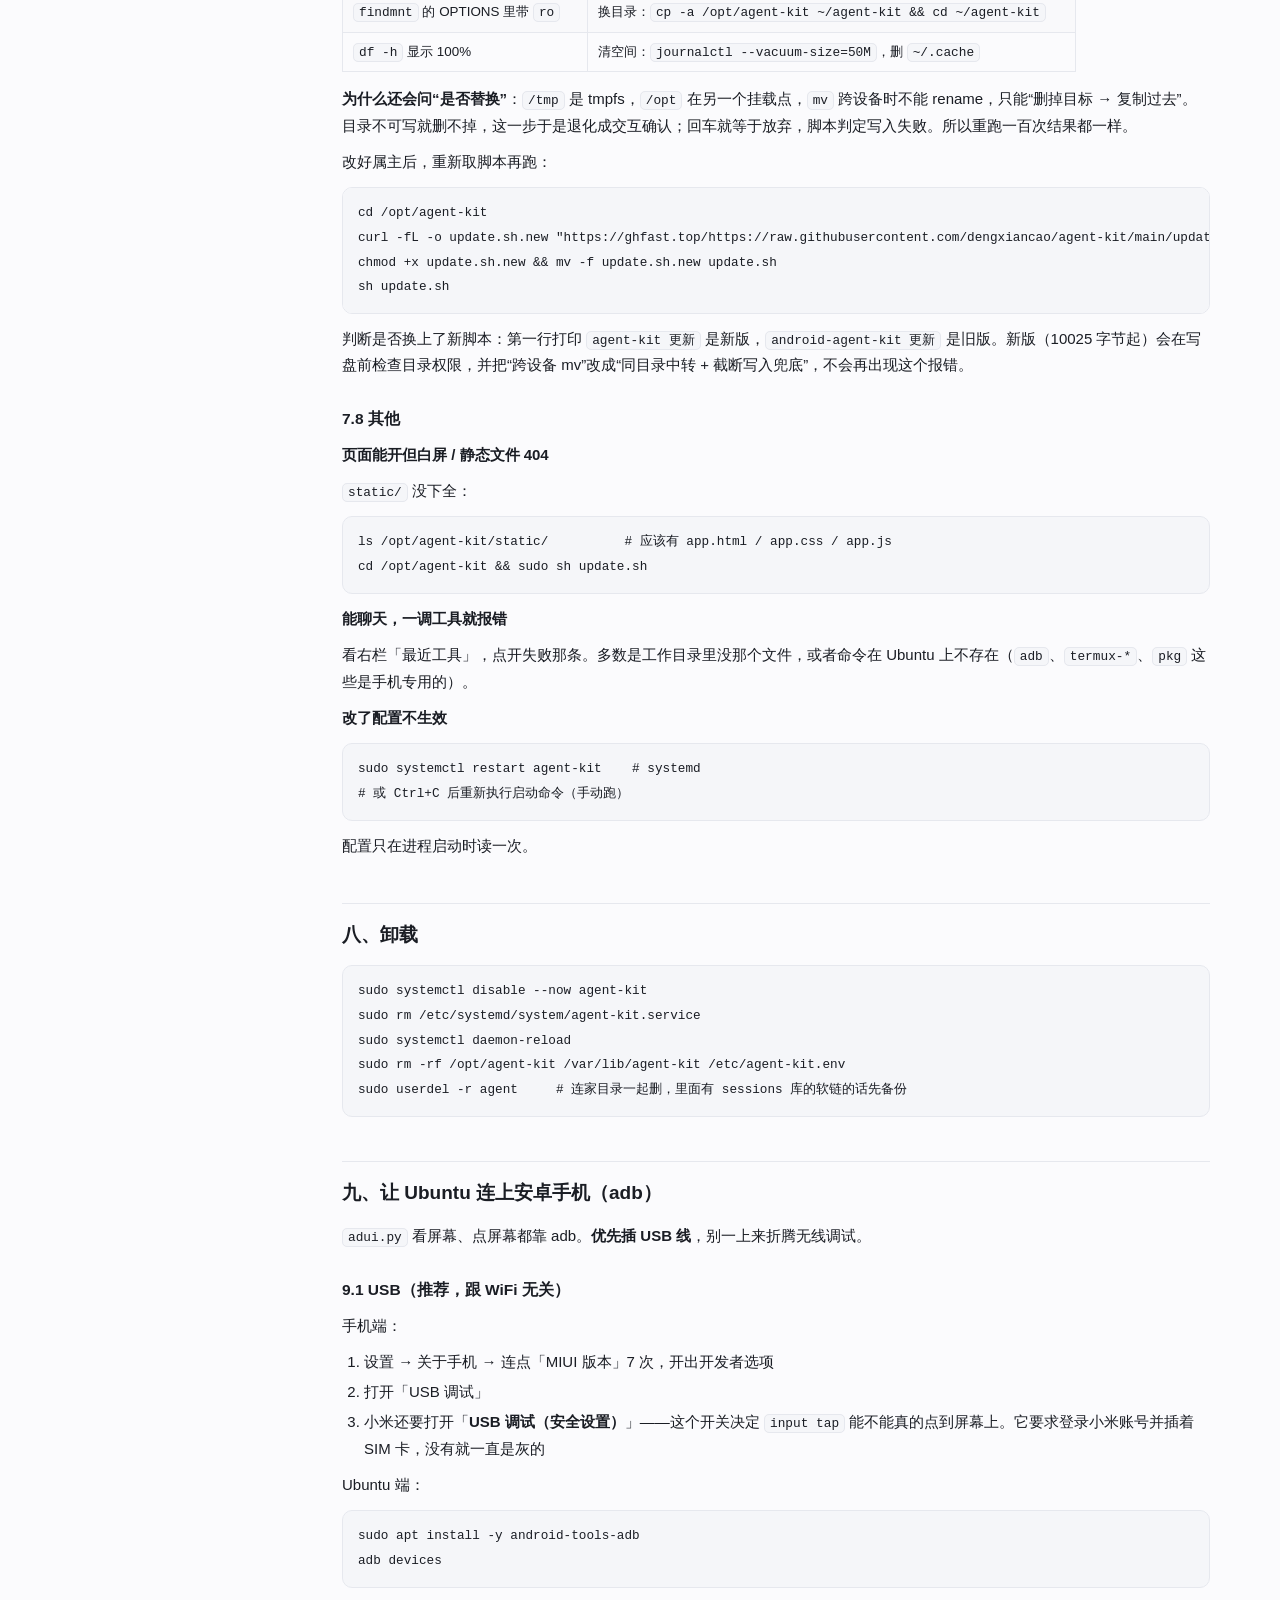
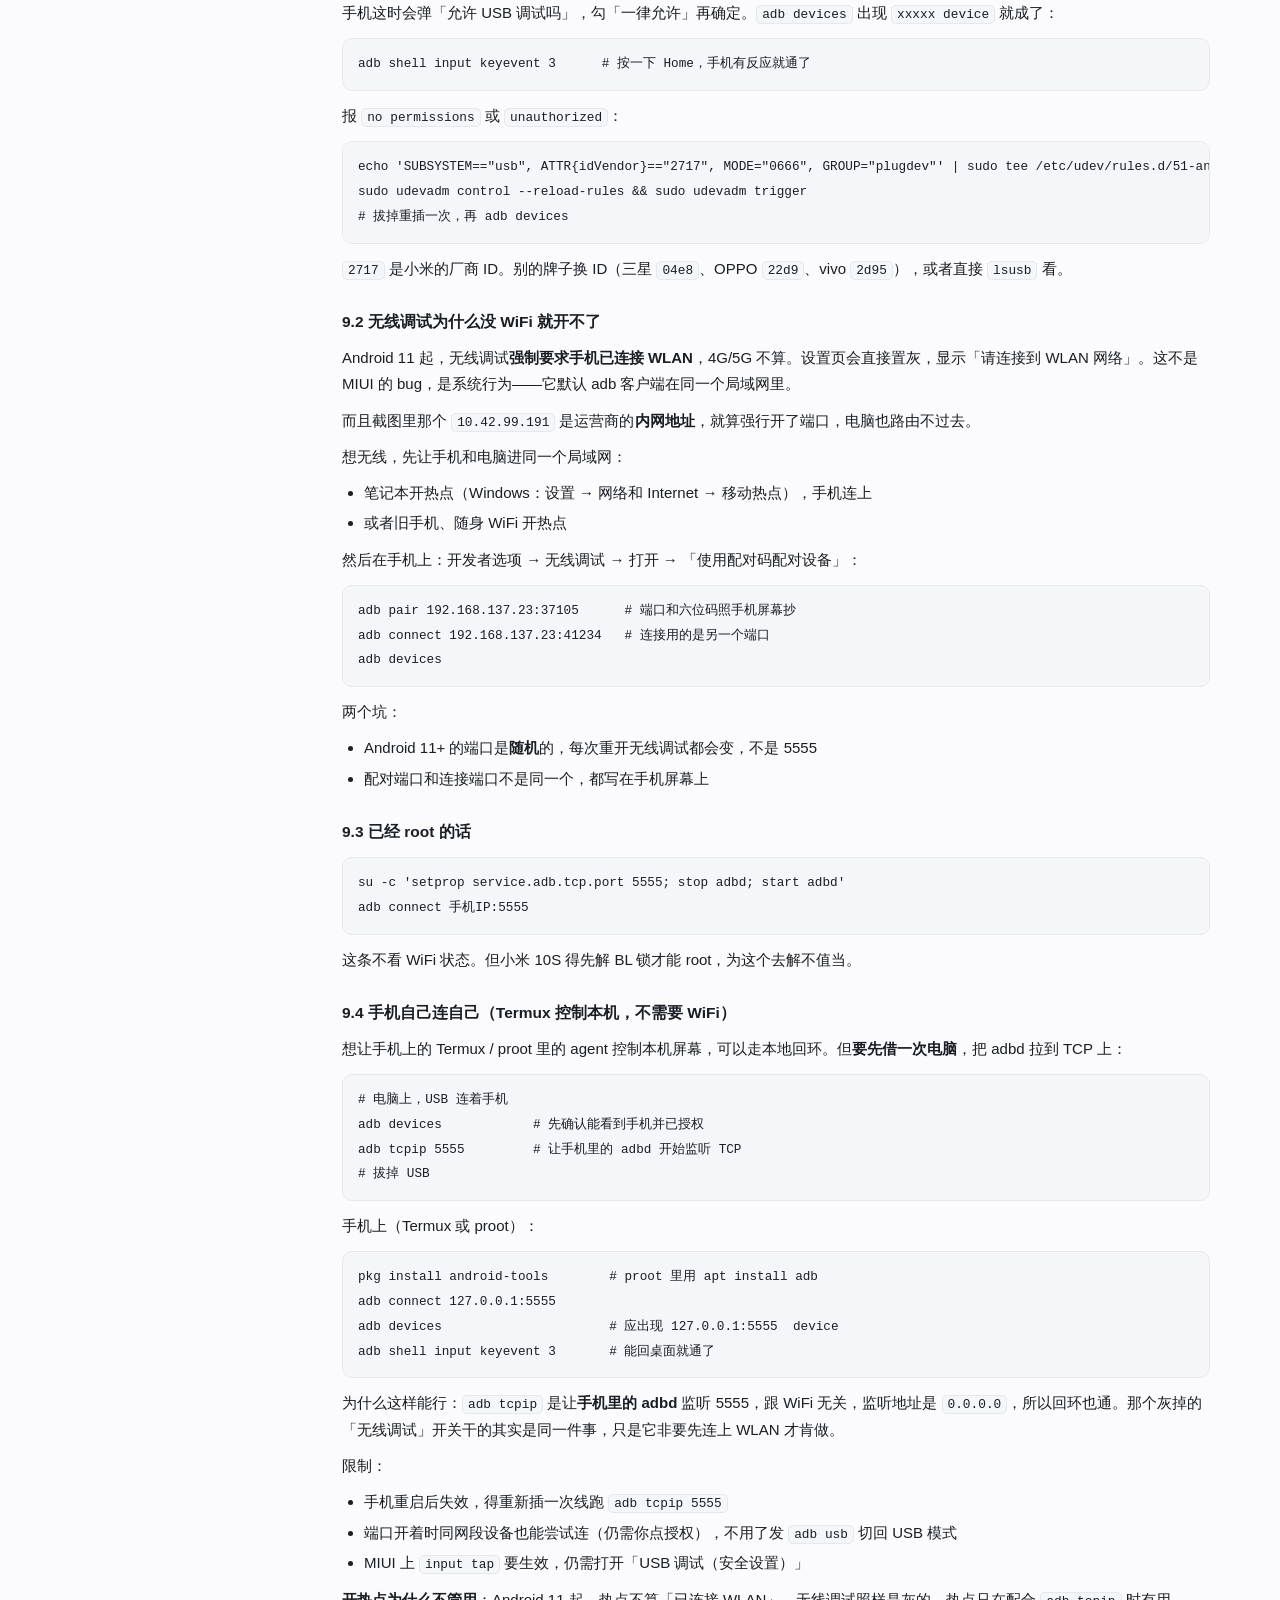
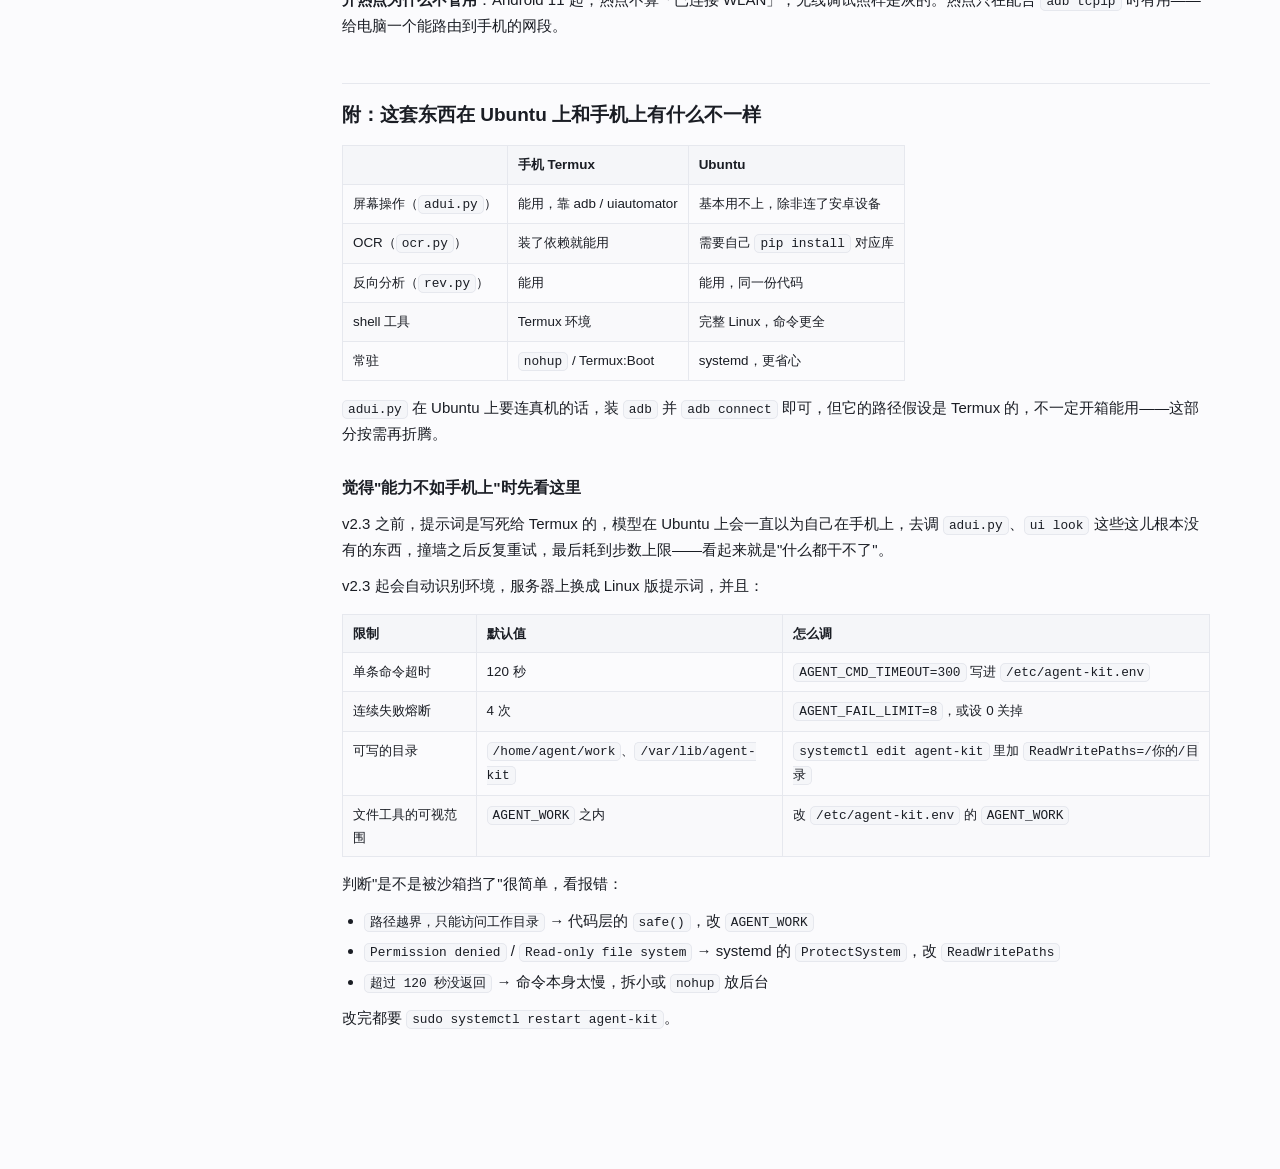
==== commit 51b7b150: "docs: 排错手册补 7.7 —— update.sh 写入失败（目录不可写 / 跨设备 mv）" ====
--- a/DEPLOY-UBUNTU.html
+++ b/DEPLOY-UBUNTU.html
@@ -126,7 +126,8 @@
 <li><a href="#74-wsl-rootfs-windows">7.4 WSL 导入版的坑（rootfs 在 Windows 盘上）</a></li>
 <li><a href="#75">7.5 端口被占用</a></li>
 <li><a href="#76">7.6 能改的文件特别少</a></li>
-<li><a href="#77">7.7 其他</a></li>
+<li><a href="#77">7.7 update.sh 报“写入失败”或“是否替换”</a></li>
+<li><a href="#78">7.8 其他</a></li>
 </ul>
 </li>
 <li><a href="#_6">八、卸载</a></li>
@@ -372,9 +373,14 @@
 <td>7.6</td>
 </tr>
 <tr>
+<td><code>update.sh</code> 报“写入失败”，或反复问“是否替换”</td>
+<td>目标目录不可写（<code>/tmp</code> 与 <code>/opt</code> 跨设备，改名删不掉旧文件）</td>
+<td>7.7</td>
+</tr>
+<tr>
 <td>页面白屏 / 静态文件 404</td>
 <td><code>static/</code> 没下全</td>
-<td>7.7</td>
+<td>7.8</td>
 </tr>
 </tbody>
 </table>
@@ -615,7 +621,53 @@
 <p>⚠️ WSL 的 <code>/mnt/c</code> 就是你的 Windows C 盘。全放开之后，agent 能直接改写桌面文件。至少保留一条只读：</p>
 <div class="code"><pre><code class="language-ini">ReadOnlyPaths=/mnt/c
 </code></pre></div>
-<h3 id="77">7.7 其他</h3>
+<h3 id="77">7.7 update.sh 报“写入失败”或“是否替换”</h3>
+<p>这两种提示经常一起出现：</p>
+<div class="code"><pre><code class="language-bash">mv: 是否替换 'adui.py'，而忽略模式 0644 (rw-r--r--)？
+  ✗ adui.py       写入失败
+</code></pre></div>
+<p>或者连脚本本身都下不来：</p>
+<div class="code"><pre><code class="language-bash">Warning: Failed to open the file update.sh.new: 权限不够
+curl: (23) client returned ERROR on write of 8192 bytes
+</code></pre></div>
+<p><strong>根因只有一个：目标目录当前用户不可写。</strong>和网络、镜像、HTTP 代理都没关系。</p>
+<p>先判断：</p>
+<div class="code"><pre><code class="language-bash">ls -ld /opt/agent-kit
+touch /opt/agent-kit/.wtest &amp;&amp; echo 可写 || echo 不可写
+df -h /opt                      # 排除磁盘满
+findmnt -no OPTIONS /opt        # 排除 ro 只读挂载
+</code></pre></div>
+<table>
+<thead>
+<tr>
+<th>结果</th>
+<th>处理</th>
+</tr>
+</thead>
+<tbody>
+<tr>
+<td><code>touch</code> 报权限不够，目录属主是 root</td>
+<td><code>sudo chown -R kali:kali /opt/agent-kit</code>（<code>kali</code> 换成你的用户名）</td>
+</tr>
+<tr>
+<td><code>findmnt</code> 的 OPTIONS 里带 <code>ro</code></td>
+<td>换目录：<code>cp -a /opt/agent-kit ~/agent-kit &amp;&amp; cd ~/agent-kit</code></td>
+</tr>
+<tr>
+<td><code>df -h</code> 显示 100%</td>
+<td>清空间：<code>journalctl --vacuum-size=50M</code>，删 <code>~/.cache</code></td>
+</tr>
+</tbody>
+</table>
+<p><strong>为什么还会问“是否替换”</strong>：<code>/tmp</code> 是 tmpfs，<code>/opt</code> 在另一个挂载点，<code>mv</code> 跨设备时不能 rename，只能“删掉目标 → 复制过去”。目录不可写就删不掉，这一步于是退化成交互确认；回车就等于放弃，脚本判定写入失败。所以重跑一百次结果都一样。</p>
+<p>改好属主后，重新取脚本再跑：</p>
+<div class="code"><pre><code class="language-bash">cd /opt/agent-kit
+curl -fL -o update.sh.new "https://ghfast.top/https://raw.githubusercontent.com/dengxiancao/agent-kit/main/update.sh"
+chmod +x update.sh.new &amp;&amp; mv -f update.sh.new update.sh
+sh update.sh
+</code></pre></div>
+<p>判断是否换上了新脚本：第一行打印 <code>agent-kit 更新</code> 是新版，<code>android-agent-kit 更新</code> 是旧版。新版（10025 字节起）会在写盘前检查目录权限，并把“跨设备 mv”改成“同目录中转 + 截断写入兜底”，不会再出现这个报错。</p>
+<h3 id="78">7.8 其他</h3>
 <p><strong>页面能开但白屏 / 静态文件 404</strong></p>
 <p><code>static/</code> 没下全：</p>
 <div class="code"><pre><code class="language-bash">ls /opt/agent-kit/static/          # 应该有 app.html / app.css / app.js
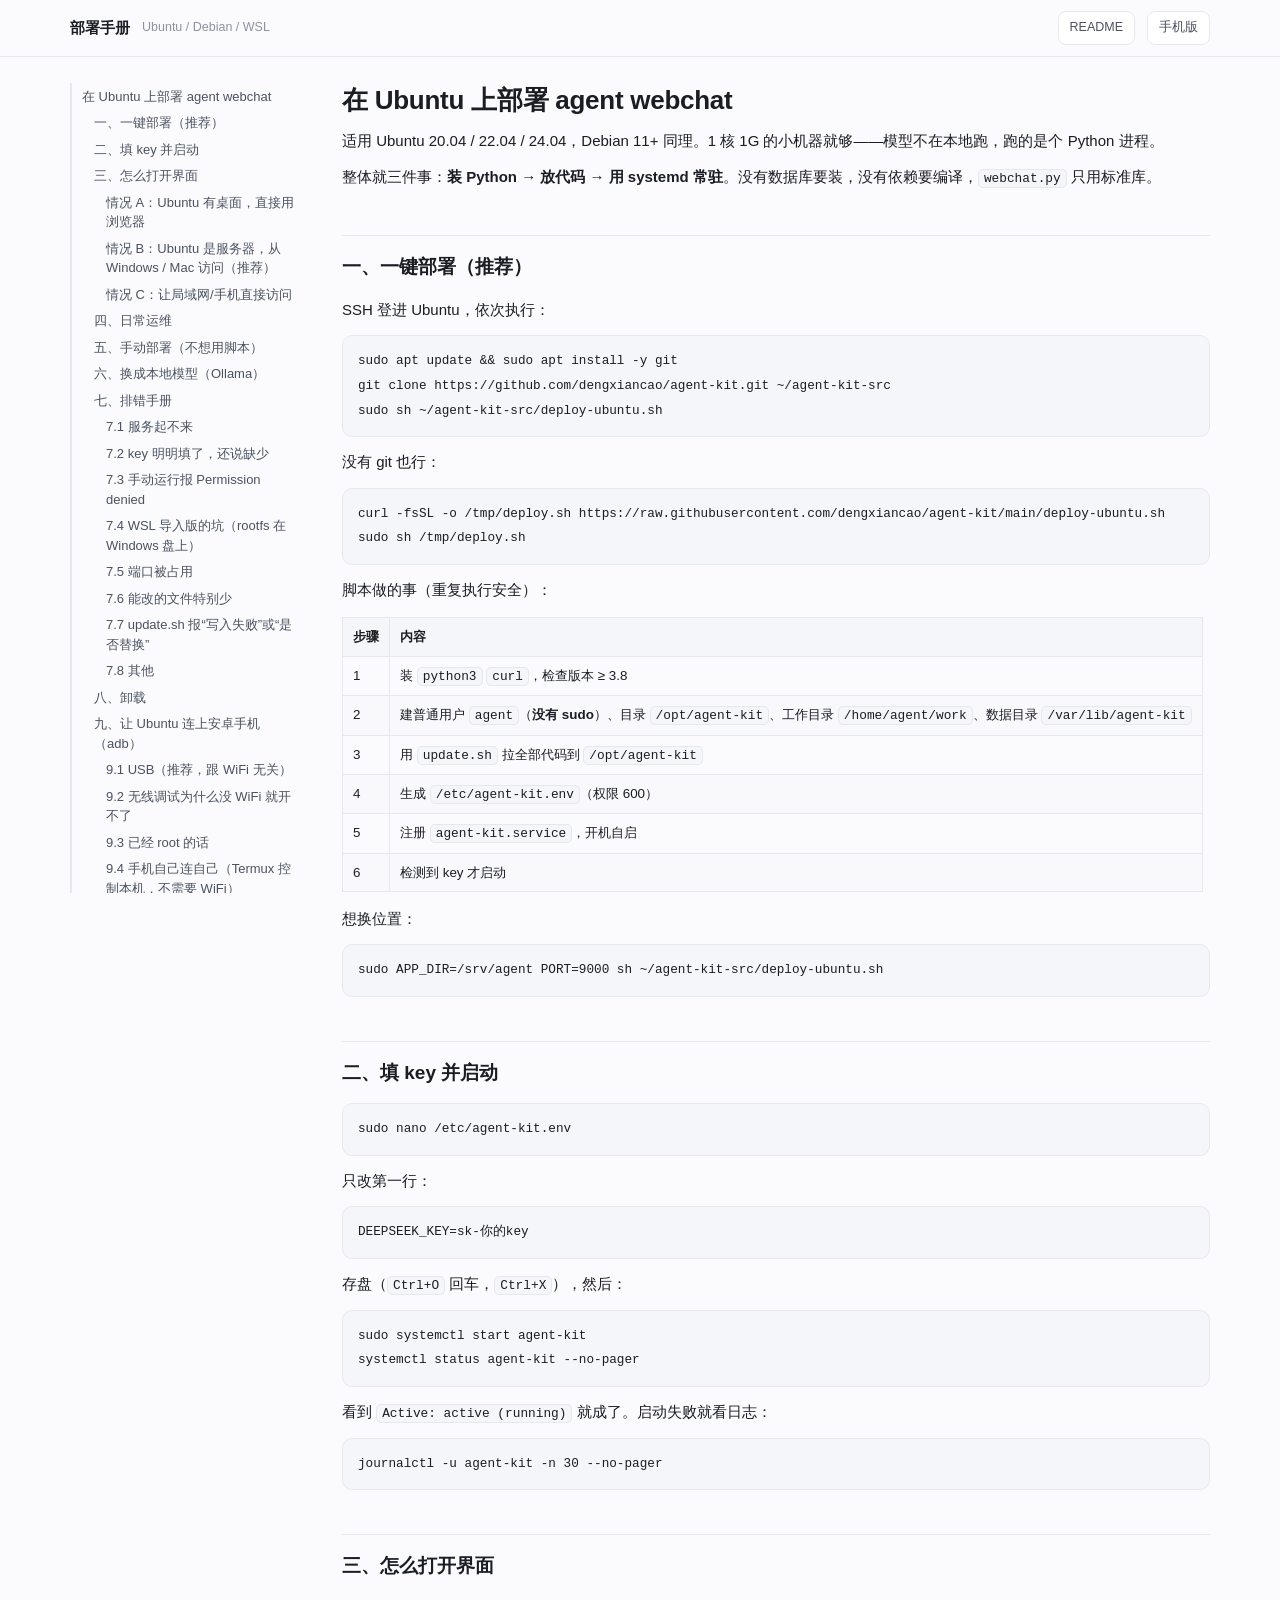
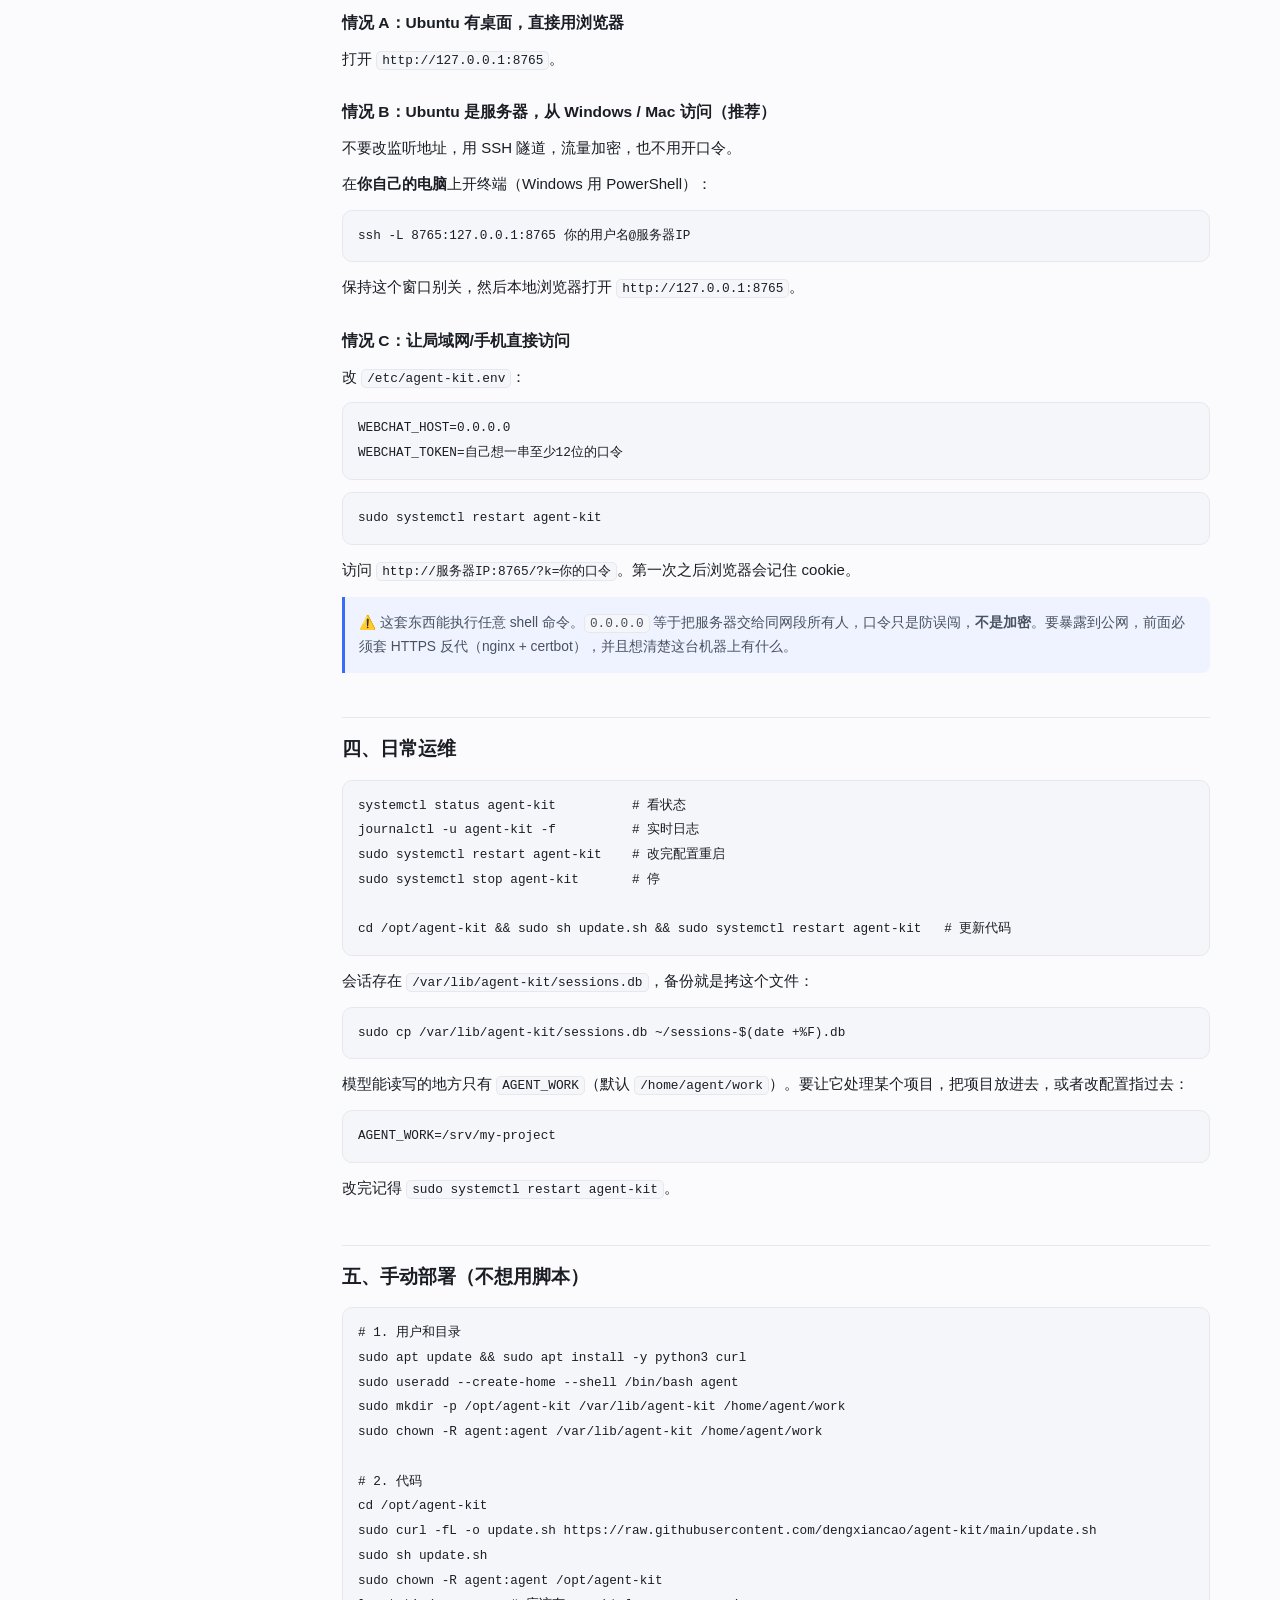
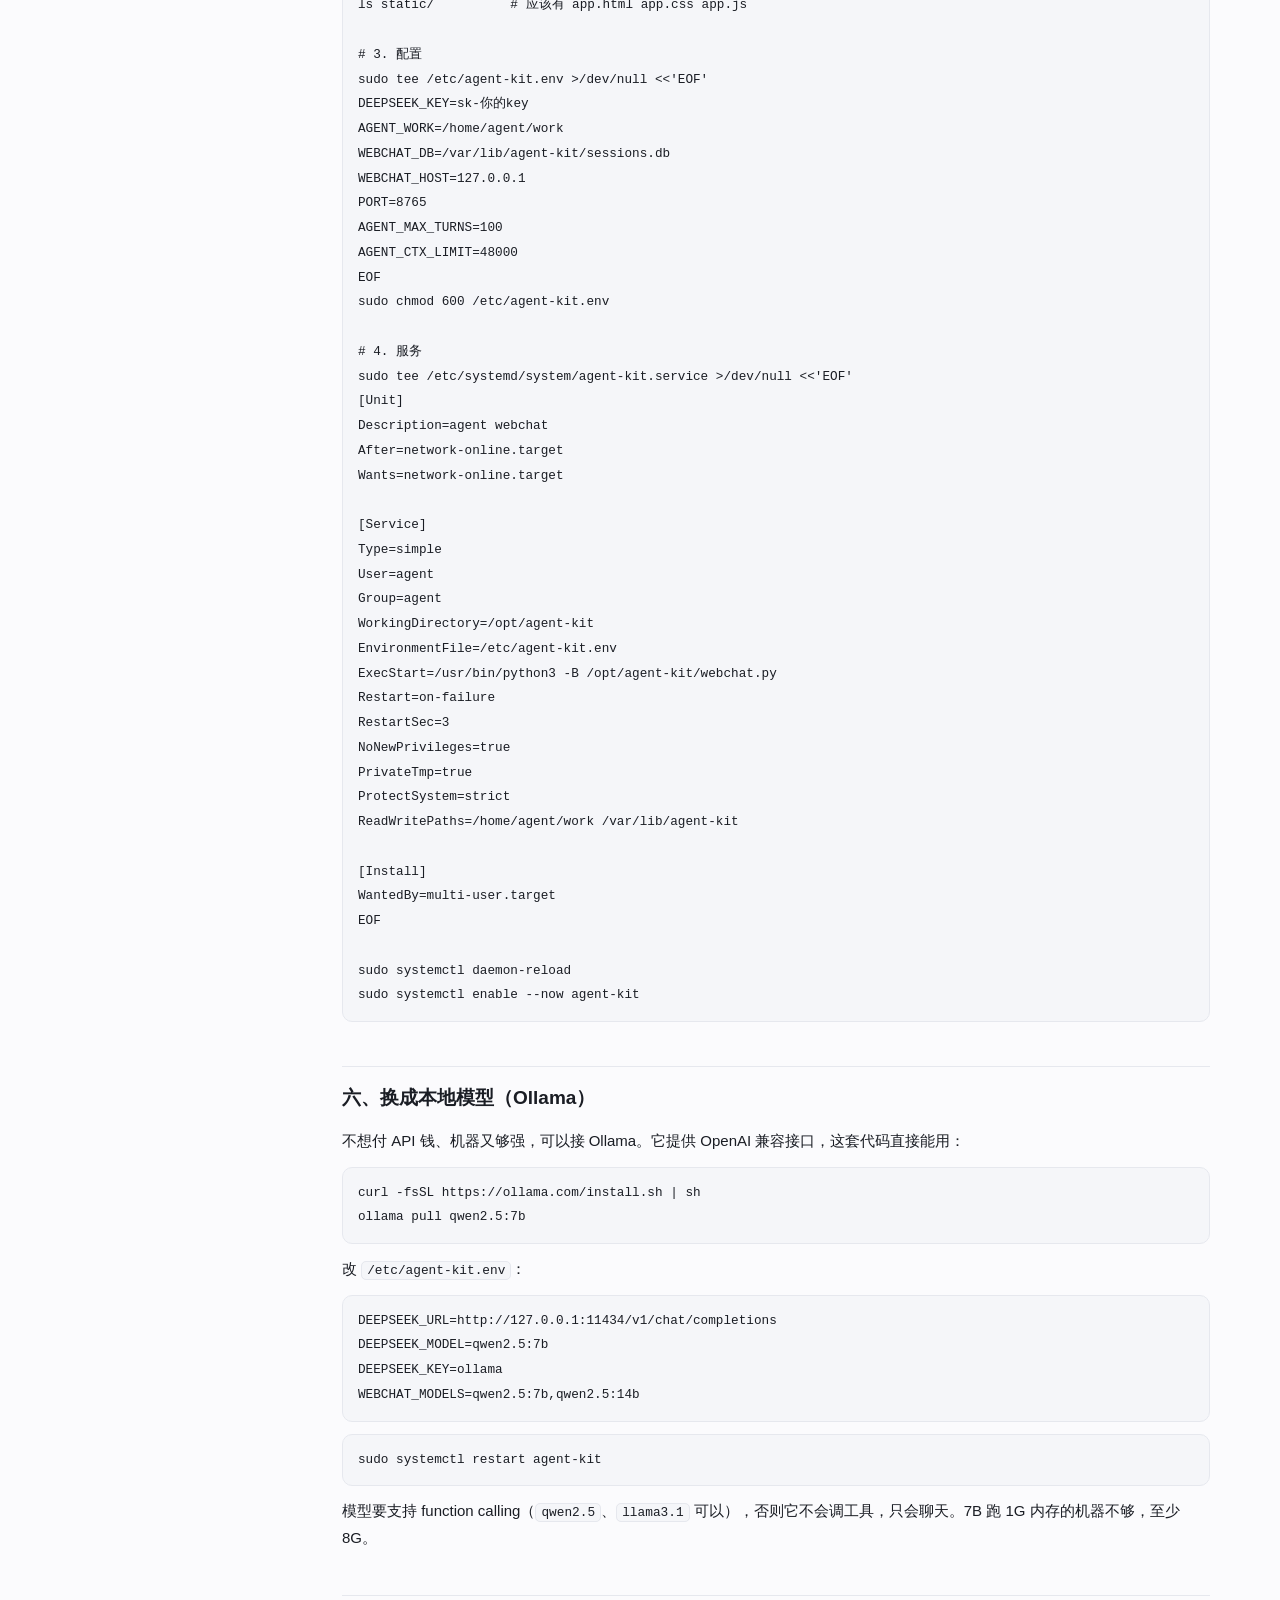
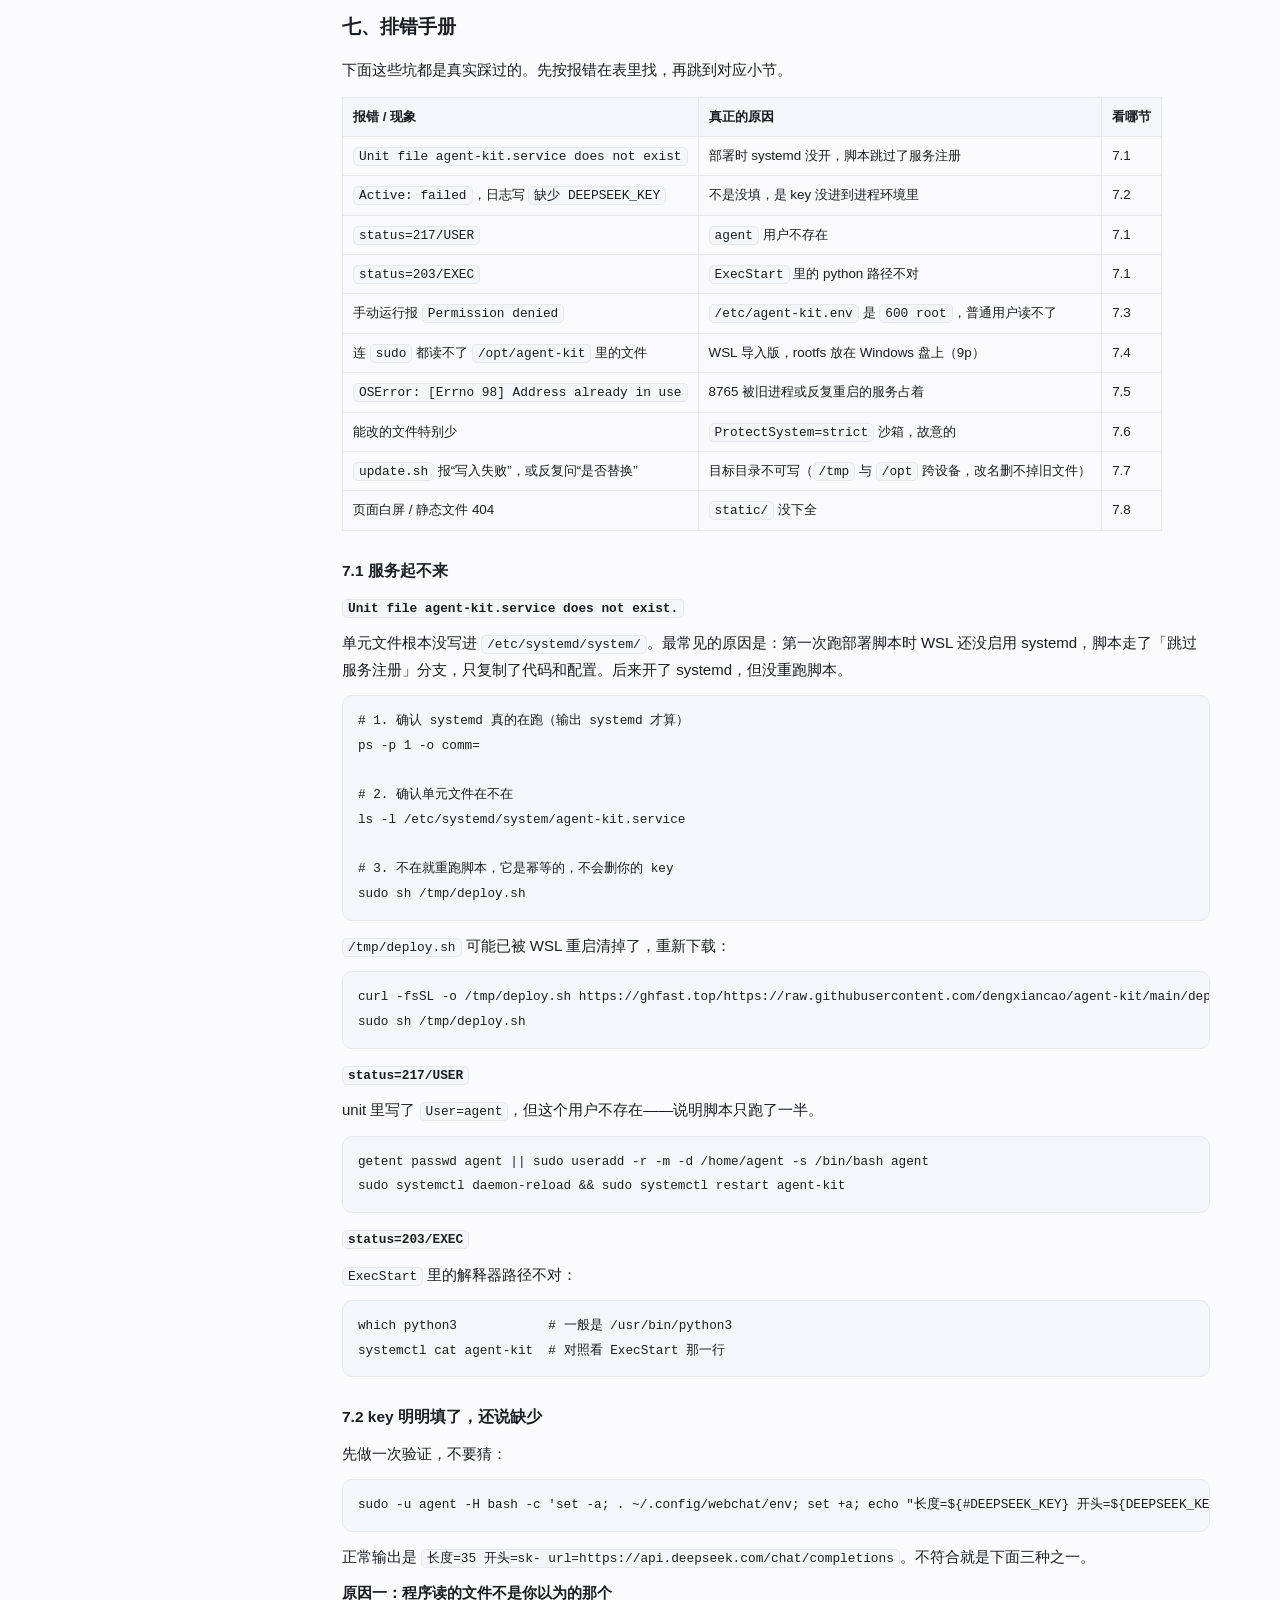
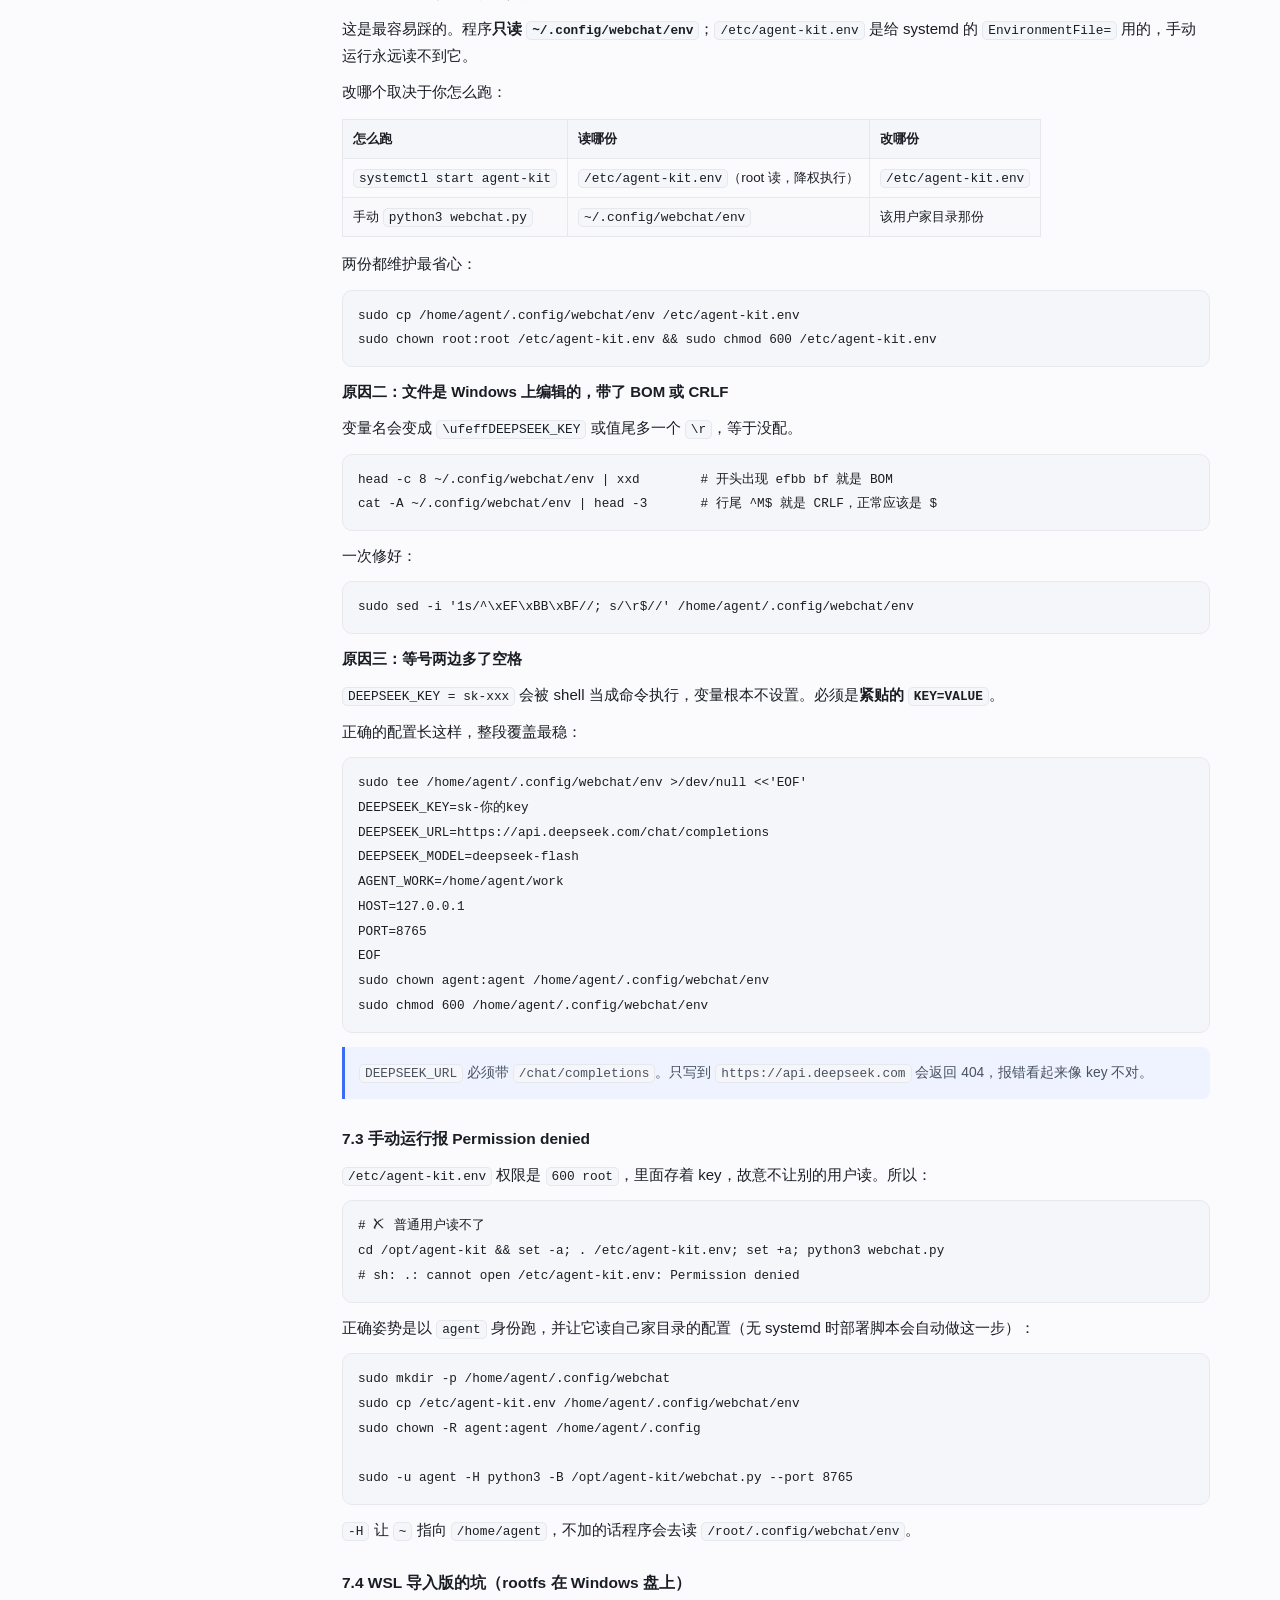
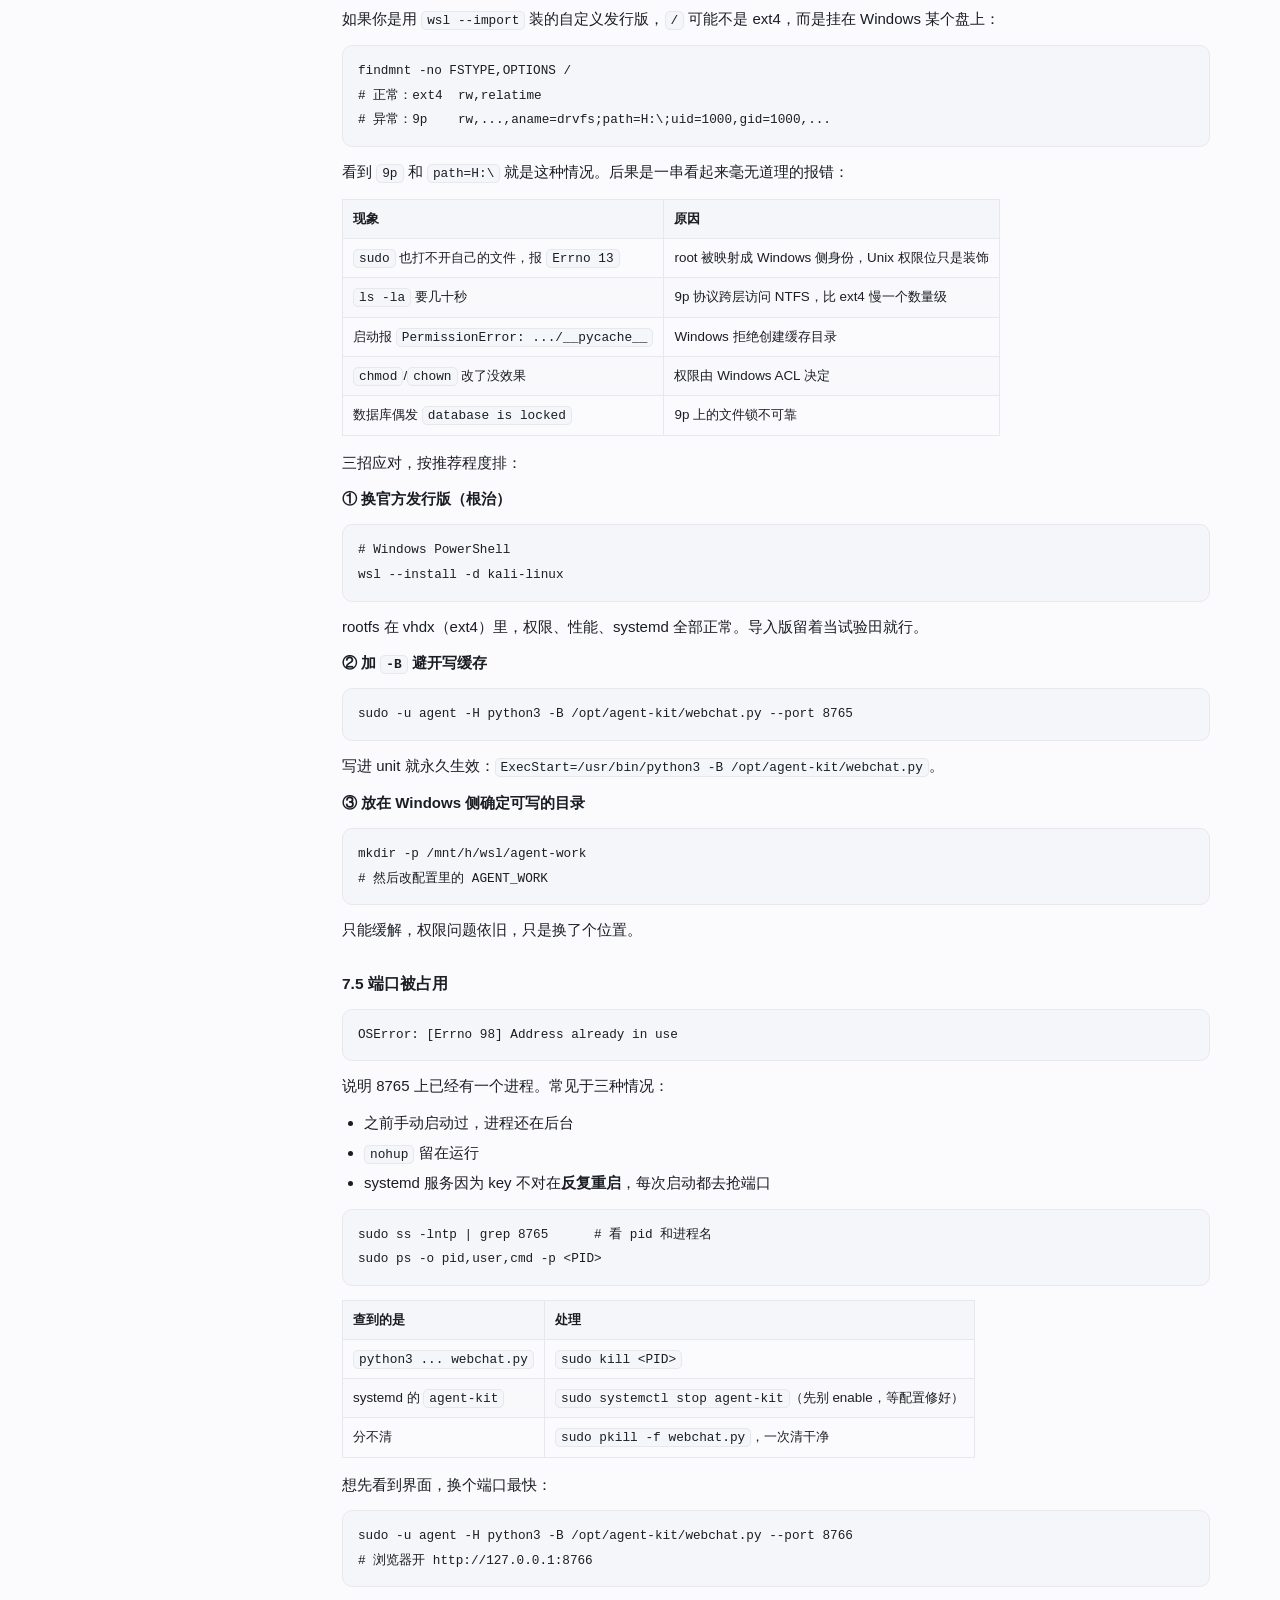
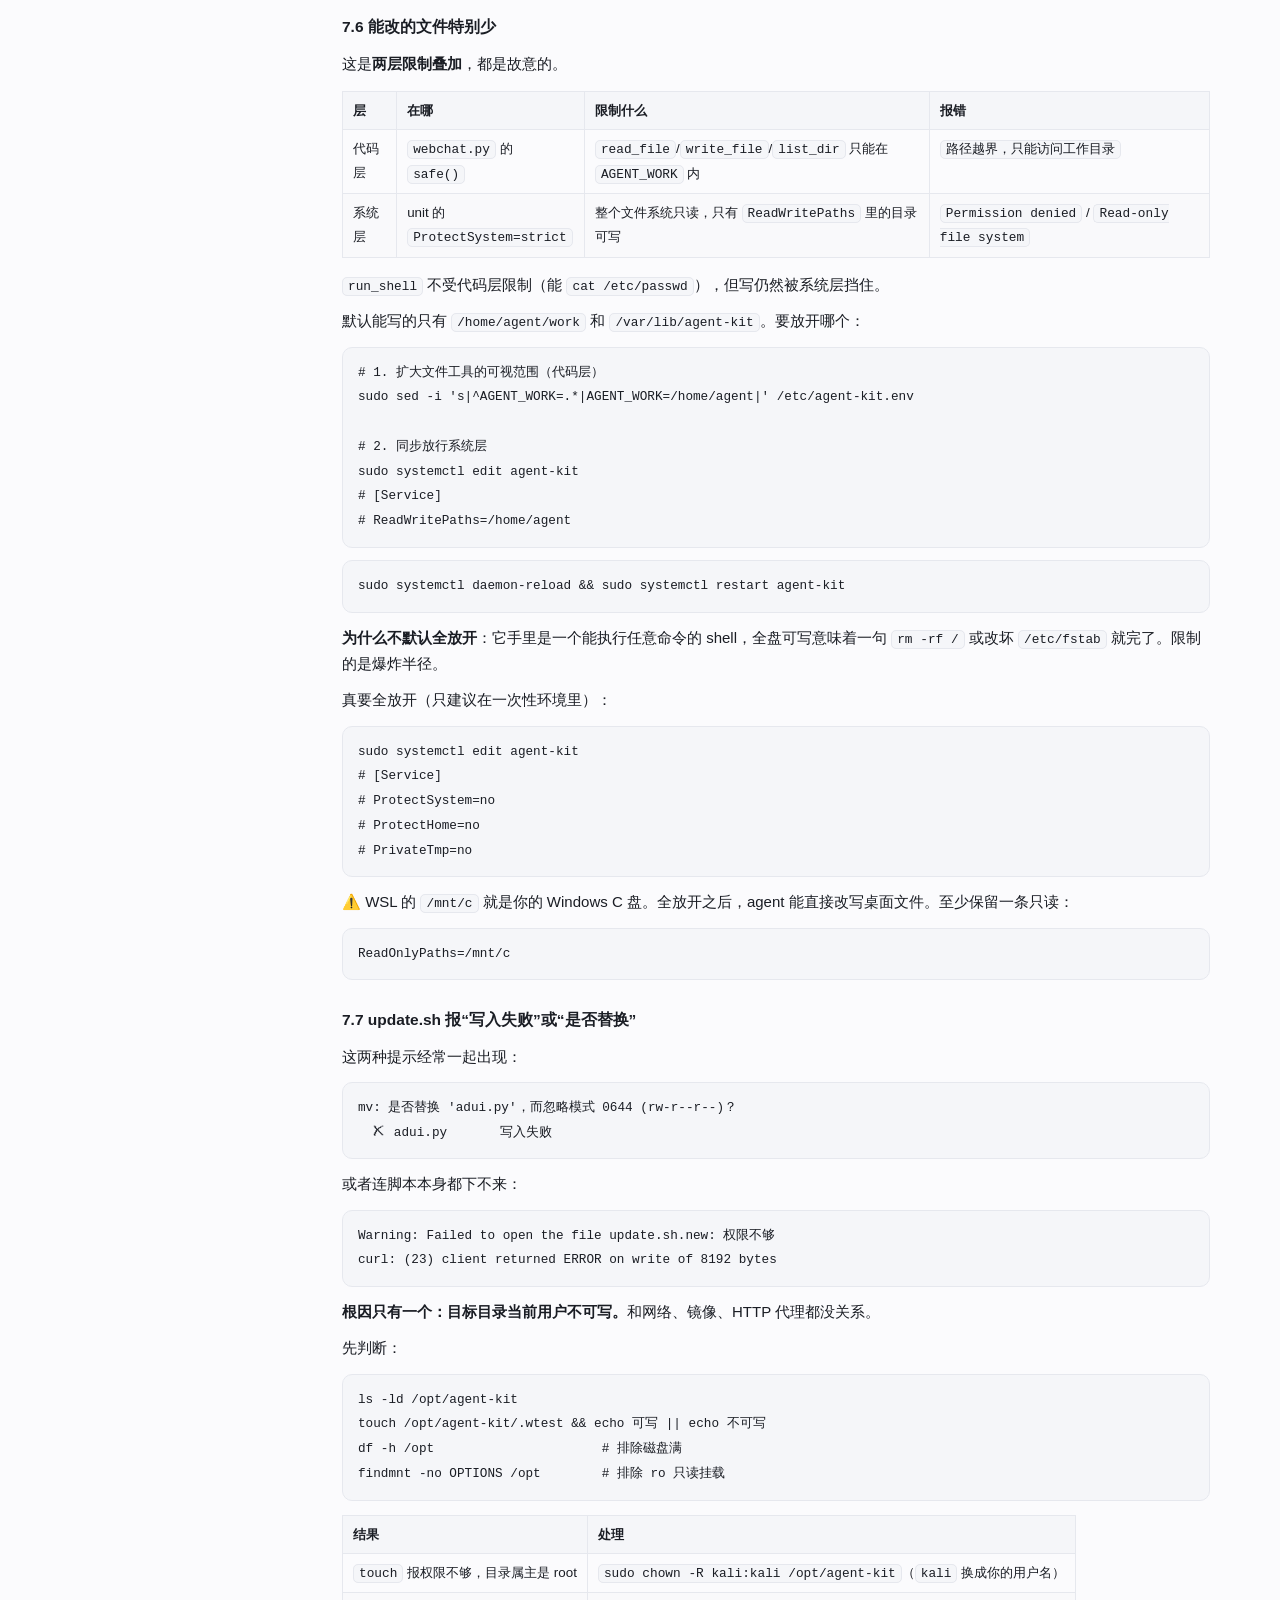
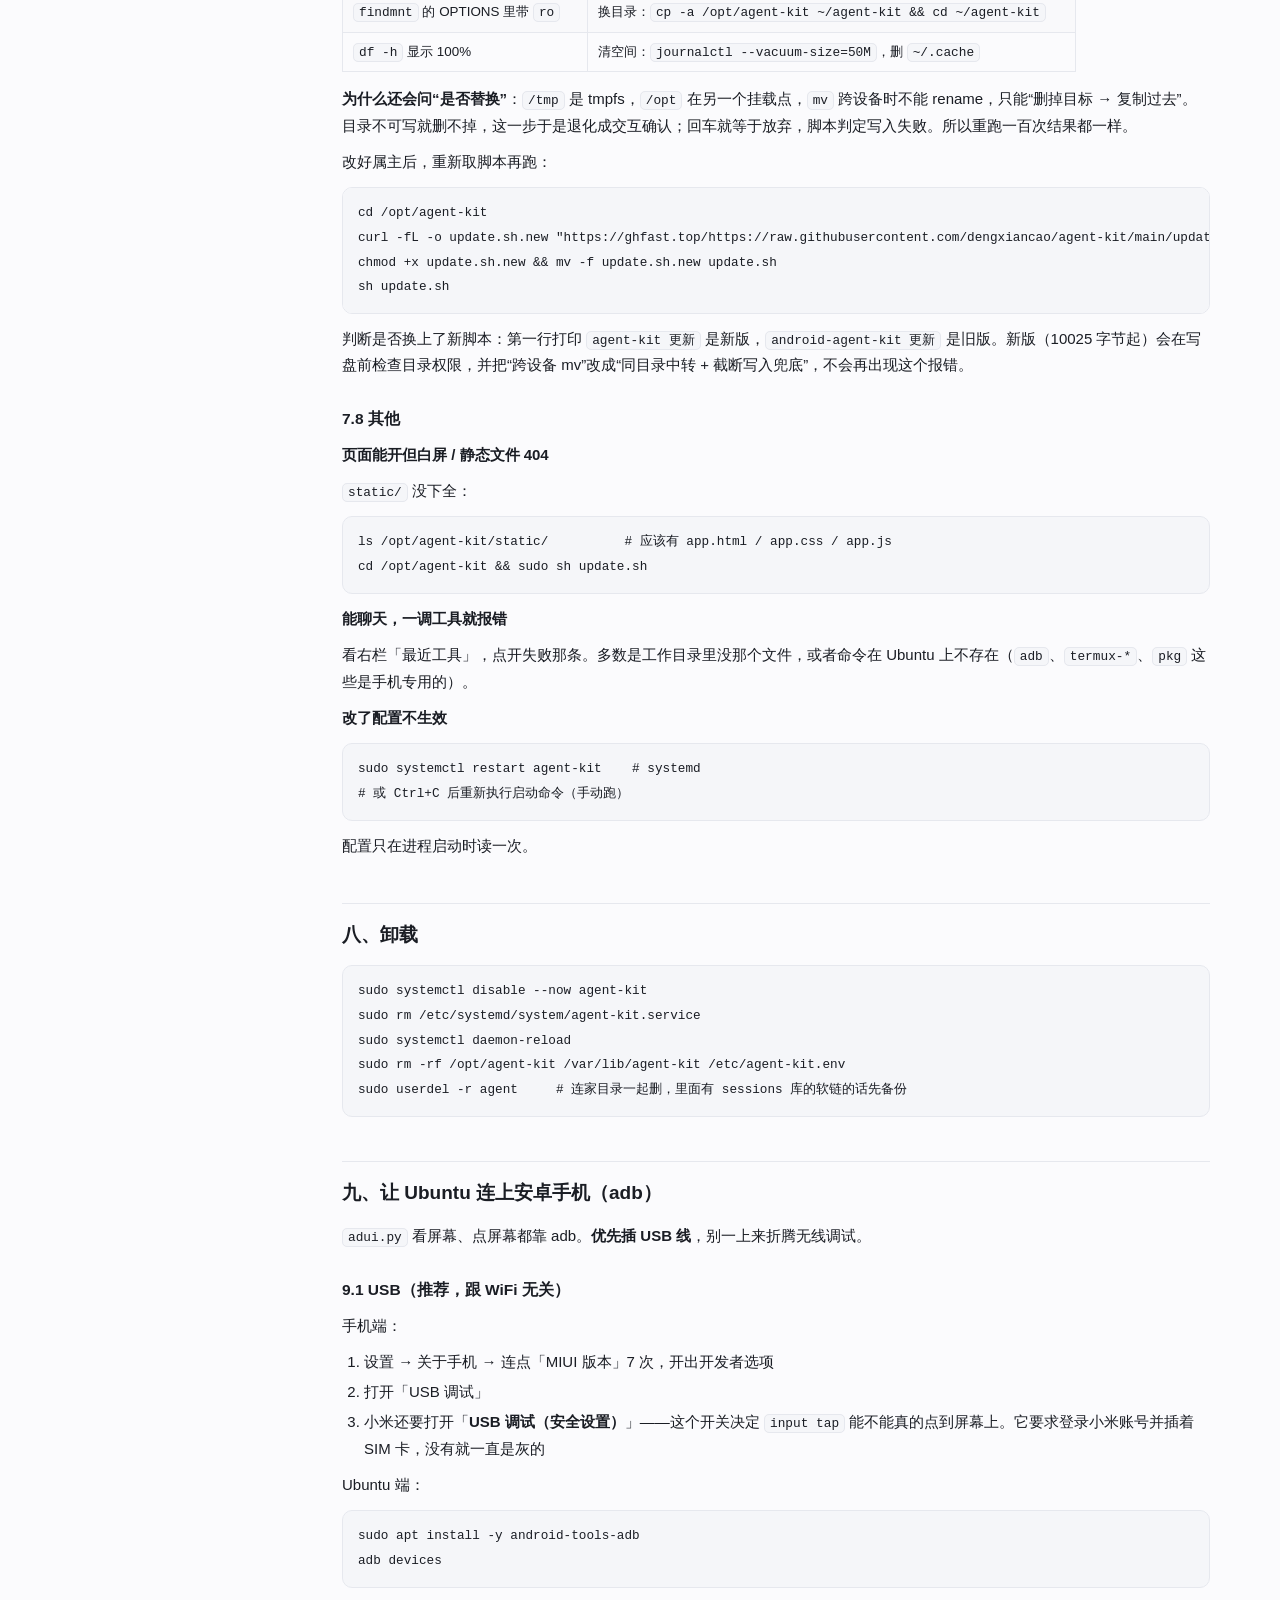
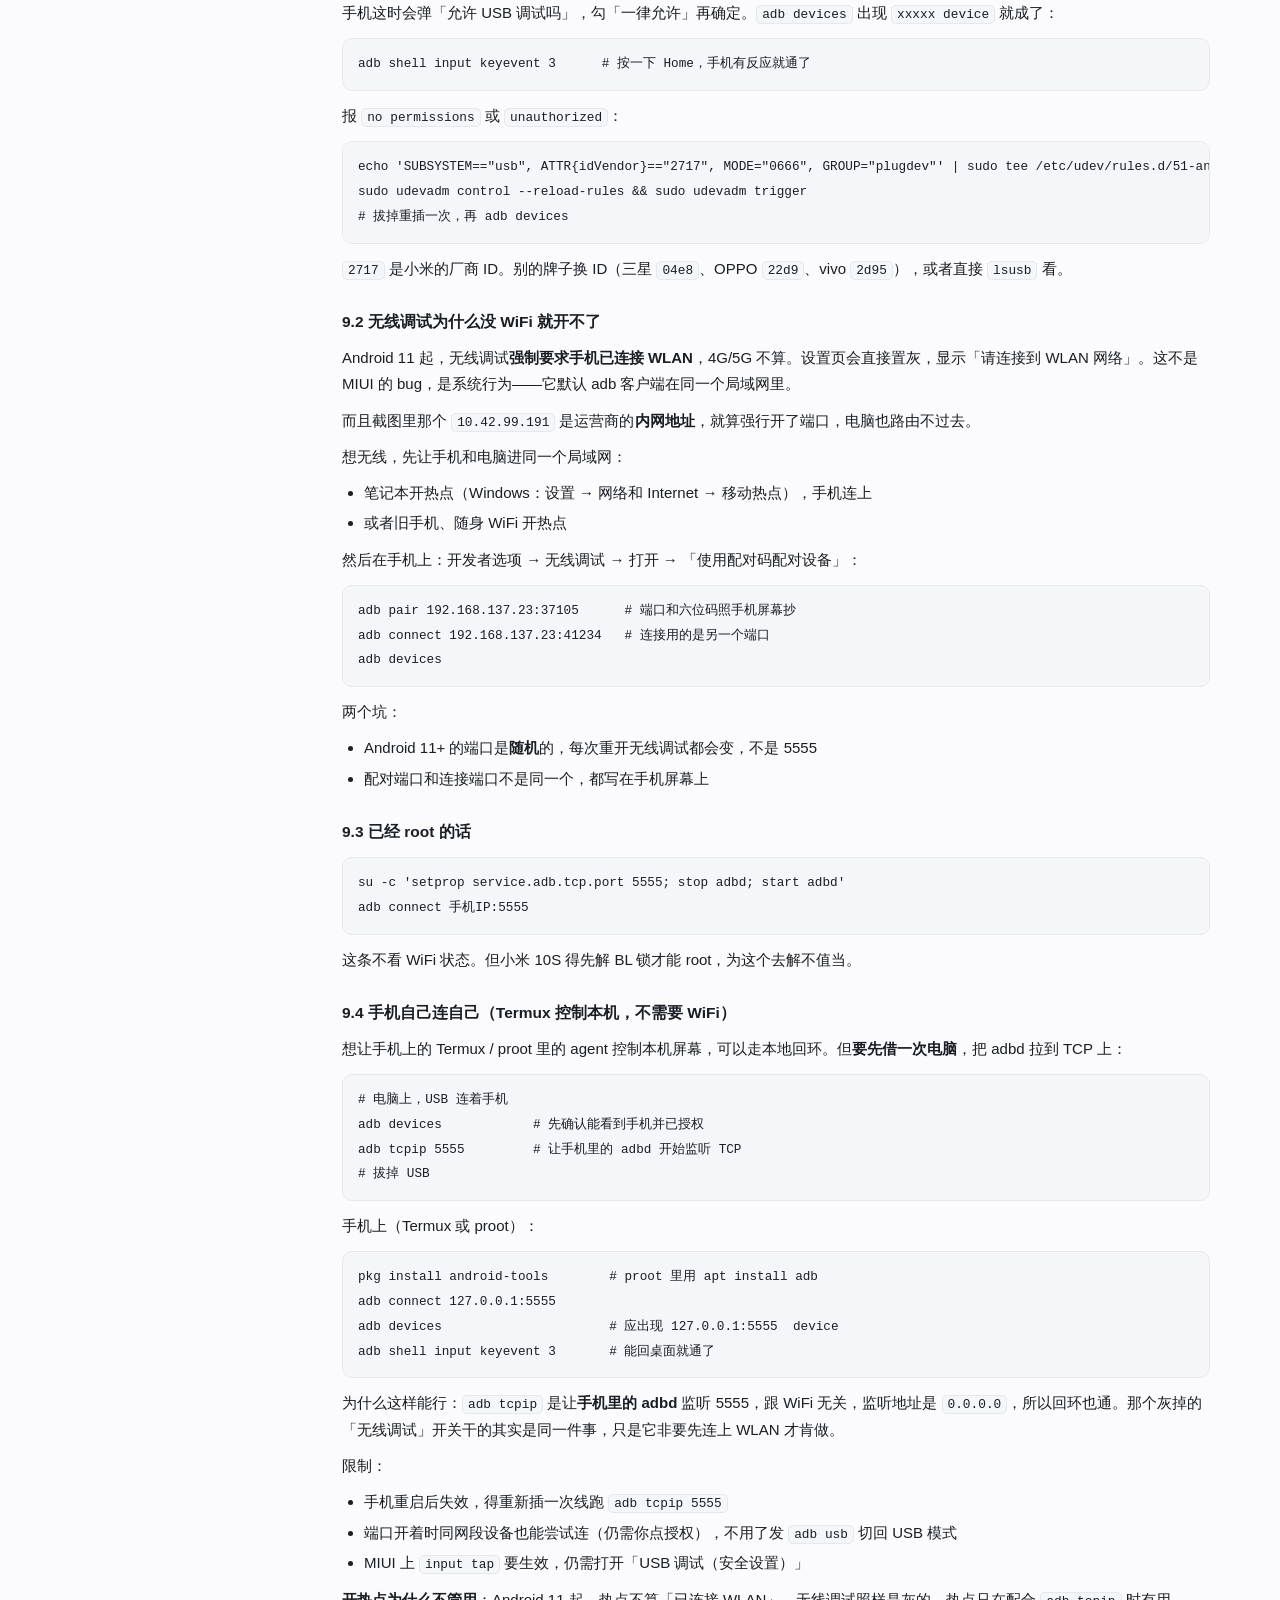
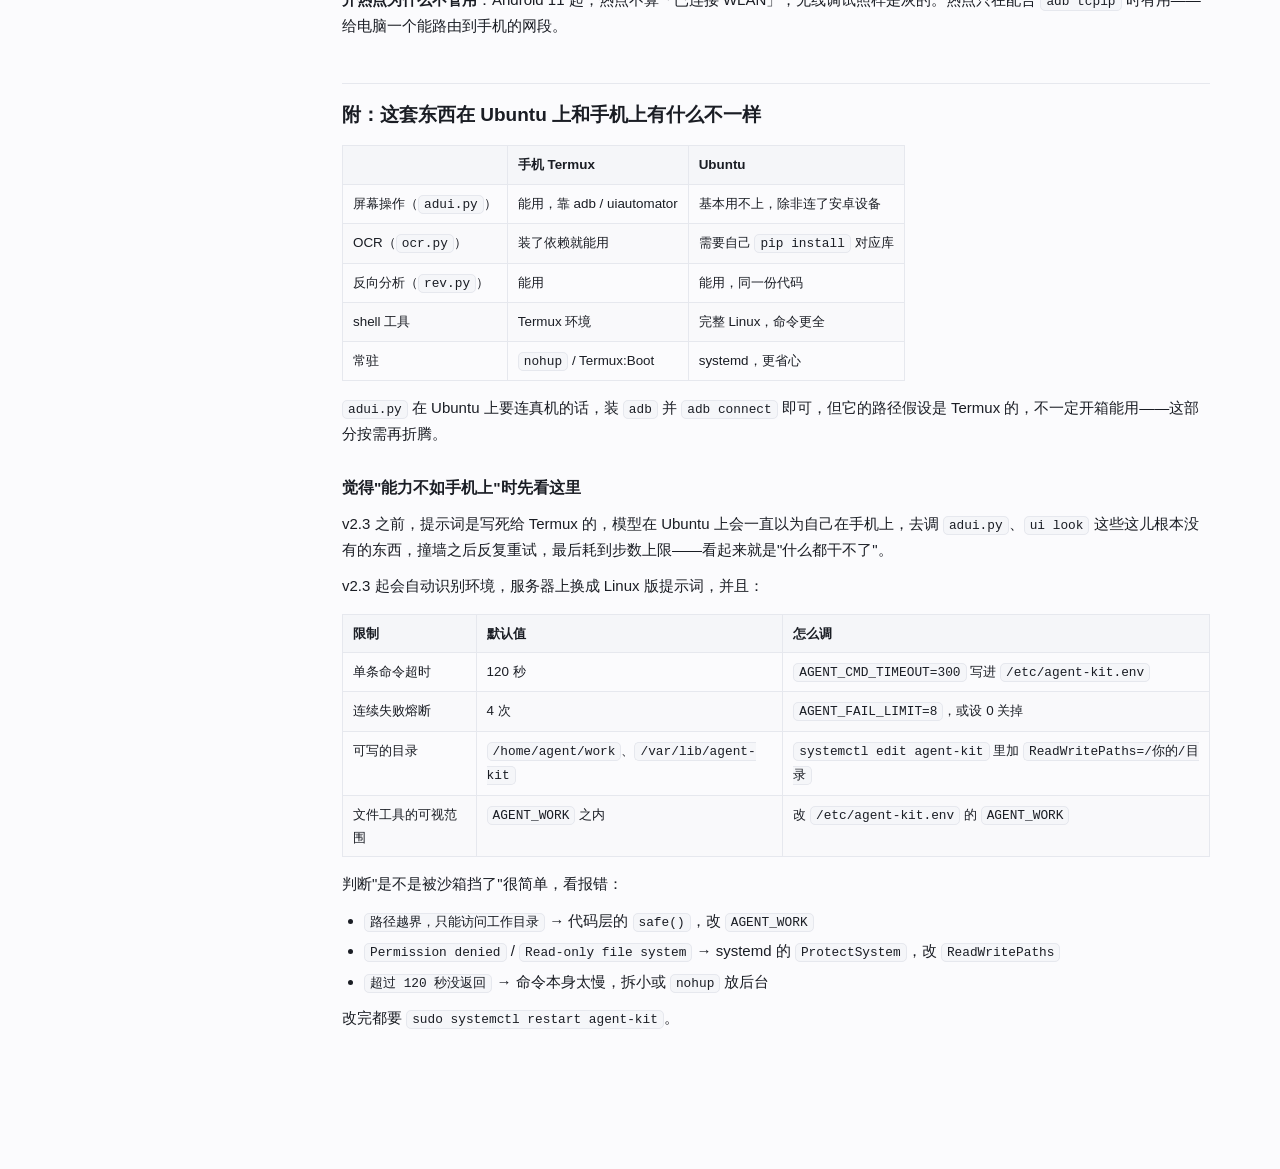
==== commit 4fd5f80a: "feat(model): 默认模型切到 deepseek-flash，兼容 V4 系列并回传 reasoning_content（v2.5）" ====
--- a/DEPLOY-UBUNTU.html
+++ b/DEPLOY-UBUNTU.html
@@ -457,7 +457,7 @@
 <div class="code"><pre><code class="language-bash">sudo tee /home/agent/.config/webchat/env &gt;/dev/null &lt;&lt;'EOF'
 DEEPSEEK_KEY=sk-你的key
 DEEPSEEK_URL=https://api.deepseek.com/chat/completions
-DEEPSEEK_MODEL=deepseek-chat
+DEEPSEEK_MODEL=deepseek-flash
 AGENT_WORK=/home/agent/work
 HOST=127.0.0.1
 PORT=8765
